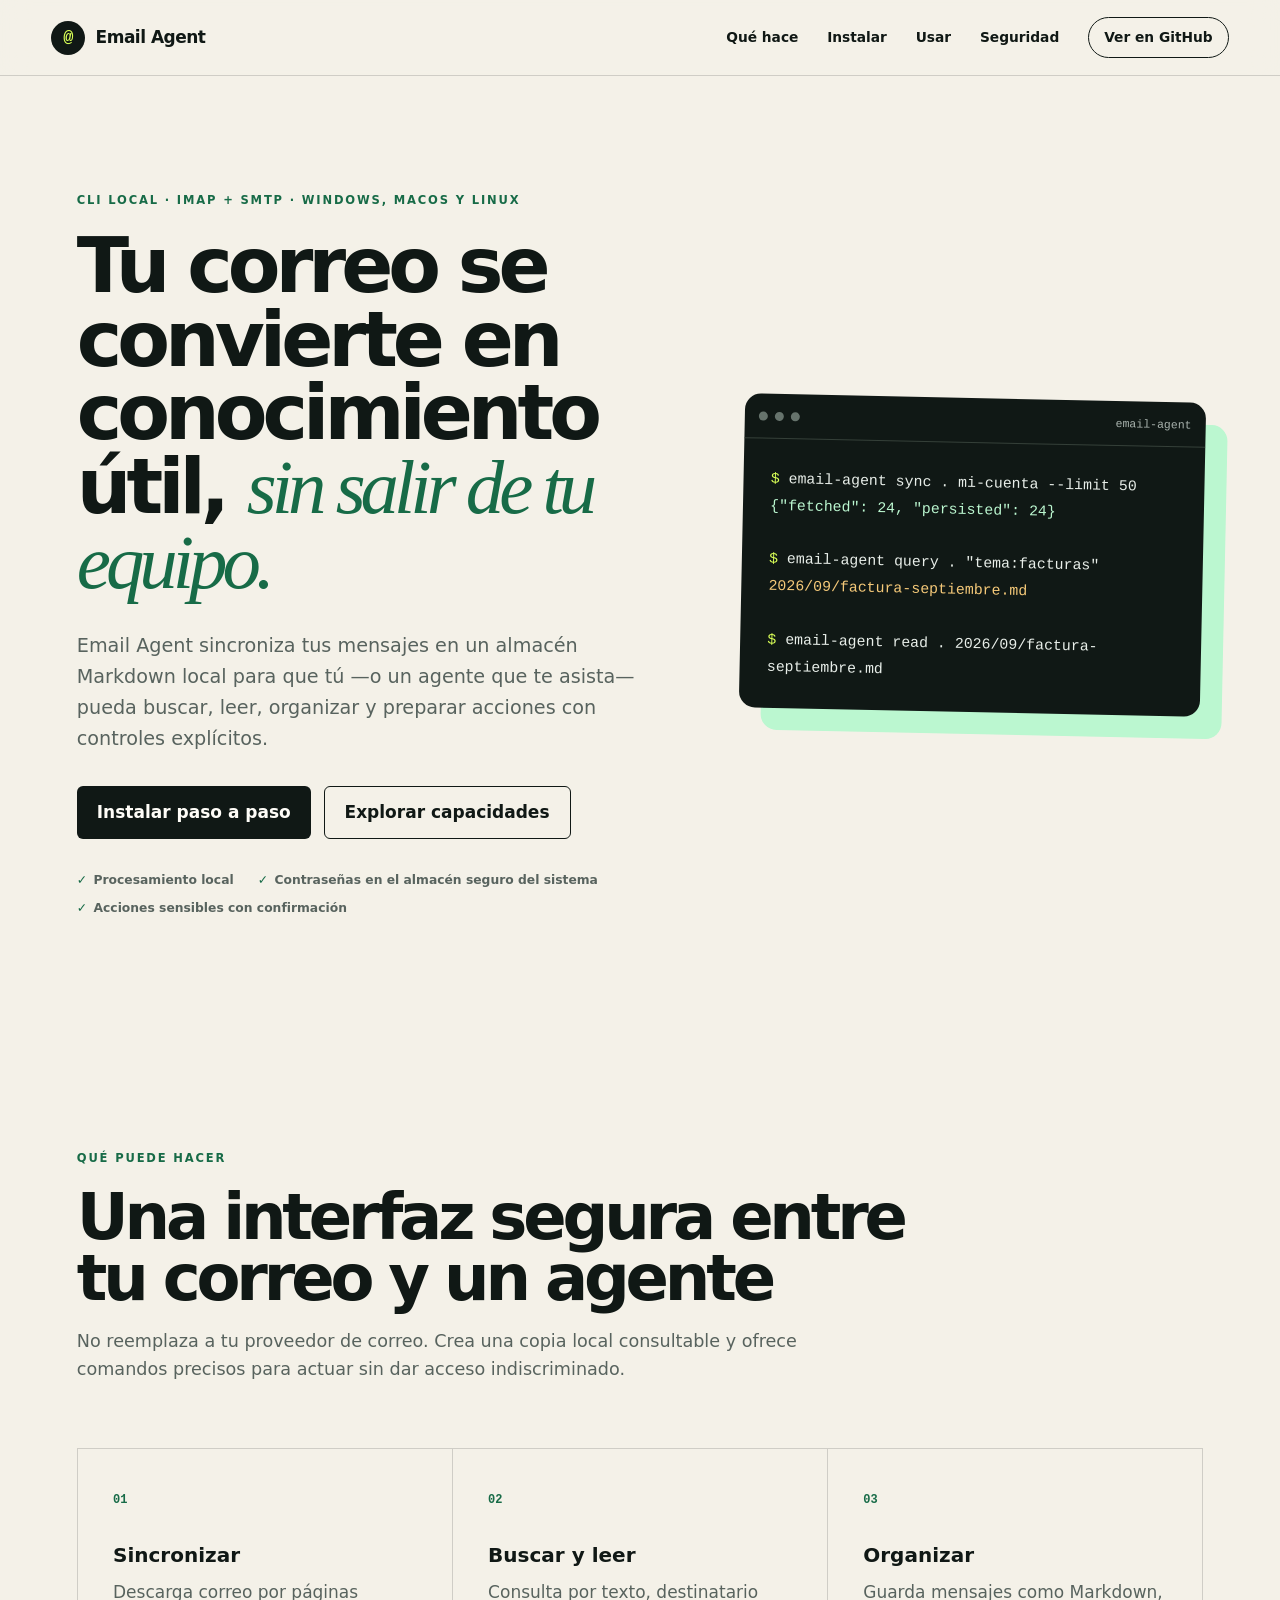
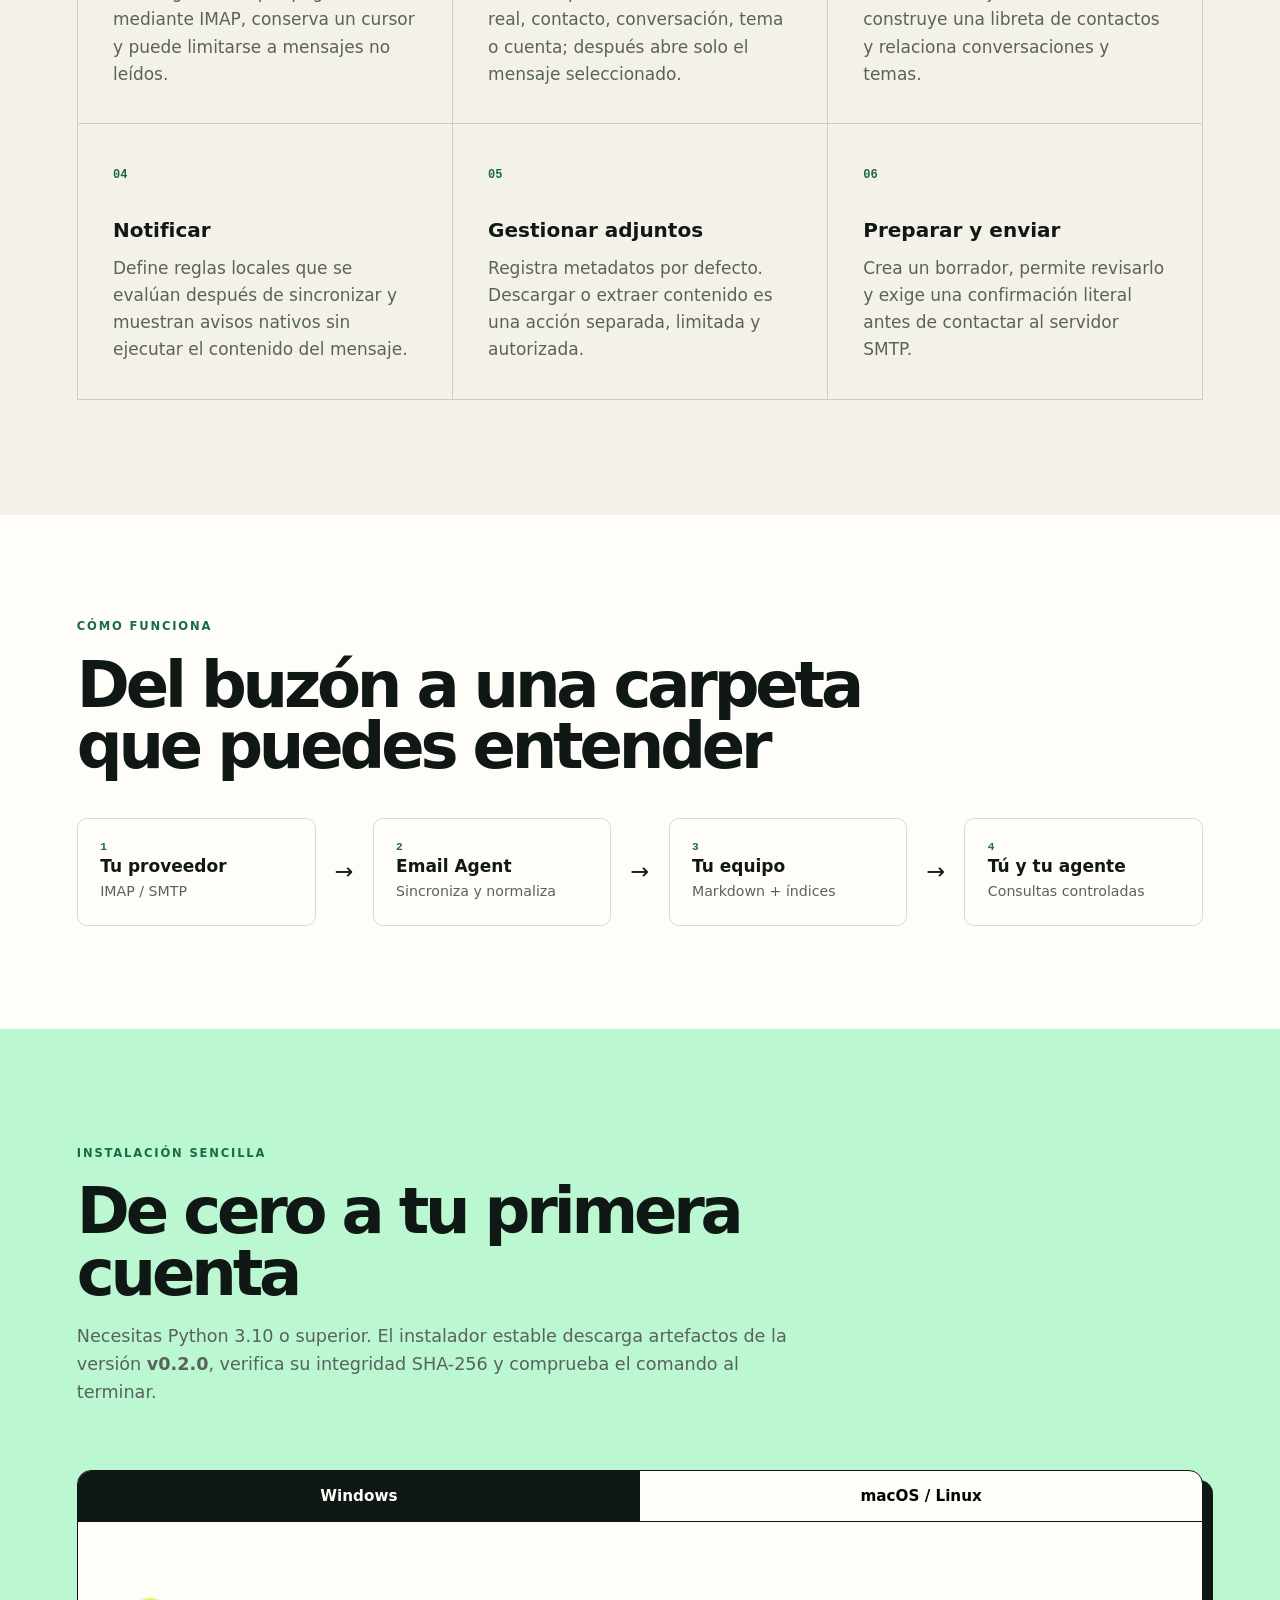
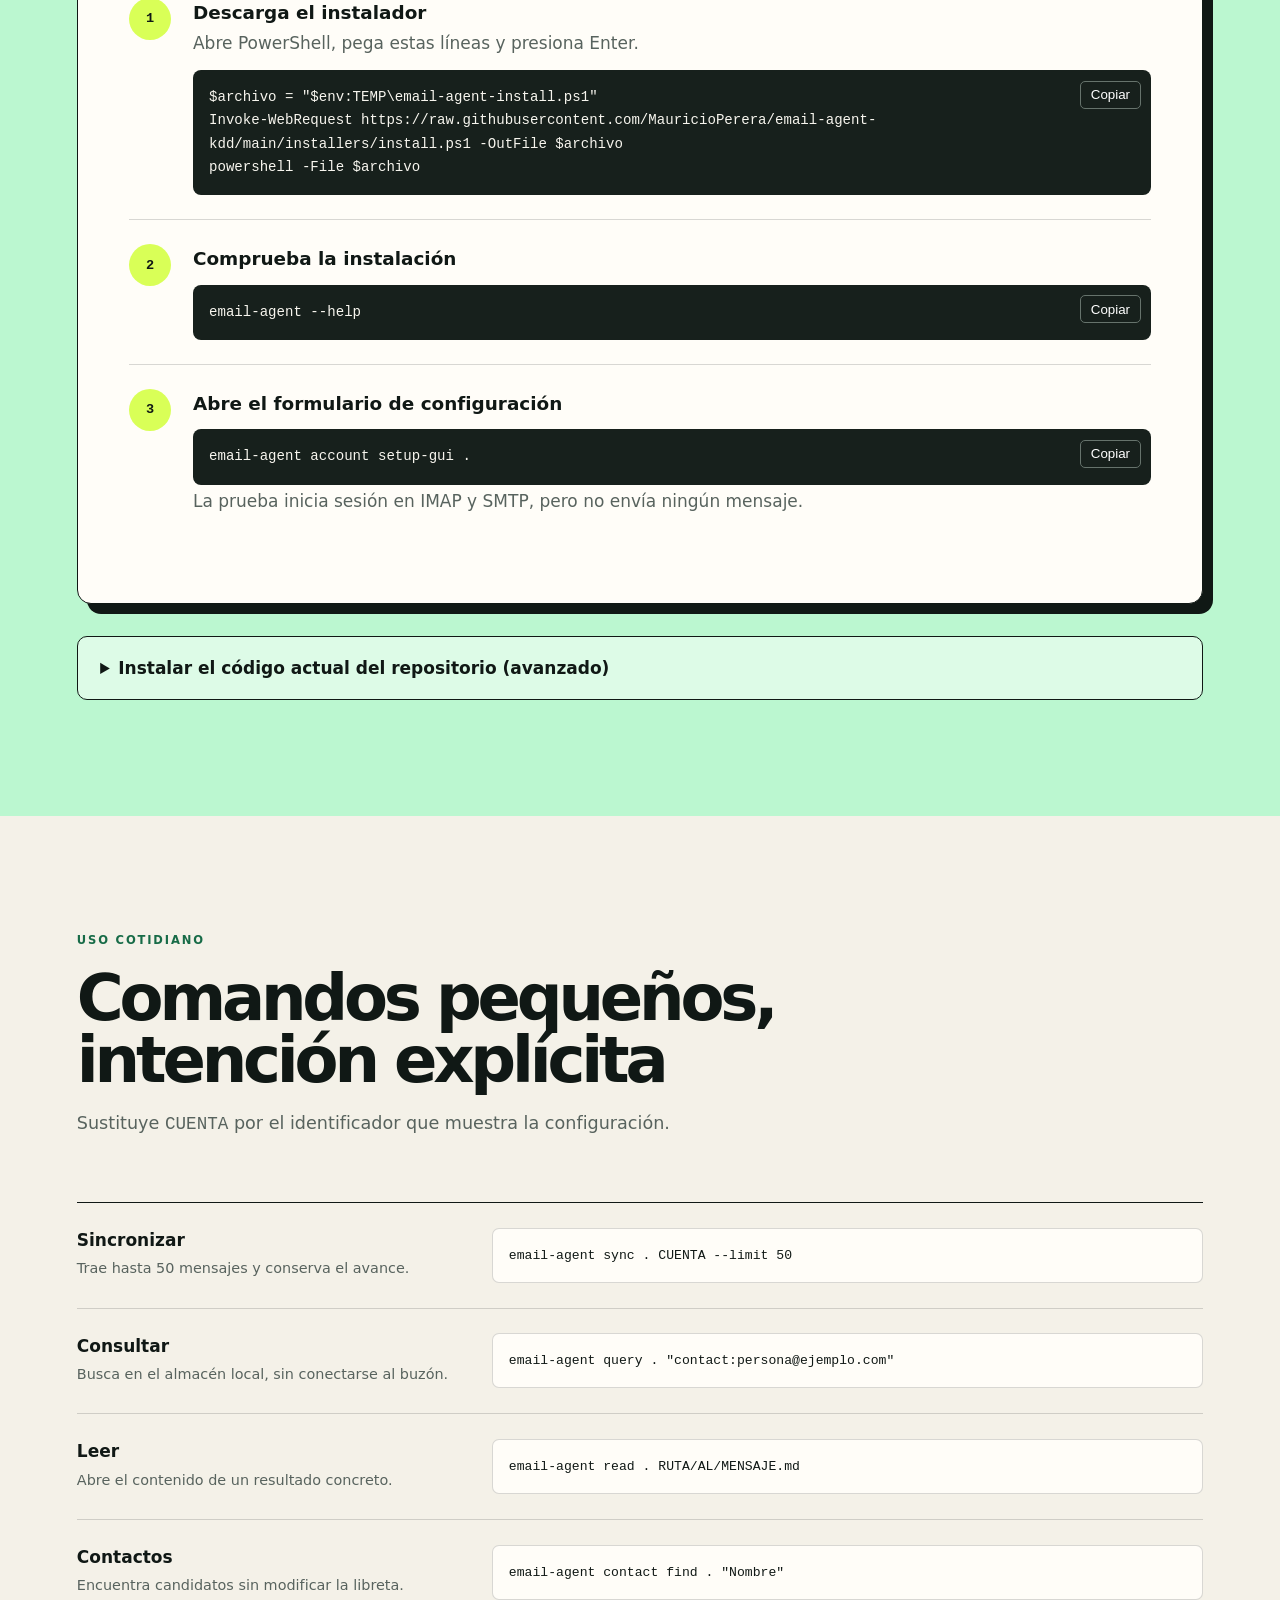
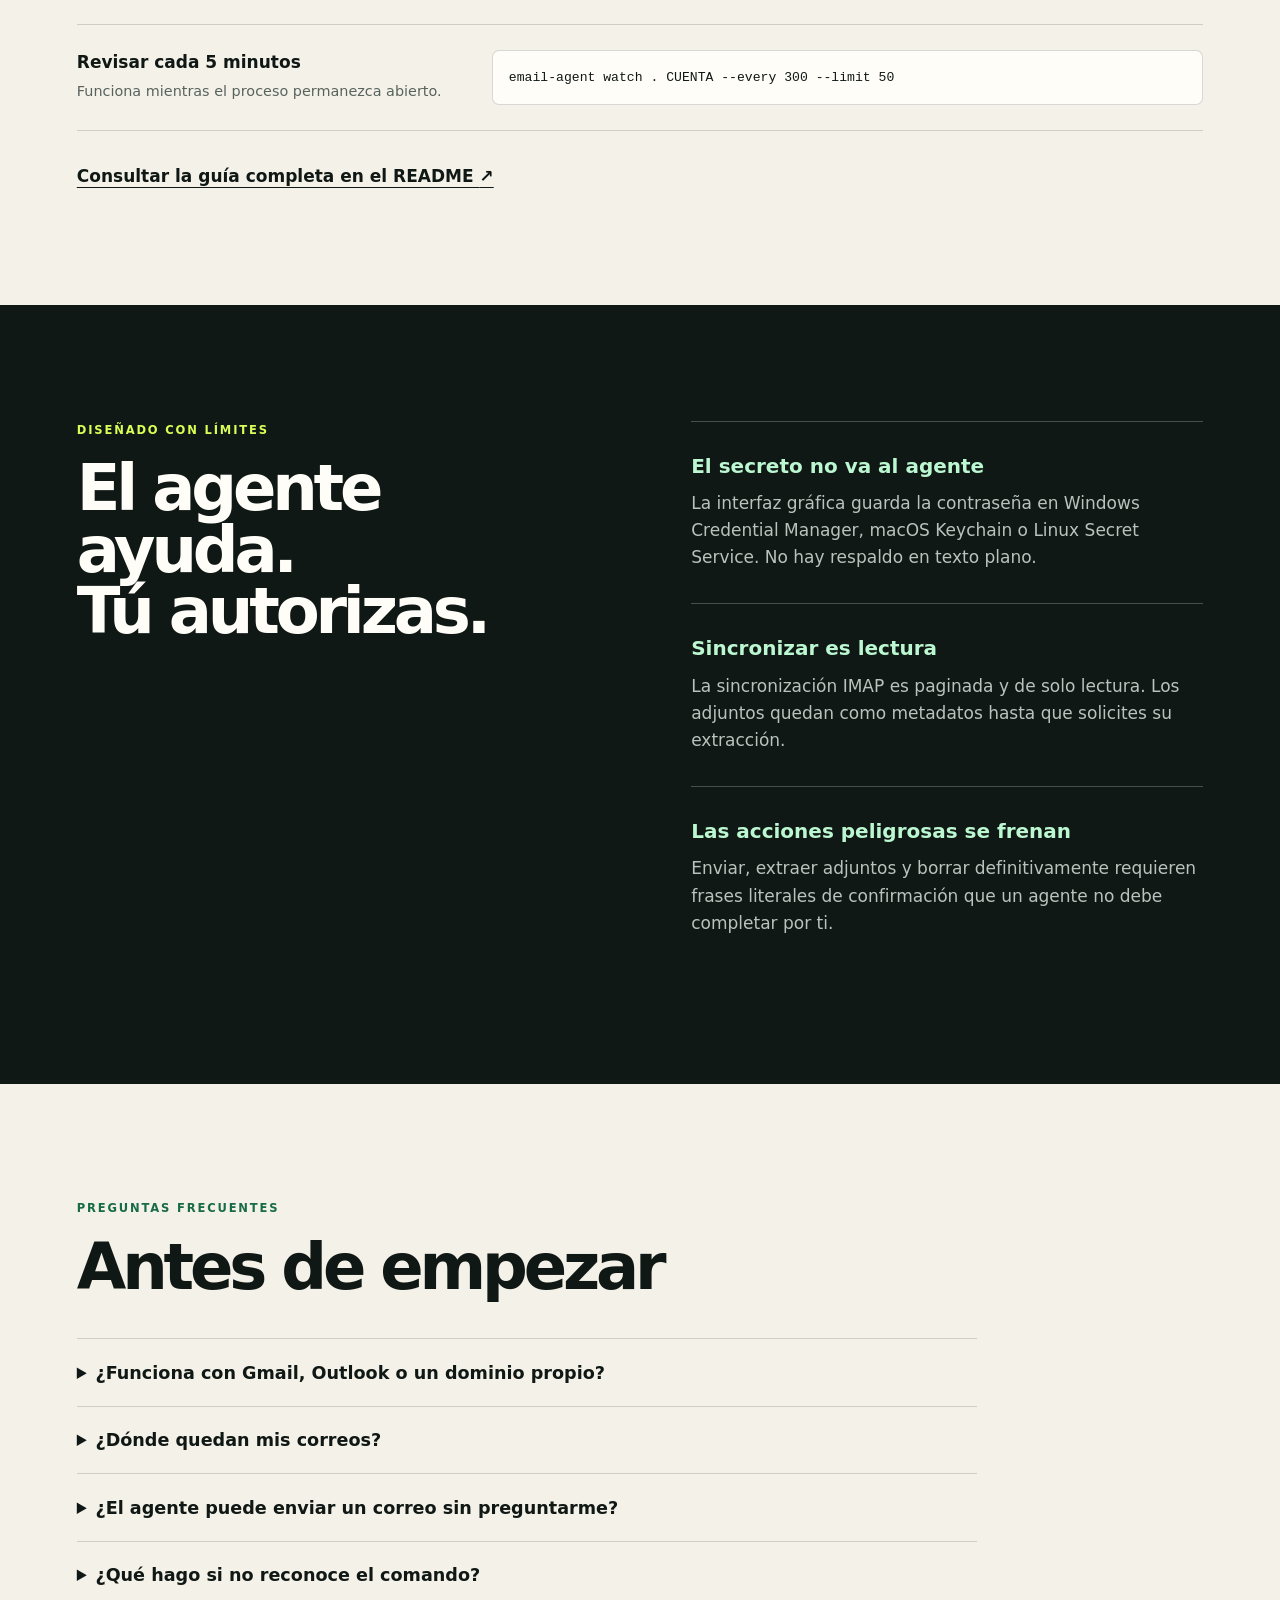
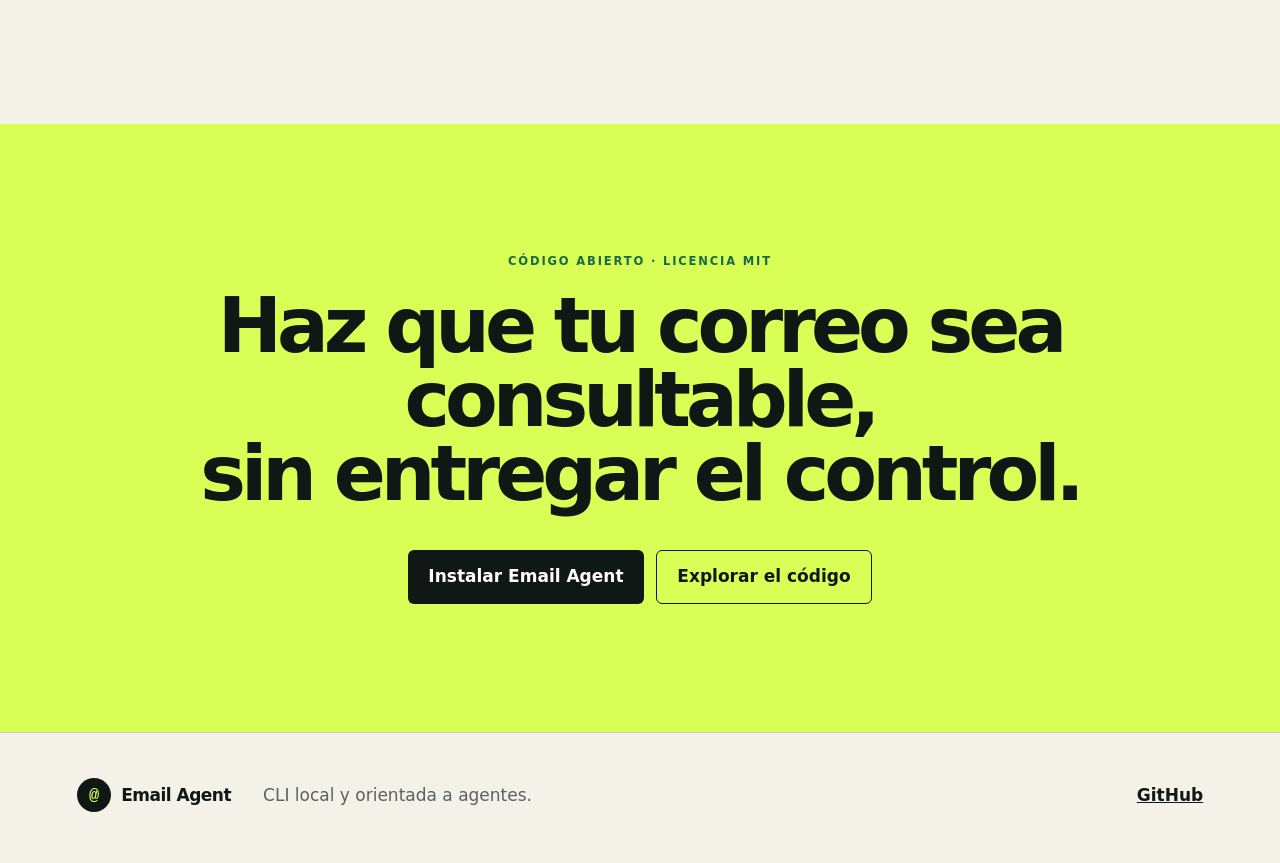
==== docs/index.html @ 3e15d27e "Add assisted CLI setup and GitHub Pages guide" ====
<!doctype html>
<html lang="es">
<head>
  <meta charset="utf-8">
  <meta name="viewport" content="width=device-width, initial-scale=1">
  <meta name="description" content="Email Agent: sincroniza, organiza y consulta tu correo localmente desde una CLI diseñada para trabajar de forma segura con agentes.">
  <meta name="theme-color" content="#101815">
  <title>Email Agent — Tu correo, listo para trabajar con agentes</title>
  <link rel="stylesheet" href="styles.css">
  <script src="app.js" defer></script>
</head>
<body>
  <a class="skip-link" href="#contenido">Saltar al contenido</a>
  <header class="site-header">
    <a class="brand" href="#inicio" aria-label="Email Agent, inicio">
      <span class="brand-mark" aria-hidden="true">@</span>
      <span>Email Agent</span>
    </a>
    <button class="menu-button" type="button" aria-expanded="false" aria-controls="menu">Menú</button>
    <nav id="menu" aria-label="Navegación principal">
      <a href="#capacidades">Qué hace</a>
      <a href="#instalar">Instalar</a>
      <a href="#usar">Usar</a>
      <a href="#seguridad">Seguridad</a>
      <a class="nav-cta" href="https://github.com/MauricioPerera/email-agent-kdd">Ver en GitHub</a>
    </nav>
  </header>

  <main id="contenido">
    <section class="hero" id="inicio">
      <div class="hero-copy">
        <p class="eyebrow">CLI local · IMAP + SMTP · Windows, macOS y Linux</p>
        <h1>Tu correo se convierte en conocimiento útil, <em>sin salir de tu equipo.</em></h1>
        <p class="hero-lead">Email Agent sincroniza tus mensajes en un almacén Markdown local para que tú —o un agente que te asista— pueda buscar, leer, organizar y preparar acciones con controles explícitos.</p>
        <div class="hero-actions">
          <a class="button primary" href="#instalar">Instalar paso a paso</a>
          <a class="button secondary" href="#capacidades">Explorar capacidades</a>
        </div>
        <ul class="trust-list" aria-label="Características principales">
          <li>Procesamiento local</li>
          <li>Contraseñas en el almacén seguro del sistema</li>
          <li>Acciones sensibles con confirmación</li>
        </ul>
      </div>
      <div class="terminal" aria-label="Ejemplo de uso de Email Agent">
        <div class="terminal-bar"><span></span><span></span><span></span><b>email-agent</b></div>
        <pre><code><span class="prompt">$</span> email-agent sync . mi-cuenta --limit 50
<span class="json">{"fetched": 24, "persisted": 24}</span>

<span class="prompt">$</span> email-agent query . "tema:facturas"
<span class="path">2026/09/factura-septiembre.md</span>

<span class="prompt">$</span> email-agent read . 2026/09/factura-septiembre.md</code></pre>
      </div>
    </section>

    <section class="section" id="capacidades">
      <div class="section-heading">
        <p class="eyebrow">Qué puede hacer</p>
        <h2>Una interfaz segura entre tu correo y un agente</h2>
        <p>No reemplaza a tu proveedor de correo. Crea una copia local consultable y ofrece comandos precisos para actuar sin dar acceso indiscriminado.</p>
      </div>
      <div class="feature-grid">
        <article><span class="feature-number">01</span><h3>Sincronizar</h3><p>Descarga correo por páginas mediante IMAP, conserva un cursor y puede limitarse a mensajes no leídos.</p></article>
        <article><span class="feature-number">02</span><h3>Buscar y leer</h3><p>Consulta por texto, destinatario real, contacto, conversación, tema o cuenta; después abre solo el mensaje seleccionado.</p></article>
        <article><span class="feature-number">03</span><h3>Organizar</h3><p>Guarda mensajes como Markdown, construye una libreta de contactos y relaciona conversaciones y temas.</p></article>
        <article><span class="feature-number">04</span><h3>Notificar</h3><p>Define reglas locales que se evalúan después de sincronizar y muestran avisos nativos sin ejecutar el contenido del mensaje.</p></article>
        <article><span class="feature-number">05</span><h3>Gestionar adjuntos</h3><p>Registra metadatos por defecto. Descargar o extraer contenido es una acción separada, limitada y autorizada.</p></article>
        <article><span class="feature-number">06</span><h3>Preparar y enviar</h3><p>Crea un borrador, permite revisarlo y exige una confirmación literal antes de contactar al servidor SMTP.</p></article>
      </div>
    </section>

    <section class="flow-section">
      <div class="section-heading compact"><p class="eyebrow">Cómo funciona</p><h2>Del buzón a una carpeta que puedes entender</h2></div>
      <div class="flow" role="list">
        <div role="listitem"><span>1</span><strong>Tu proveedor</strong><small>IMAP / SMTP</small></div>
        <i aria-hidden="true">→</i>
        <div role="listitem"><span>2</span><strong>Email Agent</strong><small>Sincroniza y normaliza</small></div>
        <i aria-hidden="true">→</i>
        <div role="listitem"><span>3</span><strong>Tu equipo</strong><small>Markdown + índices</small></div>
        <i aria-hidden="true">→</i>
        <div role="listitem"><span>4</span><strong>Tú y tu agente</strong><small>Consultas controladas</small></div>
      </div>
    </section>

    <section class="section install-section" id="instalar">
      <div class="section-heading">
        <p class="eyebrow">Instalación sencilla</p>
        <h2>De cero a tu primera cuenta</h2>
        <p>Necesitas Python 3.10 o superior. El instalador estable descarga artefactos de la versión <strong>v0.2.0</strong>, verifica su integridad SHA-256 y comprueba el comando al terminar.</p>
      </div>

      <div class="install-card">
        <div class="tabs" role="tablist" aria-label="Sistema operativo">
          <button role="tab" aria-selected="true" aria-controls="windows-panel" id="windows-tab">Windows</button>
          <button role="tab" aria-selected="false" aria-controls="unix-panel" id="unix-tab" tabindex="-1">macOS / Linux</button>
        </div>

        <div class="tab-panel" id="windows-panel" role="tabpanel" aria-labelledby="windows-tab">
          <ol class="steps">
            <li><div><strong>Descarga el instalador</strong><p>Abre PowerShell, pega estas líneas y presiona Enter.</p><div class="code-block"><pre><code>$archivo = "$env:TEMP\email-agent-install.ps1"
Invoke-WebRequest https://raw.githubusercontent.com/MauricioPerera/email-agent-kdd/main/installers/install.ps1 -OutFile $archivo
powershell -File $archivo</code></pre><button class="copy" type="button" data-copy="$archivo = &quot;$env:TEMP\email-agent-install.ps1&quot;&#10;Invoke-WebRequest https://raw.githubusercontent.com/MauricioPerera/email-agent-kdd/main/installers/install.ps1 -OutFile $archivo&#10;powershell -File $archivo">Copiar</button></div></div></li>
            <li><div><strong>Comprueba la instalación</strong><div class="code-block"><pre><code>email-agent --help</code></pre><button class="copy" type="button" data-copy="email-agent --help">Copiar</button></div></div></li>
            <li><div><strong>Abre el formulario de configuración</strong><div class="code-block"><pre><code>email-agent account setup-gui .</code></pre><button class="copy" type="button" data-copy="email-agent account setup-gui .">Copiar</button></div><p>La prueba inicia sesión en IMAP y SMTP, pero no envía ningún mensaje.</p></div></li>
          </ol>
        </div>

        <div class="tab-panel" id="unix-panel" role="tabpanel" aria-labelledby="unix-tab" hidden>
          <ol class="steps">
            <li><div><strong>Descarga y ejecuta el instalador</strong><p>Abre Terminal, pega estas líneas y presiona Enter.</p><div class="code-block"><pre><code>curl -fsSL https://raw.githubusercontent.com/MauricioPerera/email-agent-kdd/main/installers/install.sh -o /tmp/email-agent-install.sh
sh /tmp/email-agent-install.sh</code></pre><button class="copy" type="button" data-copy="curl -fsSL https://raw.githubusercontent.com/MauricioPerera/email-agent-kdd/main/installers/install.sh -o /tmp/email-agent-install.sh&#10;sh /tmp/email-agent-install.sh">Copiar</button></div></div></li>
            <li><div><strong>Comprueba la instalación</strong><div class="code-block"><pre><code>email-agent --help</code></pre><button class="copy" type="button" data-copy="email-agent --help">Copiar</button></div></div></li>
            <li><div><strong>Abre el formulario de configuración</strong><div class="code-block"><pre><code>email-agent account setup-gui .</code></pre><button class="copy" type="button" data-copy="email-agent account setup-gui .">Copiar</button></div><p>En Linux, el formulario requiere una sesión de escritorio con Secret Service/libsecret disponible.</p></div></li>
          </ol>
        </div>
      </div>

      <details class="advanced">
        <summary>Instalar el código actual del repositorio (avanzado)</summary>
        <p>Este camino incluye el flujo reanudable <code>bootstrap</code> del código actual. Requiere Git.</p>
        <div class="code-block"><pre><code>git clone https://github.com/MauricioPerera/email-agent-kdd.git
cd email-agent-kdd
python -m pip install .
email-agent bootstrap --check --json
email-agent bootstrap --gui --lang es</code></pre><button class="copy" type="button" data-copy="git clone https://github.com/MauricioPerera/email-agent-kdd.git&#10;cd email-agent-kdd&#10;python -m pip install .&#10;email-agent bootstrap --check --json&#10;email-agent bootstrap --gui --lang es">Copiar</button></div>
        <p class="note">La primera sincronización no ocurre sola: después de revisarlo y autorizarlo, se ejecuta <code>email-agent bootstrap --resume --sync</code>.</p>
      </details>
    </section>

    <section class="section" id="usar">
      <div class="section-heading"><p class="eyebrow">Uso cotidiano</p><h2>Comandos pequeños, intención explícita</h2><p>Sustituye <code>CUENTA</code> por el identificador que muestra la configuración.</p></div>
      <div class="command-list">
        <article><div><span>Sincronizar</span><p>Trae hasta 50 mensajes y conserva el avance.</p></div><code>email-agent sync . CUENTA --limit 50</code></article>
        <article><div><span>Consultar</span><p>Busca en el almacén local, sin conectarse al buzón.</p></div><code>email-agent query . "contact:persona@ejemplo.com"</code></article>
        <article><div><span>Leer</span><p>Abre el contenido de un resultado concreto.</p></div><code>email-agent read . RUTA/AL/MENSAJE.md</code></article>
        <article><div><span>Contactos</span><p>Encuentra candidatos sin modificar la libreta.</p></div><code>email-agent contact find . "Nombre"</code></article>
        <article><div><span>Revisar cada 5 minutos</span><p>Funciona mientras el proceso permanezca abierto.</p></div><code>email-agent watch . CUENTA --every 300 --limit 50</code></article>
      </div>
      <a class="text-link" href="https://github.com/MauricioPerera/email-agent-kdd#primer-uso">Consultar la guía completa en el README <span aria-hidden="true">↗</span></a>
    </section>

    <section class="security-section" id="seguridad">
      <div><p class="eyebrow light">Diseñado con límites</p><h2>El agente ayuda.<br>Tú autorizas.</h2></div>
      <div class="security-points">
        <article><h3>El secreto no va al agente</h3><p>La interfaz gráfica guarda la contraseña en Windows Credential Manager, macOS Keychain o Linux Secret Service. No hay respaldo en texto plano.</p></article>
        <article><h3>Sincronizar es lectura</h3><p>La sincronización IMAP es paginada y de solo lectura. Los adjuntos quedan como metadatos hasta que solicites su extracción.</p></article>
        <article><h3>Las acciones peligrosas se frenan</h3><p>Enviar, extraer adjuntos y borrar definitivamente requieren frases literales de confirmación que un agente no debe completar por ti.</p></article>
      </div>
    </section>

    <section class="section faq-section">
      <div class="section-heading compact"><p class="eyebrow">Preguntas frecuentes</p><h2>Antes de empezar</h2></div>
      <div class="faq">
        <details><summary>¿Funciona con Gmail, Outlook o un dominio propio?</summary><p>Funciona con cuentas que ofrezcan acceso IMAP para lectura y SMTP para envío. El formulario intenta detectar los servidores y permite introducirlos cuando no puede hacerlo.</p></details>
        <details><summary>¿Dónde quedan mis correos?</summary><p>En la carpeta raíz que eliges, como archivos Markdown e índices locales. La carpeta <code>.</code> significa la carpeta actual.</p></details>
        <details><summary>¿El agente puede enviar un correo sin preguntarme?</summary><p>No debería. El comando de envío exige revisar un borrador y escribir exactamente <code>CONFIRMAR ENVIO</code>; esa autorización pertenece al usuario.</p></details>
        <details><summary>¿Qué hago si no reconoce el comando?</summary><p>Añade al PATH la carpeta <code>Scripts</code> de Python en Windows o <code>bin</code> en macOS/Linux, vuelve a abrir la terminal y ejecuta <code>email-agent --help</code>.</p></details>
      </div>
    </section>

    <section class="closing">
      <p class="eyebrow">Código abierto · Licencia MIT</p>
      <h2>Haz que tu correo sea consultable,<br>sin entregar el control.</h2>
      <div class="hero-actions"><a class="button primary" href="#instalar">Instalar Email Agent</a><a class="button secondary" href="https://github.com/MauricioPerera/email-agent-kdd">Explorar el código</a></div>
    </section>
  </main>

  <footer><div class="brand"><span class="brand-mark" aria-hidden="true">@</span><span>Email Agent</span></div><p>CLI local y orientada a agentes.</p><a href="https://github.com/MauricioPerera/email-agent-kdd">GitHub</a></footer>
</body>
</html>
---- docs/styles.css ----
:root{--ink:#101815;--paper:#f4f1e8;--white:#fffdf8;--mint:#bbf7d0;--green:#176b47;--acid:#d9ff57;--line:rgba(16,24,21,.16);--muted:#58635e;--mono:"SFMono-Regular",Consolas,"Liberation Mono",monospace;--sans:Inter,ui-sans-serif,system-ui,-apple-system,"Segoe UI",sans-serif}*{box-sizing:border-box}html{scroll-behavior:smooth}body{margin:0;background:var(--paper);color:var(--ink);font-family:var(--sans);font-size:17px;line-height:1.6}a{color:inherit}.skip-link{position:absolute;left:-999px;top:8px;background:var(--acid);padding:.6rem 1rem;z-index:20}.skip-link:focus{left:8px}.site-header{height:76px;padding:0 clamp(1.25rem,4vw,4.5rem);display:flex;align-items:center;justify-content:space-between;border-bottom:1px solid var(--line);position:sticky;top:0;background:rgba(244,241,232,.92);backdrop-filter:blur(14px);z-index:10}.brand{display:flex;align-items:center;gap:.65rem;font-weight:800;text-decoration:none;letter-spacing:-.03em}.brand-mark{width:34px;height:34px;display:grid;place-items:center;border-radius:50%;background:var(--ink);color:var(--acid);font-family:var(--mono)}nav{display:flex;align-items:center;gap:1.8rem}nav a{font-size:.86rem;font-weight:700;text-decoration:none}.nav-cta{border:1px solid var(--ink);border-radius:99px;padding:.55rem .95rem}.menu-button{display:none;background:none;border:1px solid var(--ink);border-radius:99px;padding:.45rem .8rem;font:inherit}.hero{min-height:calc(100vh - 76px);padding:clamp(4rem,9vw,8rem) clamp(1.25rem,6vw,7rem);display:grid;grid-template-columns:minmax(0,1.1fr) minmax(360px,.9fr);gap:clamp(3rem,8vw,8rem);align-items:center;overflow:hidden}.eyebrow{text-transform:uppercase;letter-spacing:.16em;font-size:.72rem;font-weight:850;color:var(--green);margin:0 0 1.2rem}.hero h1,.section-heading h2,.closing h2,.security-section h2{font-size:clamp(2.8rem,6vw,6.5rem);line-height:.96;letter-spacing:-.065em;margin:0}.hero h1 em{font-family:Georgia,serif;font-weight:400;color:var(--green)}.hero-lead{font-size:clamp(1.08rem,1.5vw,1.35rem);max-width:690px;color:var(--muted);margin:2rem 0}.hero-actions{display:flex;flex-wrap:wrap;gap:.8rem}.button{display:inline-flex;align-items:center;justify-content:center;min-height:50px;padding:.75rem 1.25rem;border-radius:6px;text-decoration:none;font-weight:800}.button.primary{background:var(--ink);color:var(--white)}.button.secondary{border:1px solid var(--ink)}.button:hover{transform:translateY(-2px)}.trust-list{display:flex;flex-wrap:wrap;gap:.5rem 1.5rem;padding:0;margin:2rem 0 0;list-style:none;font-size:.77rem;font-weight:750;color:var(--muted)}.trust-list li:before{content:"✓";color:var(--green);margin-right:.4rem}.terminal{background:var(--ink);color:#e8eee9;border-radius:16px;box-shadow:22px 22px 0 var(--mint);transform:rotate(1.2deg);overflow:hidden}.terminal-bar{height:45px;display:flex;align-items:center;gap:7px;padding:0 14px;border-bottom:1px solid #354039}.terminal-bar span{width:9px;height:9px;border-radius:50%;background:#66736c}.terminal-bar b{font:500 .72rem var(--mono);margin-left:auto;color:#a8b2ad}.terminal pre{padding:1.7rem;margin:0;white-space:pre-wrap;font:clamp(.72rem,1.2vw,.93rem)/1.8 var(--mono)}.prompt{color:var(--acid)}.json{color:var(--mint)}.path{color:#f5c979}.section{padding:clamp(5rem,9vw,9rem) clamp(1.25rem,6vw,7rem)}.section-heading{max-width:900px;margin-bottom:4rem}.section-heading h2{font-size:clamp(2.5rem,5vw,5rem)}.section-heading>p:last-child{max-width:720px;color:var(--muted);font-size:1.1rem}.section-heading.compact{margin-bottom:2.5rem}.feature-grid{display:grid;grid-template-columns:repeat(3,1fr);border-top:1px solid var(--line);border-left:1px solid var(--line)}.feature-grid article{padding:2.2rem;border-right:1px solid var(--line);border-bottom:1px solid var(--line);min-height:260px}.feature-number{font:700 .75rem var(--mono);color:var(--green)}h3{font-size:1.25rem;line-height:1.25;margin:2rem 0 .7rem}.feature-grid p,.security-points p{color:var(--muted);margin:0}.flow-section{background:var(--white);padding:clamp(5rem,8vw,8rem) clamp(1.25rem,6vw,7rem)}.flow{display:grid;grid-template-columns:1fr auto 1fr auto 1fr auto 1fr;align-items:center;gap:1.2rem}.flow>div{border:1px solid var(--line);padding:1.4rem;border-radius:10px}.flow span{font:700 .7rem var(--mono);color:var(--green);display:block}.flow strong,.flow small{display:block}.flow small{color:var(--muted)}.flow i{font-style:normal;font-size:1.4rem}.install-section{background:var(--mint)}.install-card{background:var(--white);border:1px solid var(--ink);border-radius:14px;overflow:hidden;box-shadow:10px 10px 0 var(--ink)}.tabs{display:flex;border-bottom:1px solid var(--ink)}.tabs button{flex:1;padding:1rem;border:0;background:transparent;font:800 .95rem var(--sans);cursor:pointer}.tabs button[aria-selected=true]{background:var(--ink);color:var(--white)}.tab-panel{padding:clamp(1.25rem,4vw,3.5rem)}.steps{margin:0;padding:0;list-style:none;counter-reset:step}.steps li{counter-increment:step;display:grid;grid-template-columns:48px 1fr;gap:1rem;padding:1.5rem 0;border-bottom:1px solid var(--line)}.steps li:last-child{border:0}.steps li:before{content:counter(step);height:42px;width:42px;display:grid;place-items:center;border-radius:50%;background:var(--acid);font:800 .85rem var(--mono)}.steps strong{font-size:1.15rem}.steps p{margin:.2rem 0 .8rem;color:var(--muted)}.code-block{position:relative;background:#17201c;color:#f7f5ee;border-radius:8px;padding:1rem 5rem 1rem 1rem;margin-top:.7rem;overflow:auto}.code-block pre{margin:0;white-space:pre-wrap;font:clamp(.72rem,1.5vw,.88rem)/1.65 var(--mono)}.copy{position:absolute;right:.65rem;top:.65rem;border:1px solid #66736c;background:transparent;color:#fff;border-radius:5px;padding:.35rem .6rem;cursor:pointer}.advanced{margin-top:2rem;background:rgba(255,255,255,.5);border:1px solid var(--ink);border-radius:10px;padding:1.1rem 1.4rem}.advanced summary{font-weight:800;cursor:pointer}.note{font-size:.9rem}.command-list{border-top:1px solid var(--ink)}.command-list article{display:grid;grid-template-columns:.7fr 1.3fr;gap:2rem;padding:1.5rem 0;border-bottom:1px solid var(--line);align-items:center}.command-list span{font-weight:850}.command-list p{margin:.2rem 0;color:var(--muted);font-size:.9rem}.command-list code{background:var(--white);border:1px solid var(--line);padding:1rem;border-radius:7px;overflow:auto;font-size:.82rem}.text-link{display:inline-block;margin-top:2rem;font-weight:800;text-underline-offset:5px}.security-section{background:var(--ink);color:var(--white);padding:clamp(5rem,9vw,9rem) clamp(1.25rem,6vw,7rem);display:grid;grid-template-columns:1fr 1fr;gap:clamp(3rem,8vw,8rem)}.security-section h2{font-size:clamp(2.7rem,5vw,5.4rem)}.eyebrow.light{color:var(--acid)}.security-points article{border-top:1px solid #455049;padding:0 0 2rem}.security-points h3{color:var(--mint)}.security-points p{color:#b9c3bd}.faq{max-width:900px}.faq details{border-top:1px solid var(--line);padding:1.2rem 0}.faq summary{font-size:1.1rem;font-weight:800;cursor:pointer}.faq p{color:var(--muted);max-width:760px}.closing{text-align:center;padding:clamp(5rem,10vw,10rem) 1.25rem;background:var(--acid)}.closing h2{font-size:clamp(2.8rem,6vw,6rem)}.closing .hero-actions{justify-content:center;margin-top:2.5rem}footer{padding:2rem clamp(1.25rem,6vw,7rem);display:flex;align-items:center;gap:2rem;border-top:1px solid var(--line)}footer p{color:var(--muted);margin-right:auto}footer>a{font-weight:800}@media(max-width:900px){.hero{grid-template-columns:1fr;min-height:auto}.terminal{max-width:680px}.feature-grid{grid-template-columns:repeat(2,1fr)}.flow{grid-template-columns:1fr}.flow i{transform:rotate(90deg);text-align:center}.security-section{grid-template-columns:1fr}.command-list article{grid-template-columns:1fr}}@media(max-width:680px){.site-header{height:66px}.menu-button{display:block}nav{display:none;position:absolute;top:66px;left:0;right:0;padding:1.2rem;background:var(--paper);border-bottom:1px solid var(--ink);flex-direction:column;align-items:stretch}nav.open{display:flex}.feature-grid{grid-template-columns:1fr}.hero{padding-top:4rem}.terminal{box-shadow:10px 10px 0 var(--mint)}.steps li{grid-template-columns:38px 1fr}.steps li:before{width:34px;height:34px}.code-block{padding-right:1rem;padding-top:3.2rem}.command-list code{white-space:nowrap}.closing br{display:none}footer{align-items:flex-start;flex-wrap:wrap}footer p{width:100%;order:3;margin:0}}@media(prefers-reduced-motion:reduce){html{scroll-behavior:auto}.button{transition:none}}
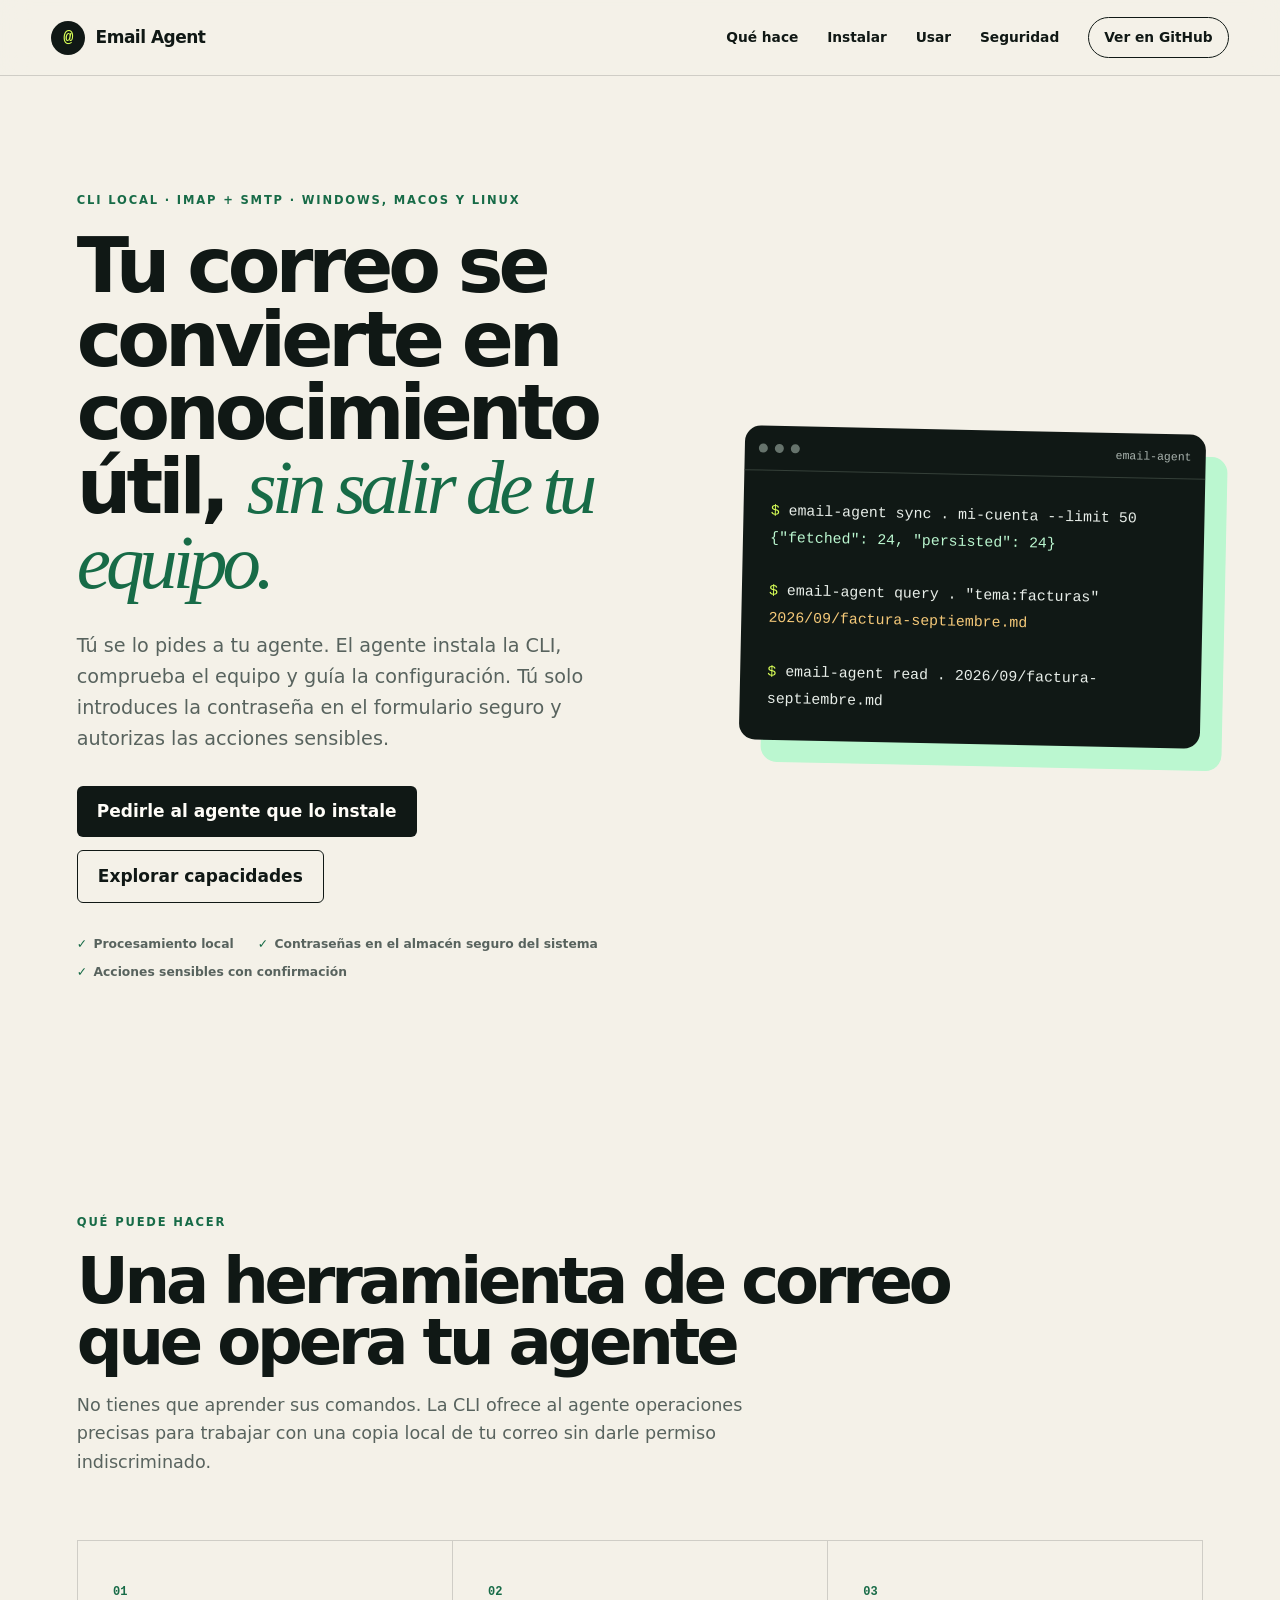
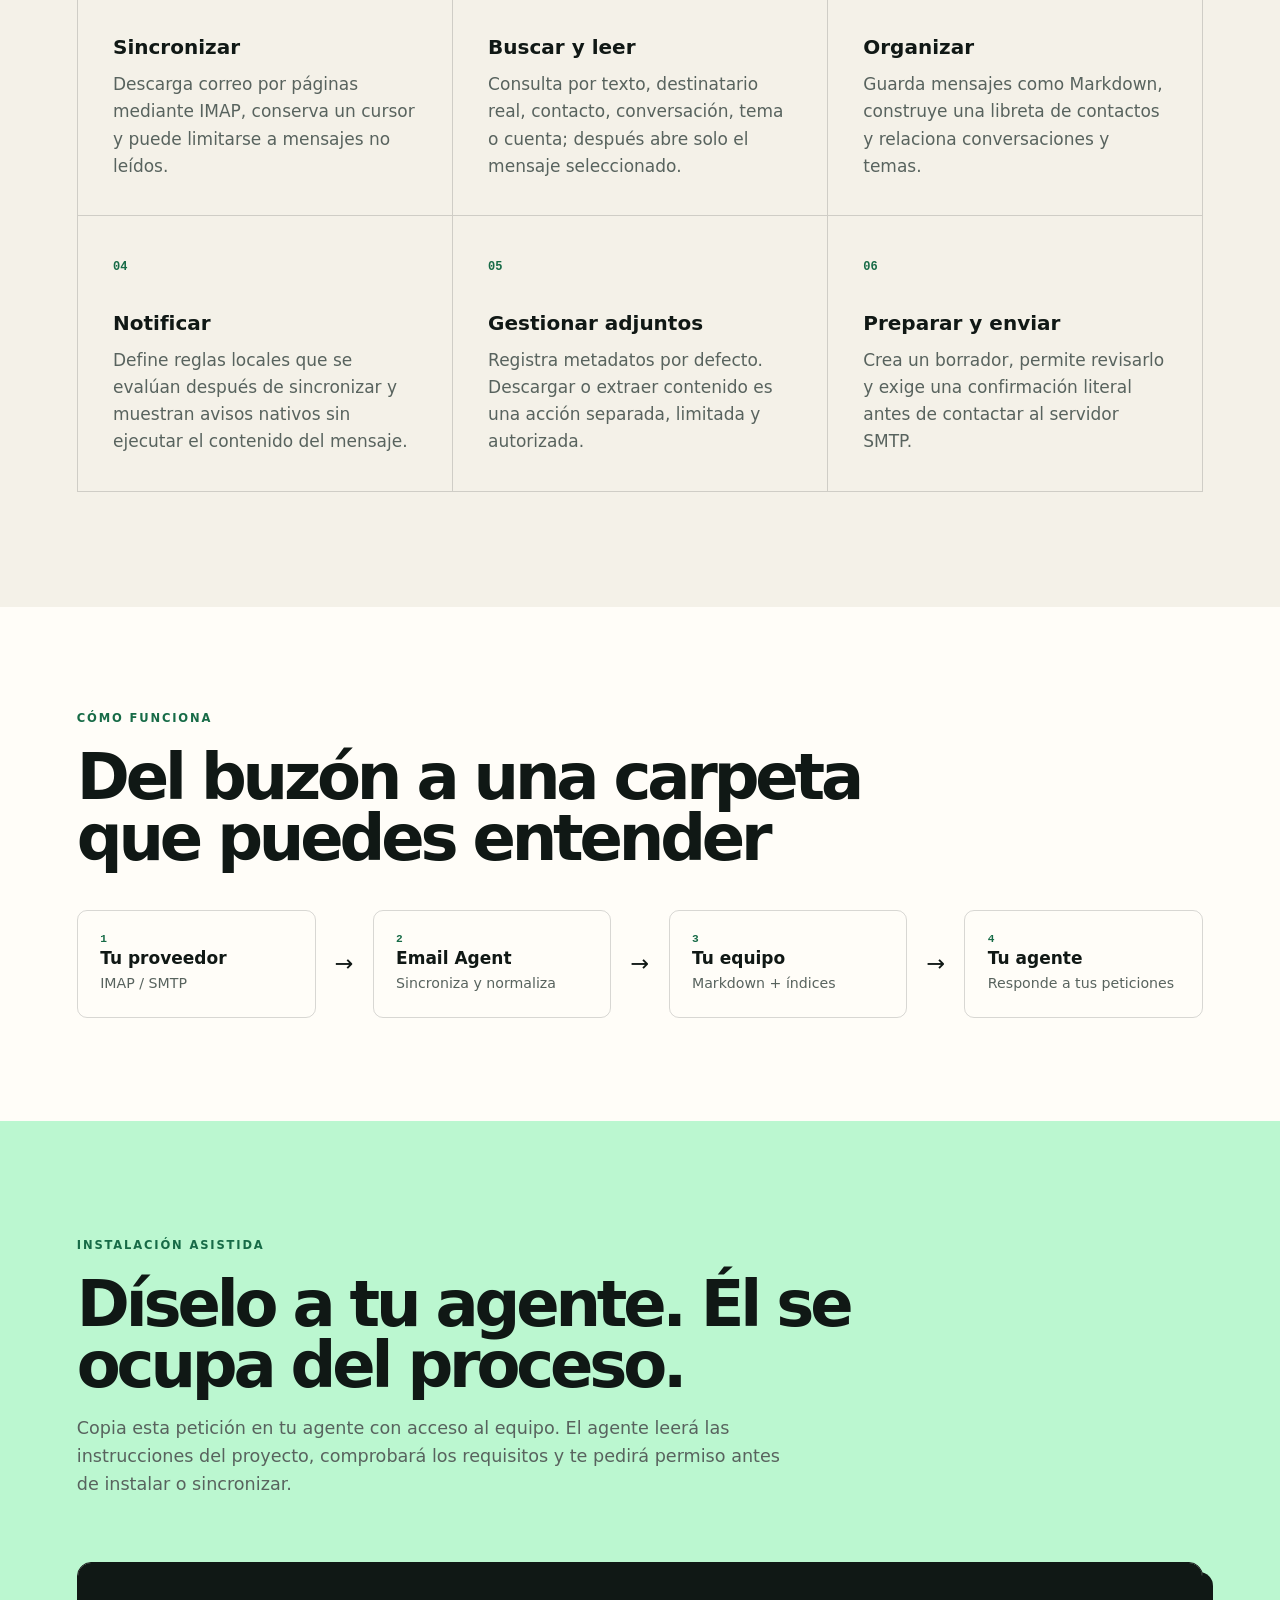
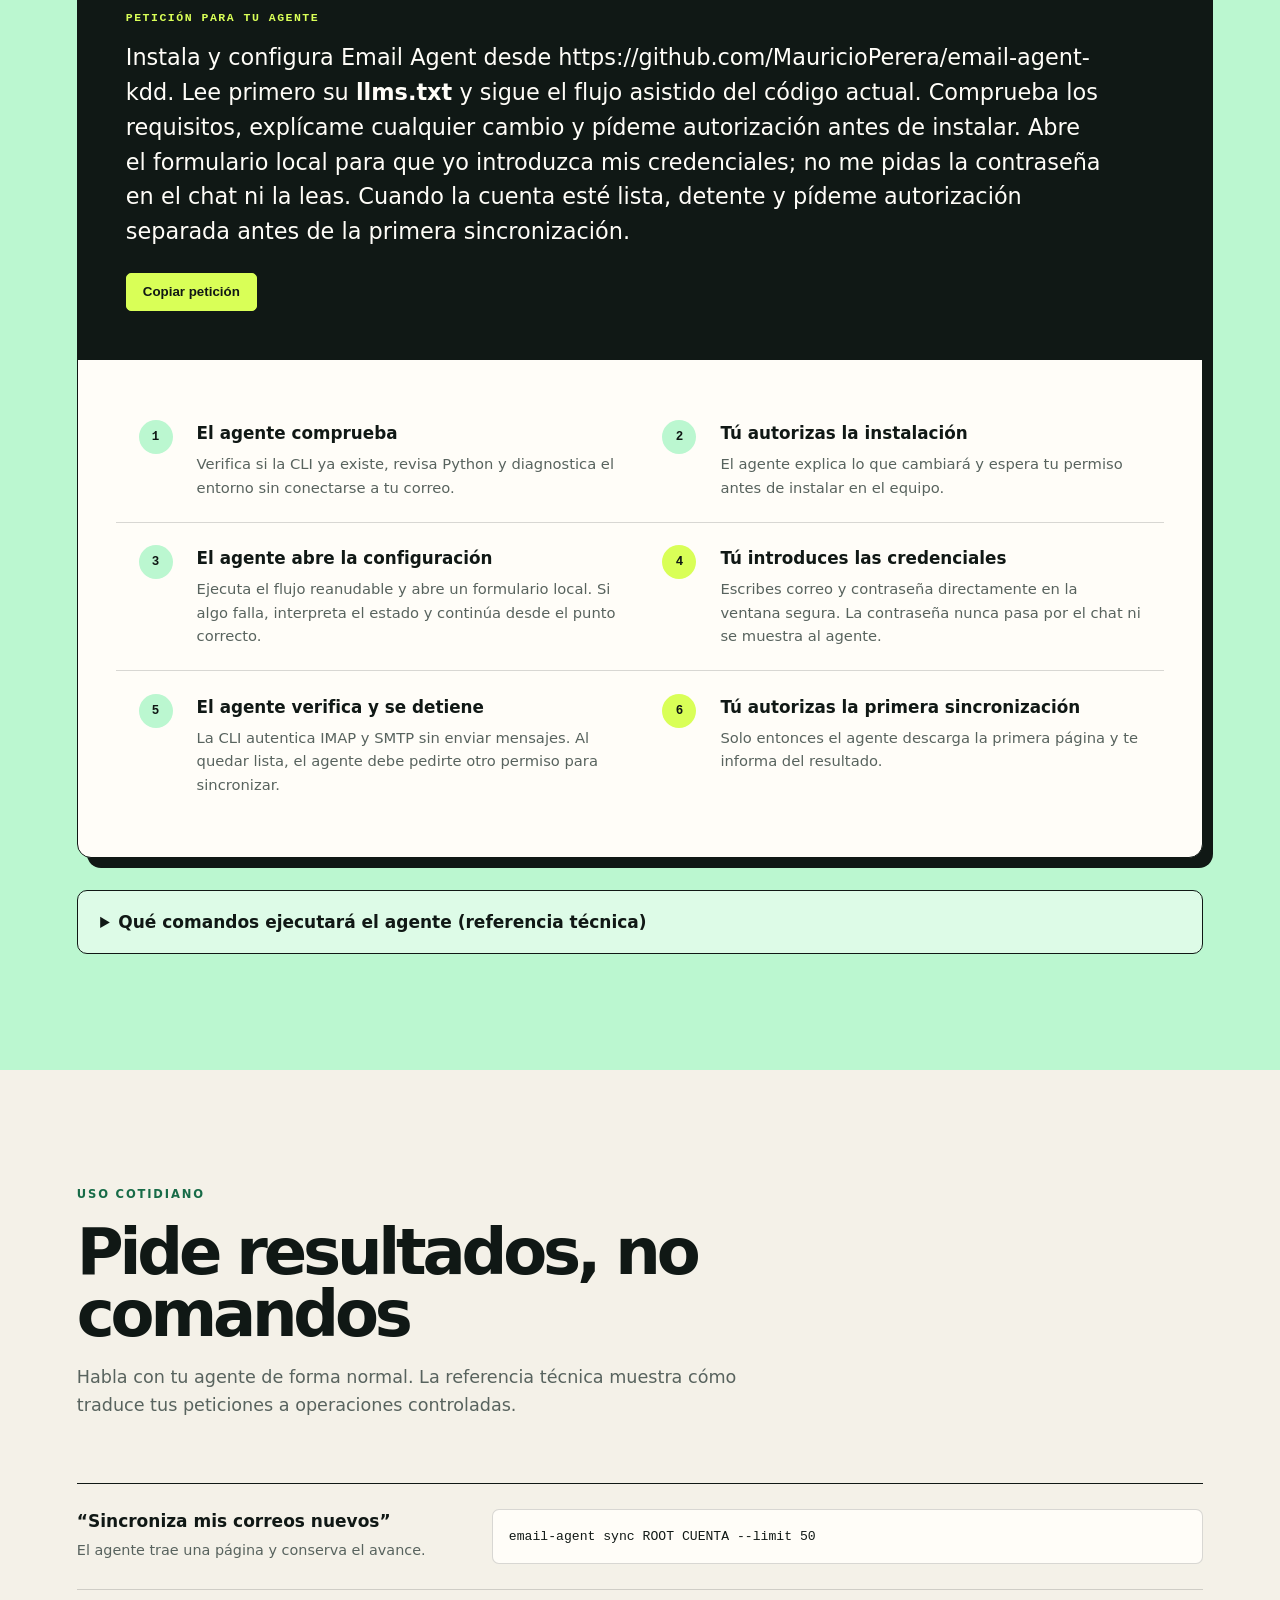
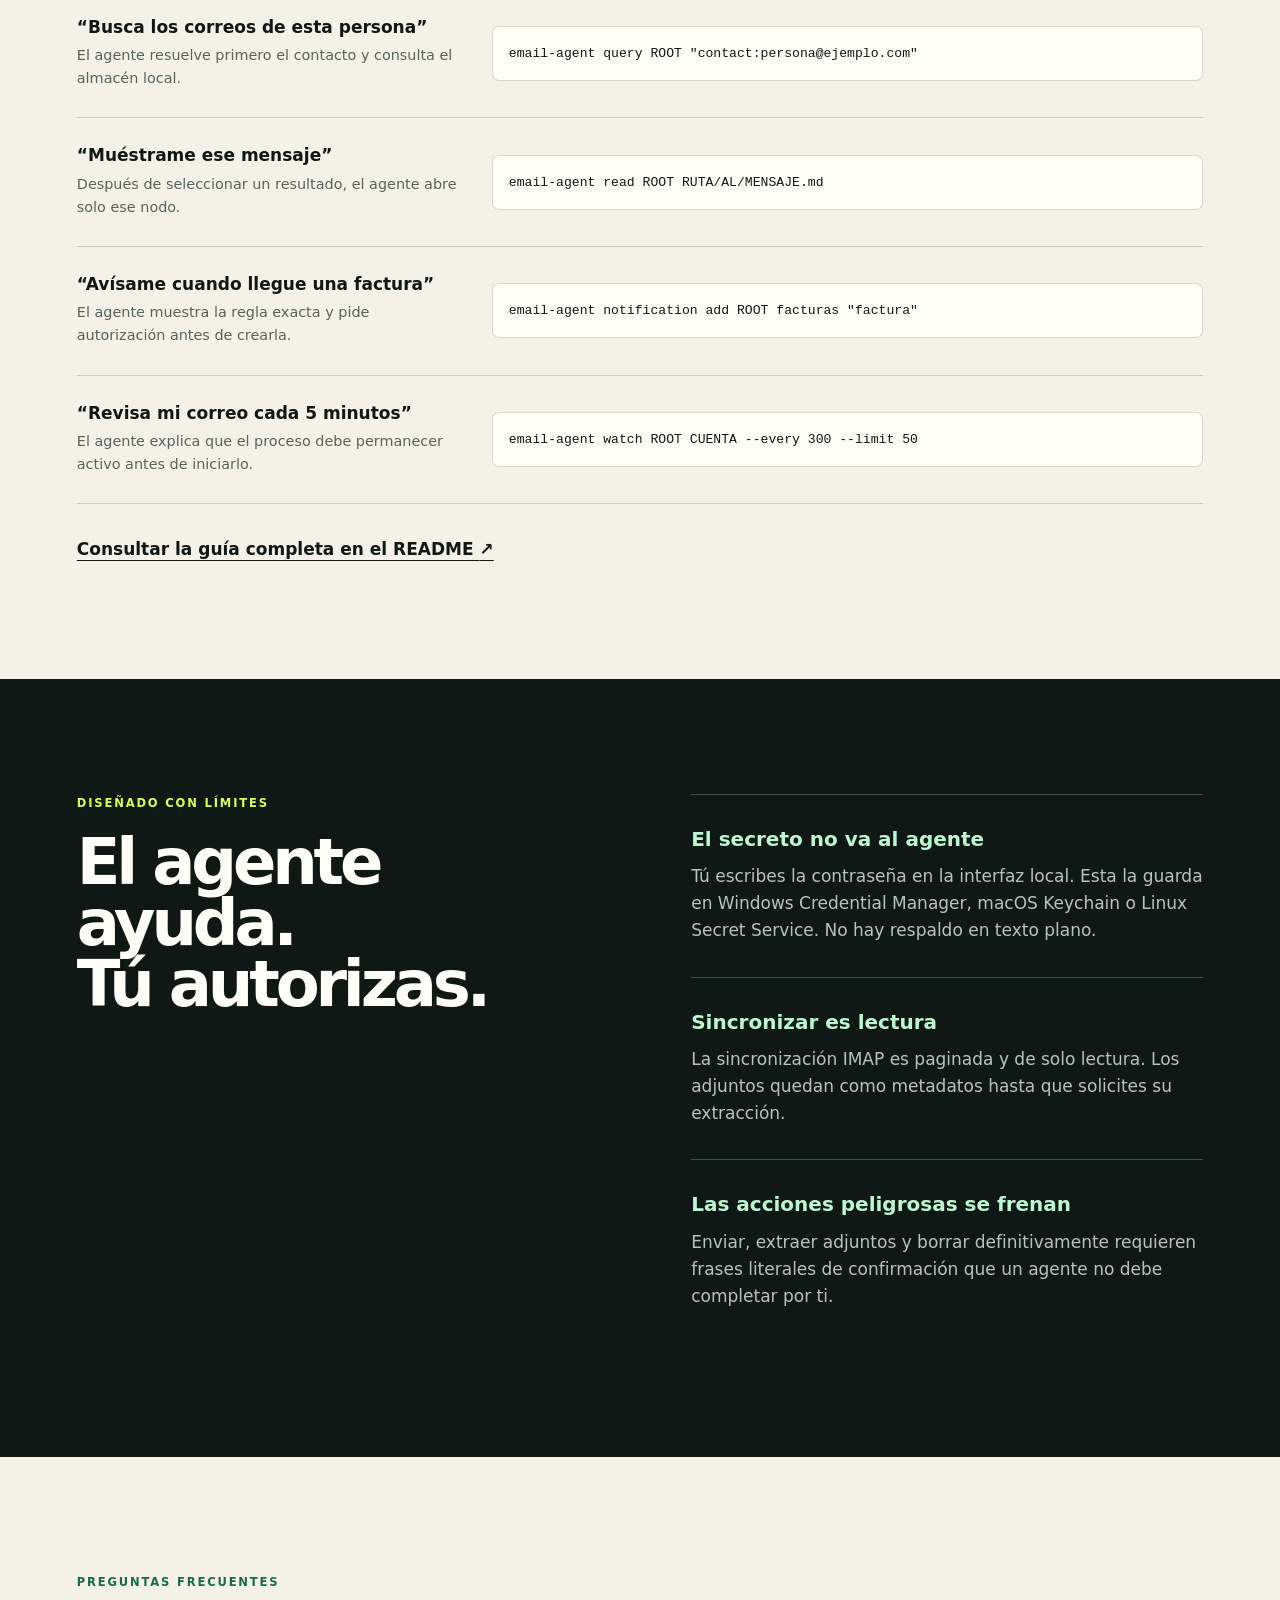
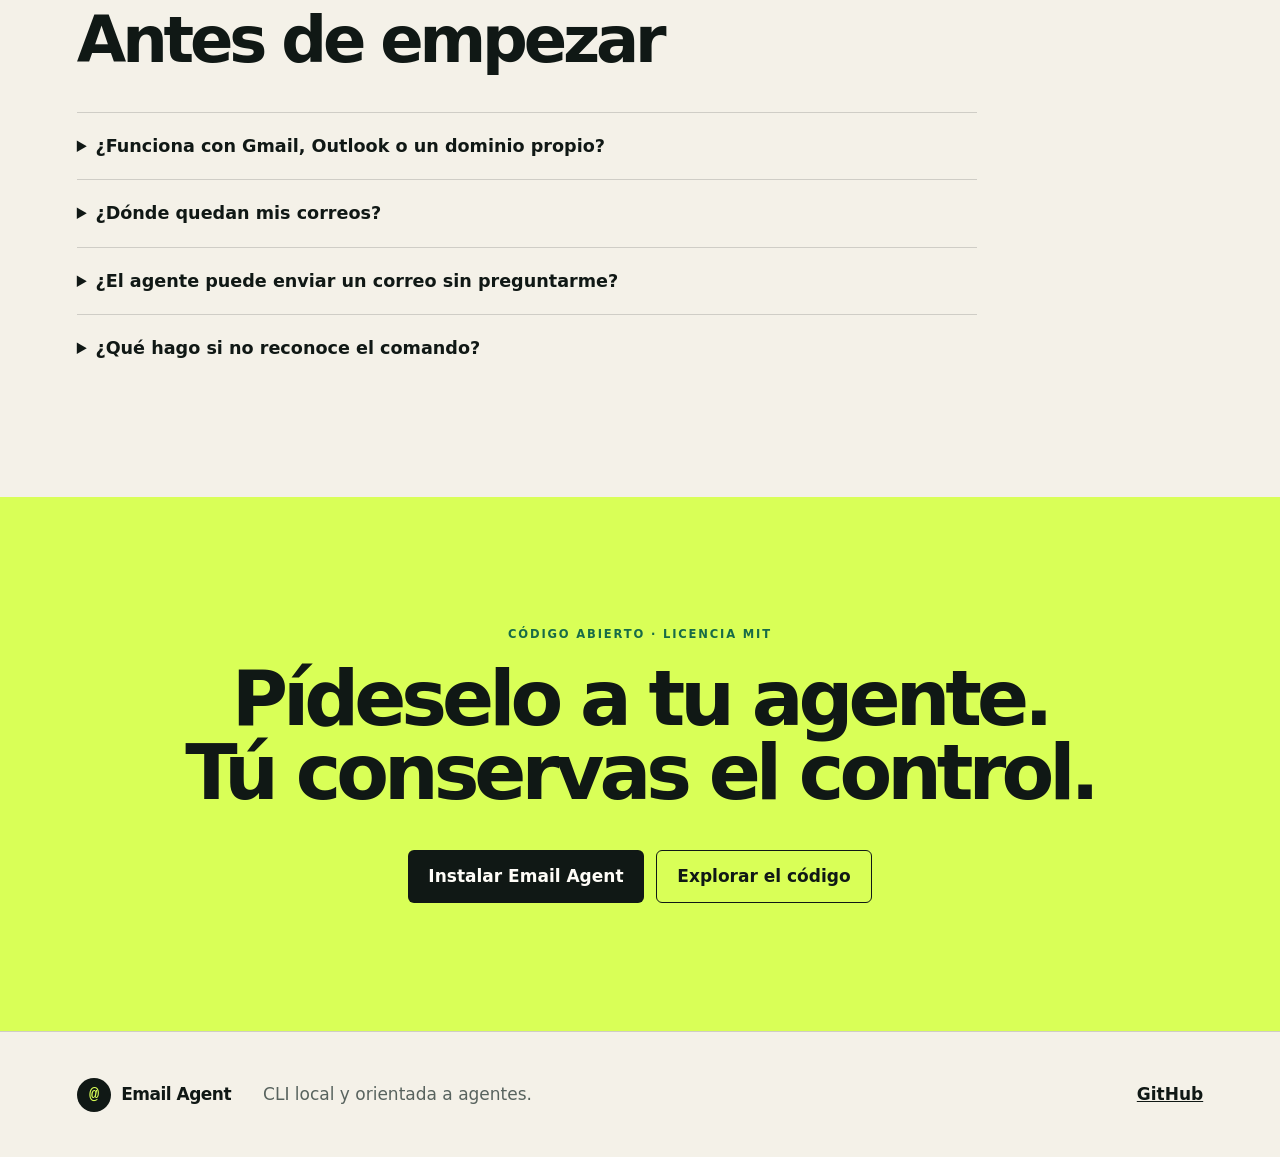
==== commit 19aa8836: "Make landing page agent-first" ====
--- a/docs/index.html
+++ b/docs/index.html
@@ -7,6 +7,7 @@
   <meta name="theme-color" content="#101815">
   <title>Email Agent — Tu correo, listo para trabajar con agentes</title>
   <link rel="stylesheet" href="styles.css">
+  <link rel="stylesheet" href="agent-flow.css">
   <script src="app.js" defer></script>
 </head>
 <body>
@@ -31,9 +32,9 @@
       <div class="hero-copy">
         <p class="eyebrow">CLI local · IMAP + SMTP · Windows, macOS y Linux</p>
         <h1>Tu correo se convierte en conocimiento útil, <em>sin salir de tu equipo.</em></h1>
-        <p class="hero-lead">Email Agent sincroniza tus mensajes en un almacén Markdown local para que tú —o un agente que te asista— pueda buscar, leer, organizar y preparar acciones con controles explícitos.</p>
+        <p class="hero-lead">Tú se lo pides a tu agente. El agente instala la CLI, comprueba el equipo y guía la configuración. Tú solo introduces la contraseña en el formulario seguro y autorizas las acciones sensibles.</p>
         <div class="hero-actions">
-          <a class="button primary" href="#instalar">Instalar paso a paso</a>
+          <a class="button primary" href="#instalar">Pedirle al agente que lo instale</a>
           <a class="button secondary" href="#capacidades">Explorar capacidades</a>
         </div>
         <ul class="trust-list" aria-label="Características principales">
@@ -57,8 +58,8 @@
     <section class="section" id="capacidades">
       <div class="section-heading">
         <p class="eyebrow">Qué puede hacer</p>
-        <h2>Una interfaz segura entre tu correo y un agente</h2>
-        <p>No reemplaza a tu proveedor de correo. Crea una copia local consultable y ofrece comandos precisos para actuar sin dar acceso indiscriminado.</p>
+        <h2>Una herramienta de correo que opera tu agente</h2>
+        <p>No tienes que aprender sus comandos. La CLI ofrece al agente operaciones precisas para trabajar con una copia local de tu correo sin darle permiso indiscriminado.</p>
       </div>
       <div class="feature-grid">
         <article><span class="feature-number">01</span><h3>Sincronizar</h3><p>Descarga correo por páginas mediante IMAP, conserva un cursor y puede limitarse a mensajes no leídos.</p></article>
@@ -79,46 +80,36 @@
         <i aria-hidden="true">→</i>
         <div role="listitem"><span>3</span><strong>Tu equipo</strong><small>Markdown + índices</small></div>
         <i aria-hidden="true">→</i>
-        <div role="listitem"><span>4</span><strong>Tú y tu agente</strong><small>Consultas controladas</small></div>
+        <div role="listitem"><span>4</span><strong>Tu agente</strong><small>Responde a tus peticiones</small></div>
       </div>
     </section>
 
     <section class="section install-section" id="instalar">
       <div class="section-heading">
-        <p class="eyebrow">Instalación sencilla</p>
-        <h2>De cero a tu primera cuenta</h2>
-        <p>Necesitas Python 3.10 o superior. El instalador estable descarga artefactos de la versión <strong>v0.2.0</strong>, verifica su integridad SHA-256 y comprueba el comando al terminar.</p>
+        <p class="eyebrow">Instalación asistida</p>
+        <h2>Díselo a tu agente. Él se ocupa del proceso.</h2>
+        <p>Copia esta petición en tu agente con acceso al equipo. El agente leerá las instrucciones del proyecto, comprobará los requisitos y te pedirá permiso antes de instalar o sincronizar.</p>
       </div>
 
       <div class="install-card">
-        <div class="tabs" role="tablist" aria-label="Sistema operativo">
-          <button role="tab" aria-selected="true" aria-controls="windows-panel" id="windows-tab">Windows</button>
-          <button role="tab" aria-selected="false" aria-controls="unix-panel" id="unix-tab" tabindex="-1">macOS / Linux</button>
+        <div class="agent-request">
+          <span class="agent-label">Petición para tu agente</span>
+          <blockquote>Instala y configura Email Agent desde https://github.com/MauricioPerera/email-agent-kdd. Lee primero su <strong>llms.txt</strong> y sigue el flujo asistido del código actual. Comprueba los requisitos, explícame cualquier cambio y pídeme autorización antes de instalar. Abre el formulario local para que yo introduzca mis credenciales; no me pidas la contraseña en el chat ni la leas. Cuando la cuenta esté lista, detente y pídeme autorización separada antes de la primera sincronización.</blockquote>
+          <button class="copy prompt-copy" type="button" data-copy="Instala y configura Email Agent desde https://github.com/MauricioPerera/email-agent-kdd. Lee primero su llms.txt y sigue el flujo asistido del código actual. Comprueba los requisitos, explícame cualquier cambio y pídeme autorización antes de instalar. Abre el formulario local para que yo introduzca mis credenciales; no me pidas la contraseña en el chat ni la leas. Cuando la cuenta esté lista, detente y pídeme autorización separada antes de la primera sincronización.">Copiar petición</button>
         </div>
-
-        <div class="tab-panel" id="windows-panel" role="tabpanel" aria-labelledby="windows-tab">
-          <ol class="steps">
-            <li><div><strong>Descarga el instalador</strong><p>Abre PowerShell, pega estas líneas y presiona Enter.</p><div class="code-block"><pre><code>$archivo = "$env:TEMP\email-agent-install.ps1"
-Invoke-WebRequest https://raw.githubusercontent.com/MauricioPerera/email-agent-kdd/main/installers/install.ps1 -OutFile $archivo
-powershell -File $archivo</code></pre><button class="copy" type="button" data-copy="$archivo = &quot;$env:TEMP\email-agent-install.ps1&quot;&#10;Invoke-WebRequest https://raw.githubusercontent.com/MauricioPerera/email-agent-kdd/main/installers/install.ps1 -OutFile $archivo&#10;powershell -File $archivo">Copiar</button></div></div></li>
-            <li><div><strong>Comprueba la instalación</strong><div class="code-block"><pre><code>email-agent --help</code></pre><button class="copy" type="button" data-copy="email-agent --help">Copiar</button></div></div></li>
-            <li><div><strong>Abre el formulario de configuración</strong><div class="code-block"><pre><code>email-agent account setup-gui .</code></pre><button class="copy" type="button" data-copy="email-agent account setup-gui .">Copiar</button></div><p>La prueba inicia sesión en IMAP y SMTP, pero no envía ningún mensaje.</p></div></li>
-          </ol>
-        </div>
-
-        <div class="tab-panel" id="unix-panel" role="tabpanel" aria-labelledby="unix-tab" hidden>
-          <ol class="steps">
-            <li><div><strong>Descarga y ejecuta el instalador</strong><p>Abre Terminal, pega estas líneas y presiona Enter.</p><div class="code-block"><pre><code>curl -fsSL https://raw.githubusercontent.com/MauricioPerera/email-agent-kdd/main/installers/install.sh -o /tmp/email-agent-install.sh
-sh /tmp/email-agent-install.sh</code></pre><button class="copy" type="button" data-copy="curl -fsSL https://raw.githubusercontent.com/MauricioPerera/email-agent-kdd/main/installers/install.sh -o /tmp/email-agent-install.sh&#10;sh /tmp/email-agent-install.sh">Copiar</button></div></div></li>
-            <li><div><strong>Comprueba la instalación</strong><div class="code-block"><pre><code>email-agent --help</code></pre><button class="copy" type="button" data-copy="email-agent --help">Copiar</button></div></div></li>
-            <li><div><strong>Abre el formulario de configuración</strong><div class="code-block"><pre><code>email-agent account setup-gui .</code></pre><button class="copy" type="button" data-copy="email-agent account setup-gui .">Copiar</button></div><p>En Linux, el formulario requiere una sesión de escritorio con Secret Service/libsecret disponible.</p></div></li>
-          </ol>
+        <div class="roles" aria-label="Responsabilidades durante la instalación">
+          <article><span>1</span><div><strong>El agente comprueba</strong><p>Verifica si la CLI ya existe, revisa Python y diagnostica el entorno sin conectarse a tu correo.</p></div></article>
+          <article><span>2</span><div><strong>Tú autorizas la instalación</strong><p>El agente explica lo que cambiará y espera tu permiso antes de instalar en el equipo.</p></div></article>
+          <article><span>3</span><div><strong>El agente abre la configuración</strong><p>Ejecuta el flujo reanudable y abre un formulario local. Si algo falla, interpreta el estado y continúa desde el punto correcto.</p></div></article>
+          <article class="user-step"><span>4</span><div><strong>Tú introduces las credenciales</strong><p>Escribes correo y contraseña directamente en la ventana segura. La contraseña nunca pasa por el chat ni se muestra al agente.</p></div></article>
+          <article><span>5</span><div><strong>El agente verifica y se detiene</strong><p>La CLI autentica IMAP y SMTP sin enviar mensajes. Al quedar lista, el agente debe pedirte otro permiso para sincronizar.</p></div></article>
+          <article class="user-step"><span>6</span><div><strong>Tú autorizas la primera sincronización</strong><p>Solo entonces el agente descarga la primera página y te informa del resultado.</p></div></article>
         </div>
       </div>
 
       <details class="advanced">
-        <summary>Instalar el código actual del repositorio (avanzado)</summary>
-        <p>Este camino incluye el flujo reanudable <code>bootstrap</code> del código actual. Requiere Git.</p>
+        <summary>Qué comandos ejecutará el agente (referencia técnica)</summary>
+        <p>El flujo del código actual es reanudable. Estos comandos son para el agente, no una tarea que el usuario deba realizar manualmente.</p>
         <div class="code-block"><pre><code>git clone https://github.com/MauricioPerera/email-agent-kdd.git
 cd email-agent-kdd
 python -m pip install .
@@ -129,13 +120,13 @@
     </section>
 
     <section class="section" id="usar">
-      <div class="section-heading"><p class="eyebrow">Uso cotidiano</p><h2>Comandos pequeños, intención explícita</h2><p>Sustituye <code>CUENTA</code> por el identificador que muestra la configuración.</p></div>
+      <div class="section-heading"><p class="eyebrow">Uso cotidiano</p><h2>Pide resultados, no comandos</h2><p>Habla con tu agente de forma normal. La referencia técnica muestra cómo traduce tus peticiones a operaciones controladas.</p></div>
       <div class="command-list">
-        <article><div><span>Sincronizar</span><p>Trae hasta 50 mensajes y conserva el avance.</p></div><code>email-agent sync . CUENTA --limit 50</code></article>
-        <article><div><span>Consultar</span><p>Busca en el almacén local, sin conectarse al buzón.</p></div><code>email-agent query . "contact:persona@ejemplo.com"</code></article>
-        <article><div><span>Leer</span><p>Abre el contenido de un resultado concreto.</p></div><code>email-agent read . RUTA/AL/MENSAJE.md</code></article>
-        <article><div><span>Contactos</span><p>Encuentra candidatos sin modificar la libreta.</p></div><code>email-agent contact find . "Nombre"</code></article>
-        <article><div><span>Revisar cada 5 minutos</span><p>Funciona mientras el proceso permanezca abierto.</p></div><code>email-agent watch . CUENTA --every 300 --limit 50</code></article>
+        <article><div><span>“Sincroniza mis correos nuevos”</span><p>El agente trae una página y conserva el avance.</p></div><code>email-agent sync ROOT CUENTA --limit 50</code></article>
+        <article><div><span>“Busca los correos de esta persona”</span><p>El agente resuelve primero el contacto y consulta el almacén local.</p></div><code>email-agent query ROOT "contact:persona@ejemplo.com"</code></article>
+        <article><div><span>“Muéstrame ese mensaje”</span><p>Después de seleccionar un resultado, el agente abre solo ese nodo.</p></div><code>email-agent read ROOT RUTA/AL/MENSAJE.md</code></article>
+        <article><div><span>“Avísame cuando llegue una factura”</span><p>El agente muestra la regla exacta y pide autorización antes de crearla.</p></div><code>email-agent notification add ROOT facturas "factura"</code></article>
+        <article><div><span>“Revisa mi correo cada 5 minutos”</span><p>El agente explica que el proceso debe permanecer activo antes de iniciarlo.</p></div><code>email-agent watch ROOT CUENTA --every 300 --limit 50</code></article>
       </div>
       <a class="text-link" href="https://github.com/MauricioPerera/email-agent-kdd#primer-uso">Consultar la guía completa en el README <span aria-hidden="true">↗</span></a>
     </section>
@@ -143,7 +134,7 @@
     <section class="security-section" id="seguridad">
       <div><p class="eyebrow light">Diseñado con límites</p><h2>El agente ayuda.<br>Tú autorizas.</h2></div>
       <div class="security-points">
-        <article><h3>El secreto no va al agente</h3><p>La interfaz gráfica guarda la contraseña en Windows Credential Manager, macOS Keychain o Linux Secret Service. No hay respaldo en texto plano.</p></article>
+        <article><h3>El secreto no va al agente</h3><p>Tú escribes la contraseña en la interfaz local. Esta la guarda en Windows Credential Manager, macOS Keychain o Linux Secret Service. No hay respaldo en texto plano.</p></article>
         <article><h3>Sincronizar es lectura</h3><p>La sincronización IMAP es paginada y de solo lectura. Los adjuntos quedan como metadatos hasta que solicites su extracción.</p></article>
         <article><h3>Las acciones peligrosas se frenan</h3><p>Enviar, extraer adjuntos y borrar definitivamente requieren frases literales de confirmación que un agente no debe completar por ti.</p></article>
       </div>
@@ -161,7 +152,7 @@
 
     <section class="closing">
       <p class="eyebrow">Código abierto · Licencia MIT</p>
-      <h2>Haz que tu correo sea consultable,<br>sin entregar el control.</h2>
+      <h2>Pídeselo a tu agente.<br>Tú conservas el control.</h2>
       <div class="hero-actions"><a class="button primary" href="#instalar">Instalar Email Agent</a><a class="button secondary" href="https://github.com/MauricioPerera/email-agent-kdd">Explorar el código</a></div>
     </section>
   </main>
--- a/docs/agent-flow.css
+++ b/docs/agent-flow.css
@@ -0,0 +1 @@
+.agent-request{position:relative;padding:clamp(1.5rem,4vw,3rem);background:var(--ink);color:var(--white);border-bottom:1px solid var(--ink)}.agent-label{display:block;color:var(--acid);font:800 .72rem var(--mono);text-transform:uppercase;letter-spacing:.13em}.agent-request blockquote{margin:1rem 0 1.5rem;max-width:980px;font-size:clamp(1.05rem,2vw,1.4rem);line-height:1.55}.agent-request .prompt-copy{position:static;background:var(--acid);border-color:var(--acid);color:var(--ink);font-weight:800;padding:.65rem 1rem}.roles{display:grid;grid-template-columns:repeat(2,1fr);padding:clamp(1.25rem,3vw,2.5rem)}.roles article{display:grid;grid-template-columns:42px 1fr;gap:1rem;padding:1.4rem;border-bottom:1px solid var(--line)}.roles article:nth-last-child(-n+2){border-bottom:0}.roles article>span{width:34px;height:34px;display:grid;place-items:center;border-radius:50%;background:var(--mint);font:800 .78rem var(--mono)}.roles article.user-step>span{background:var(--acid)}.roles strong{font-size:1.05rem}.roles p{margin:.3rem 0 0;color:var(--muted);font-size:.92rem}@media(max-width:680px){.roles{grid-template-columns:1fr}.roles article:nth-last-child(2){border-bottom:1px solid var(--line)}}
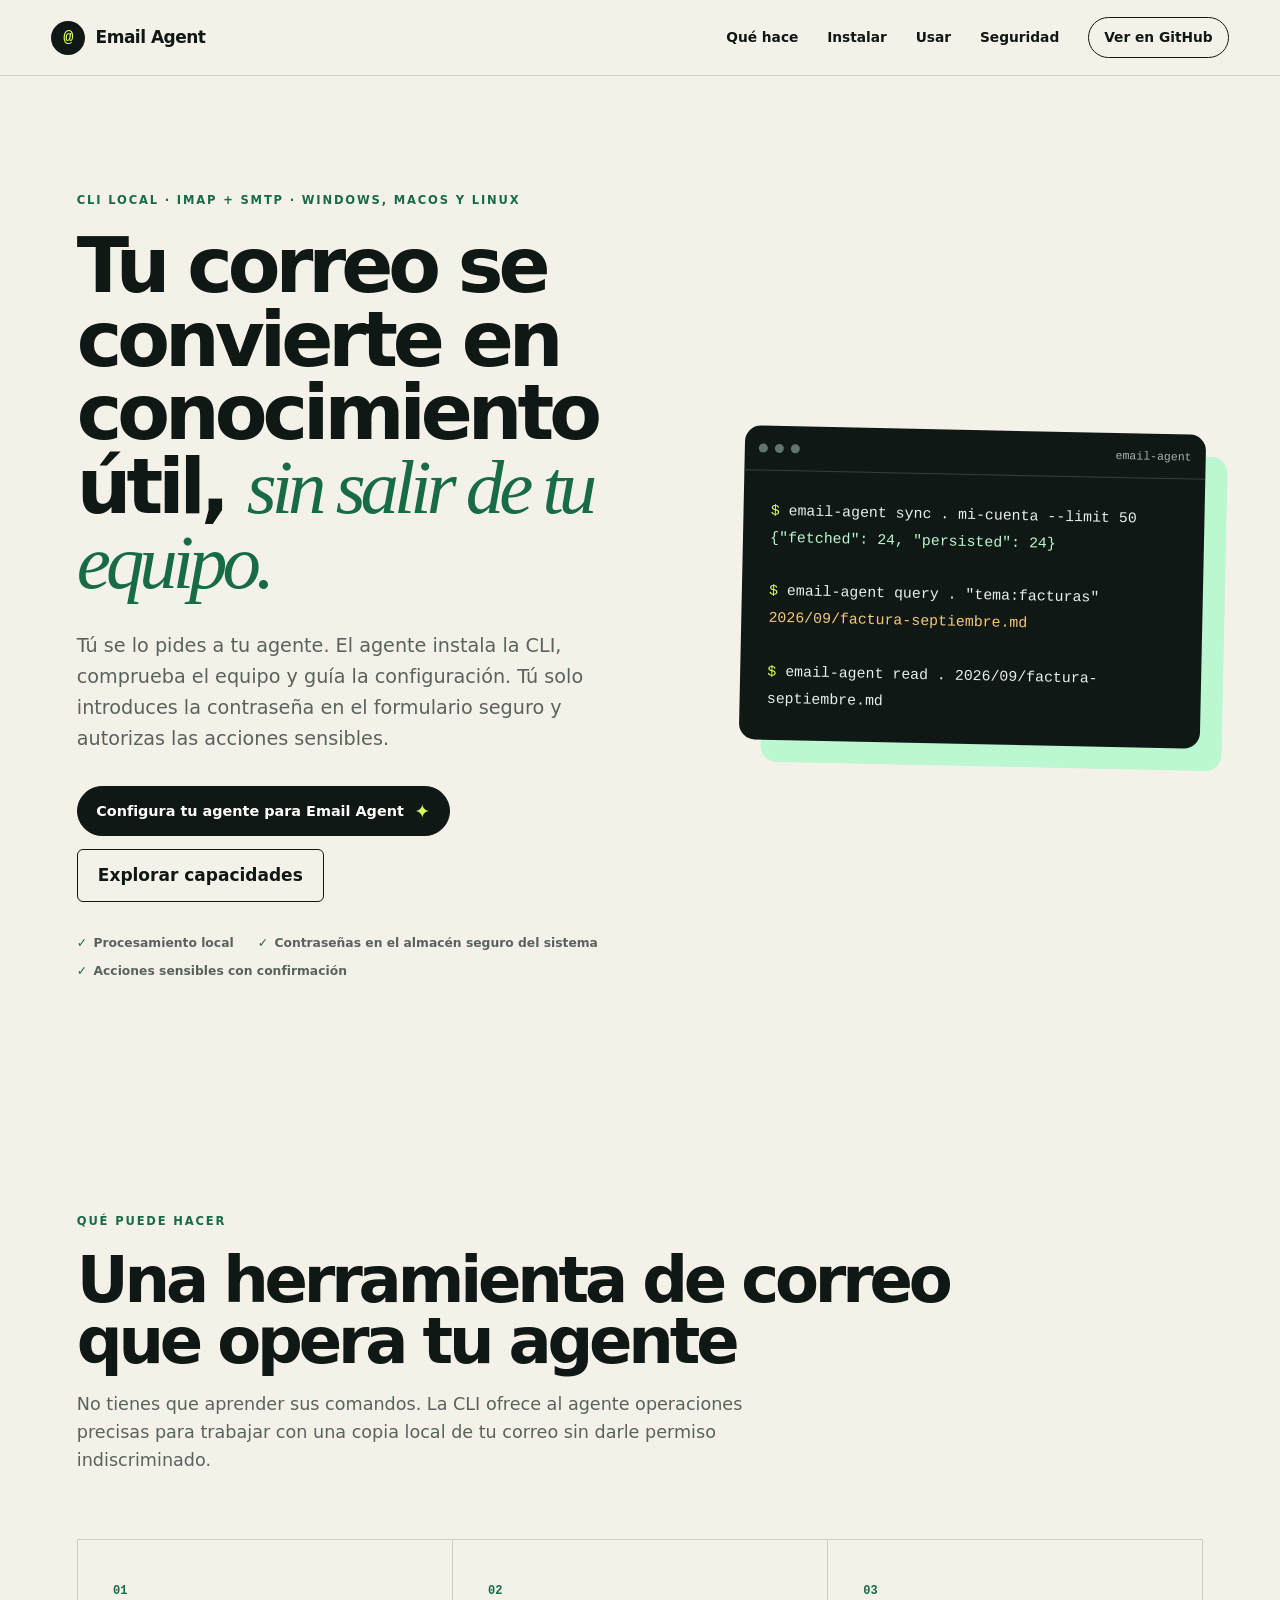
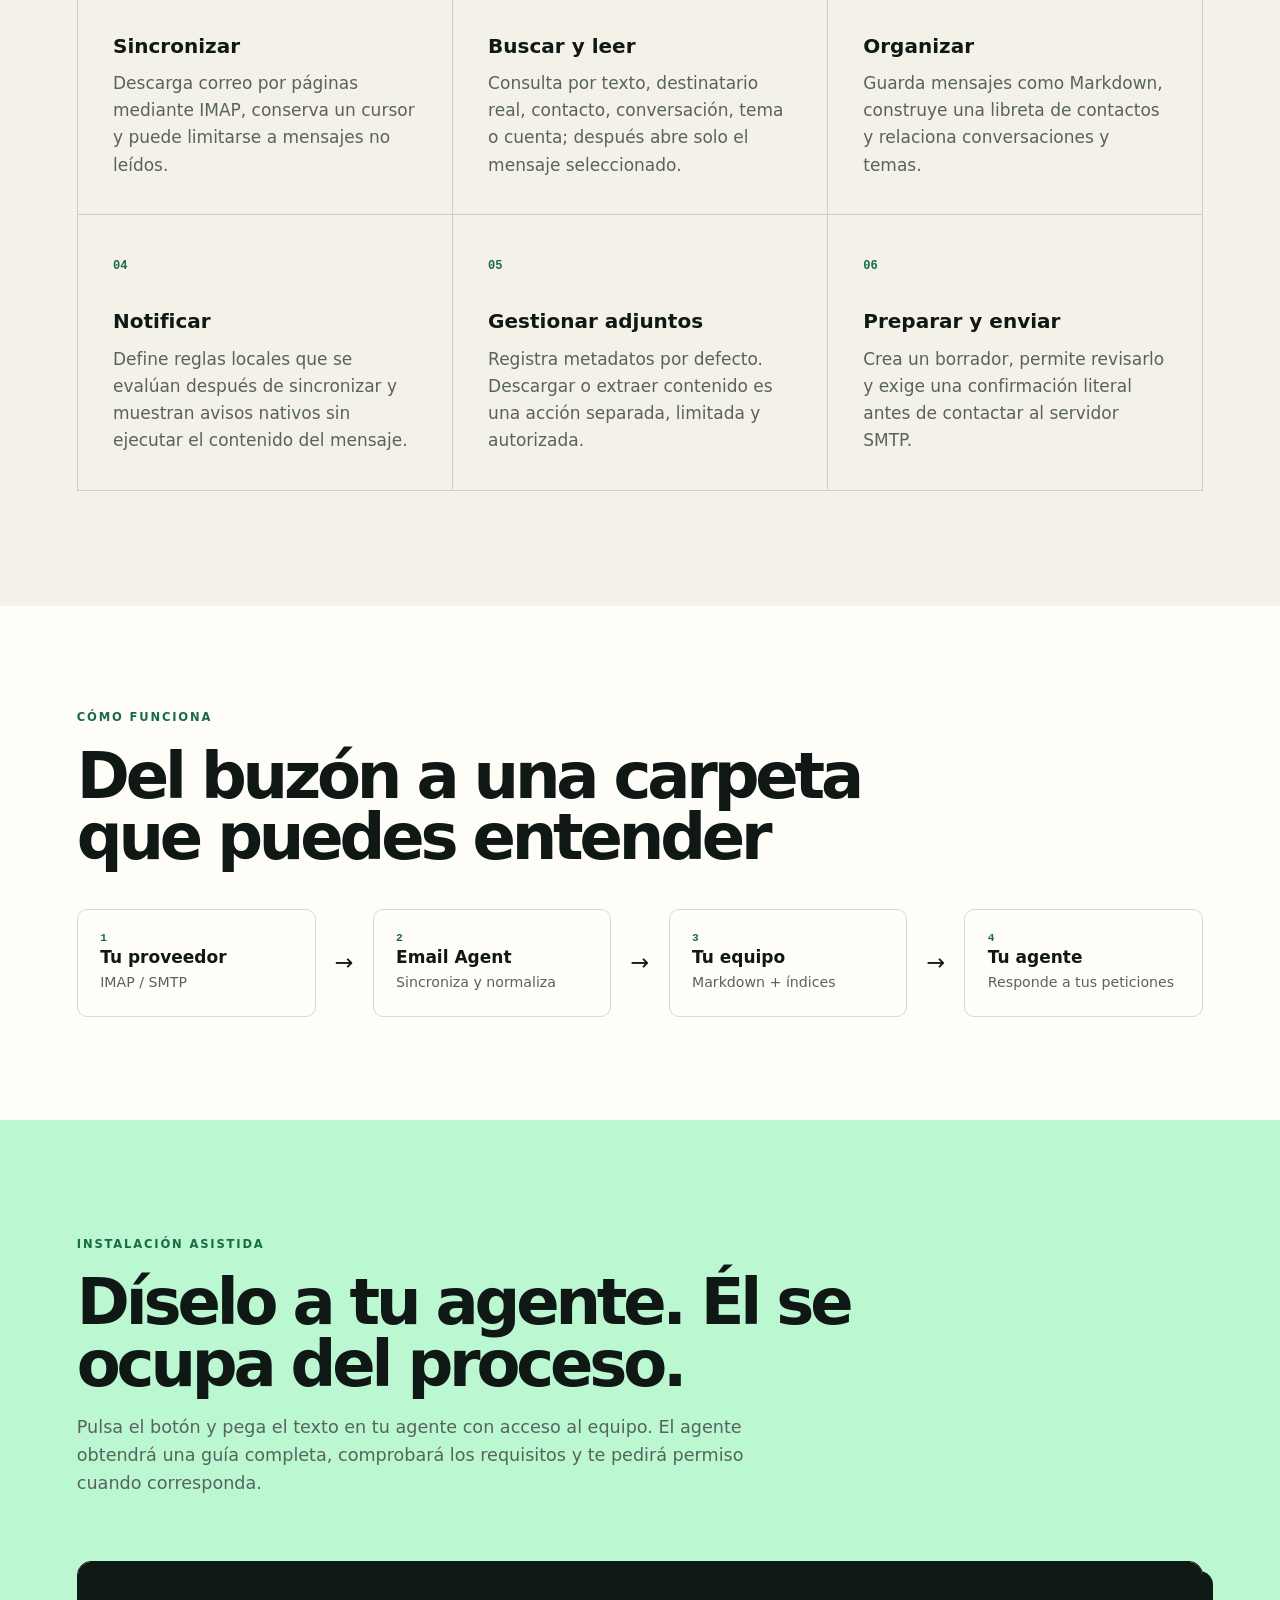
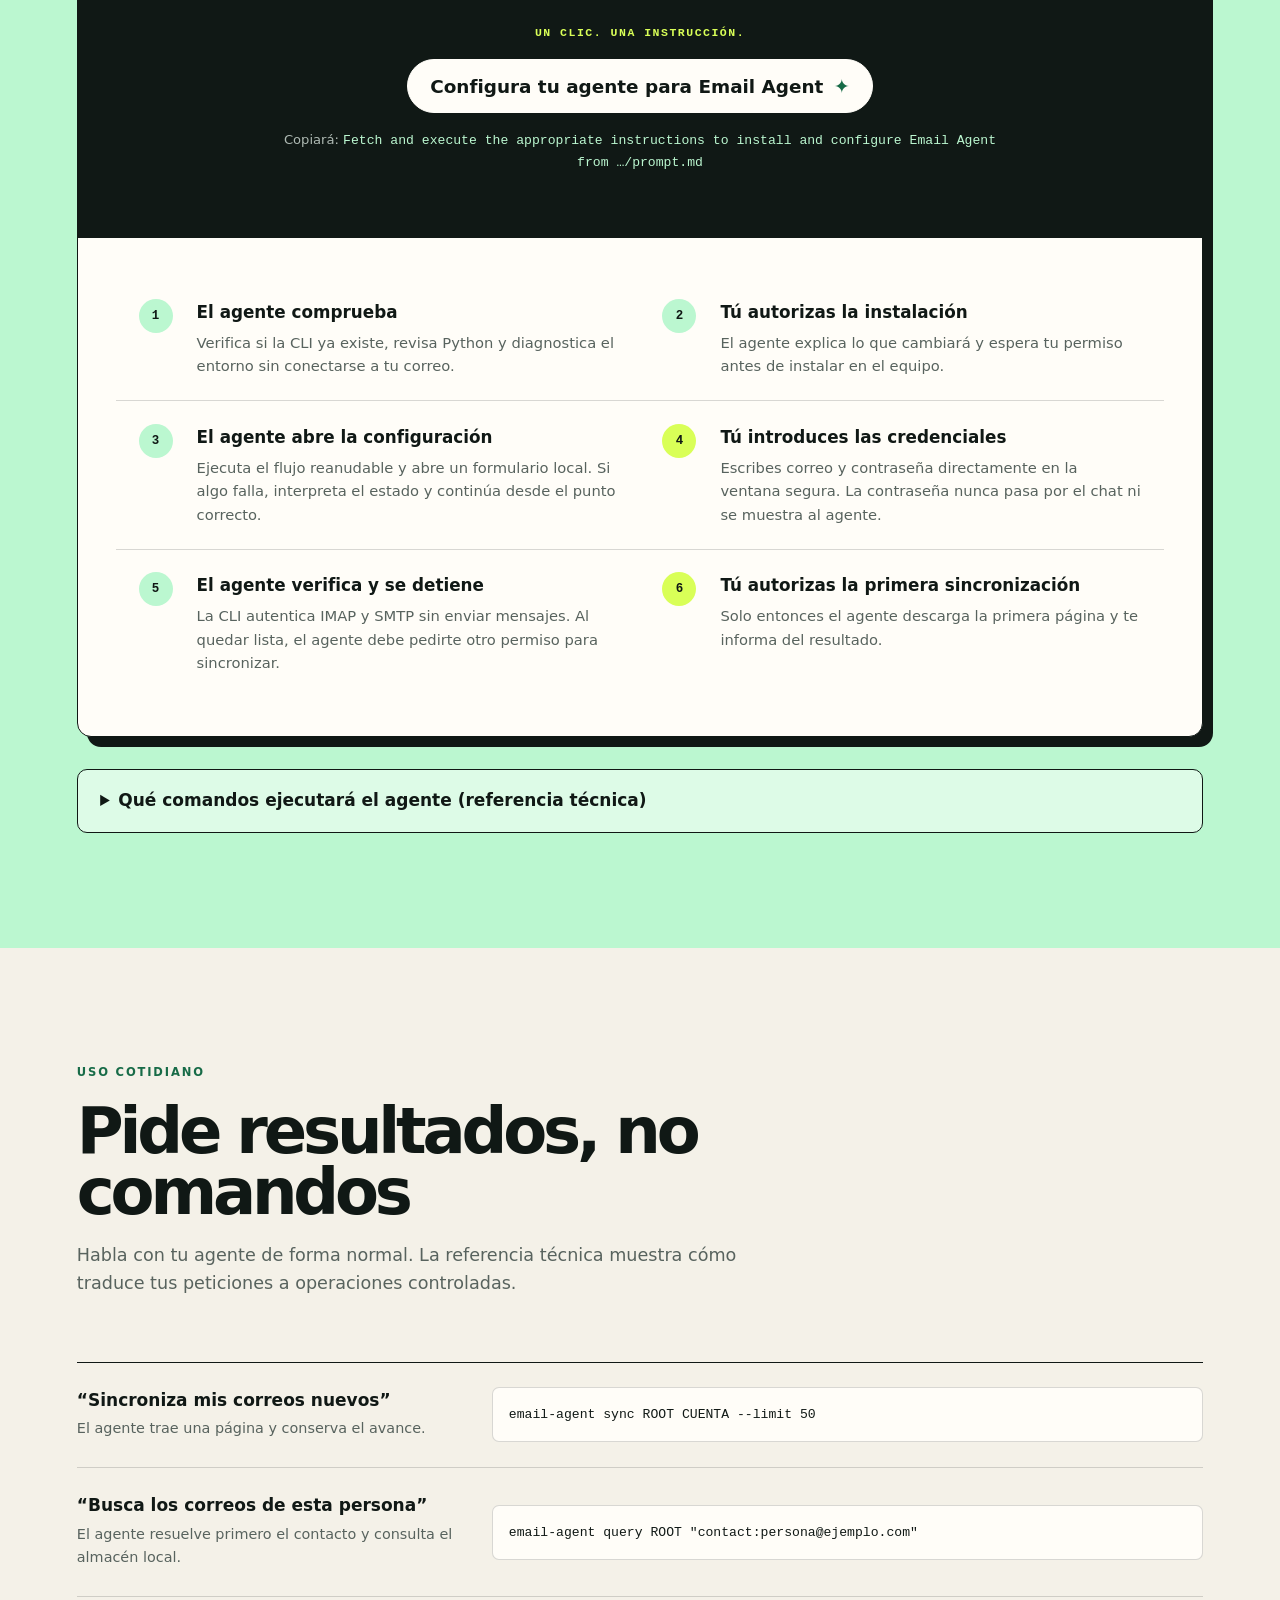
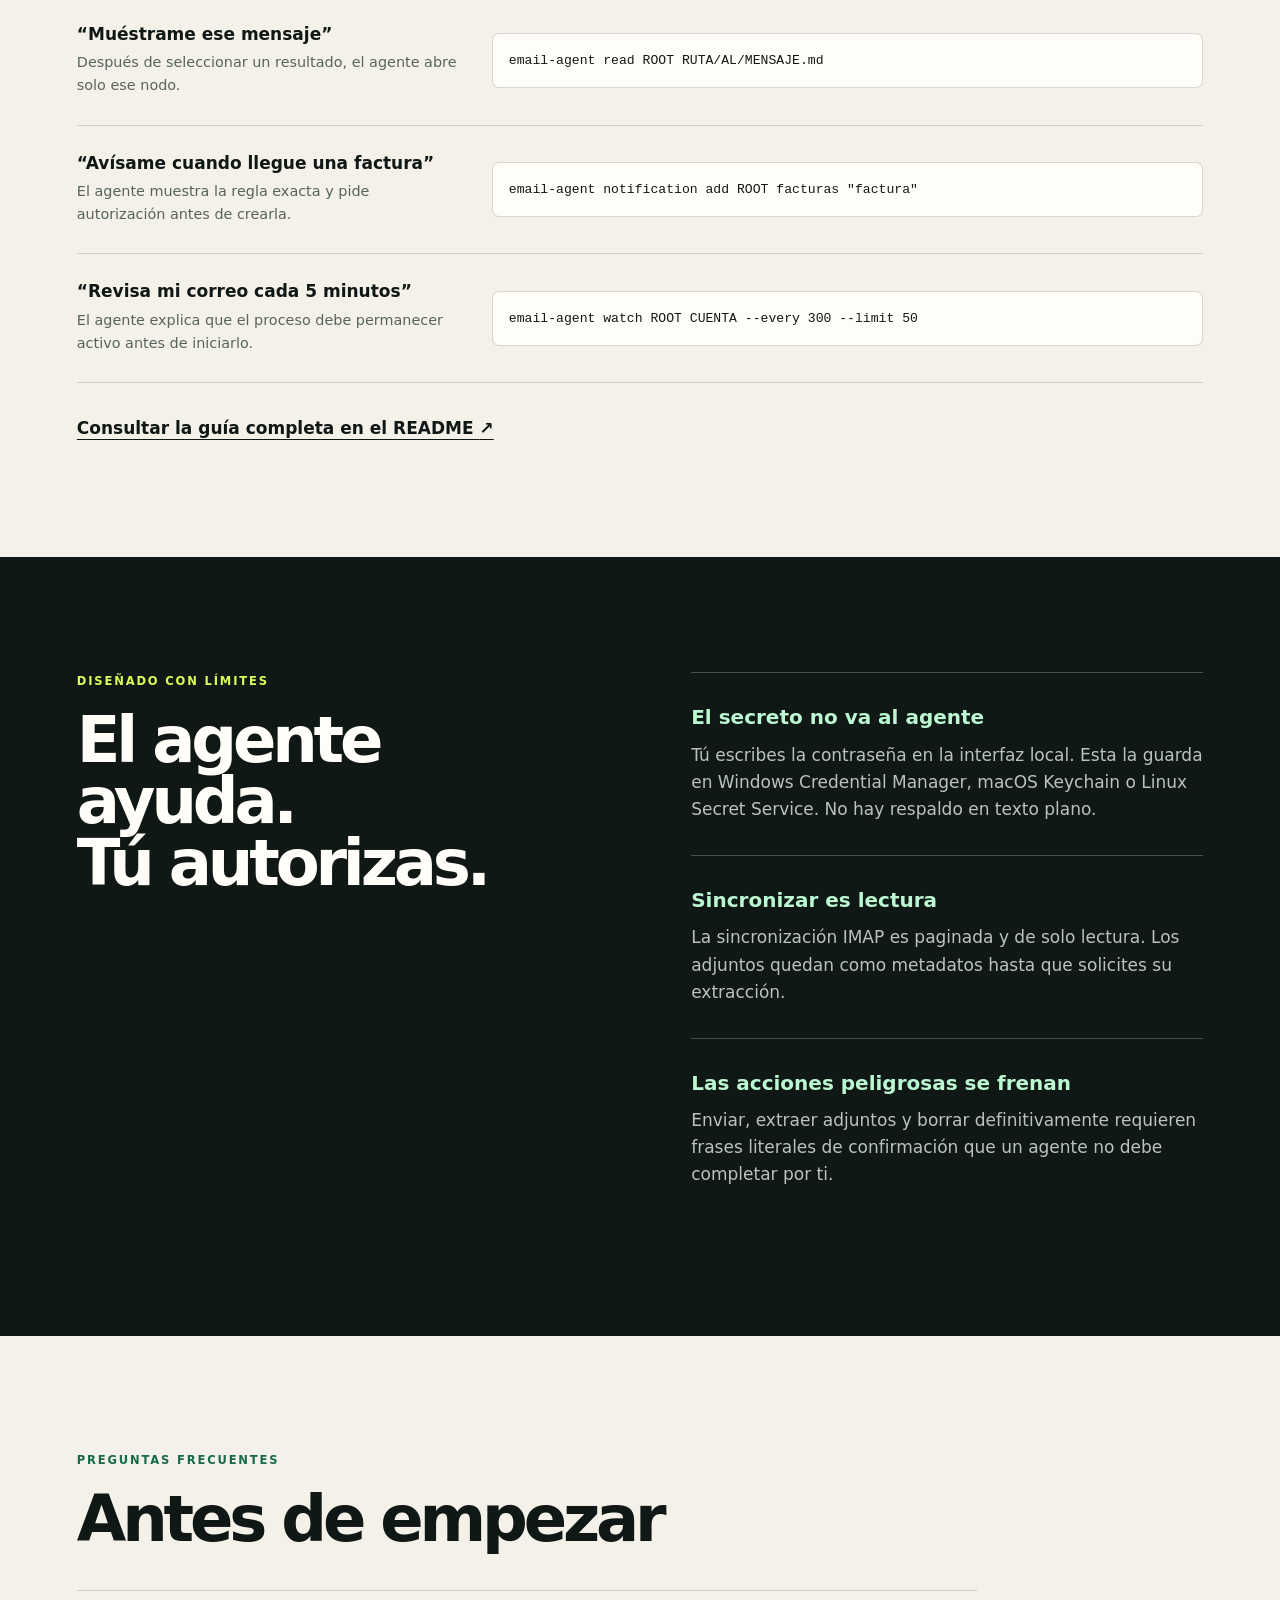
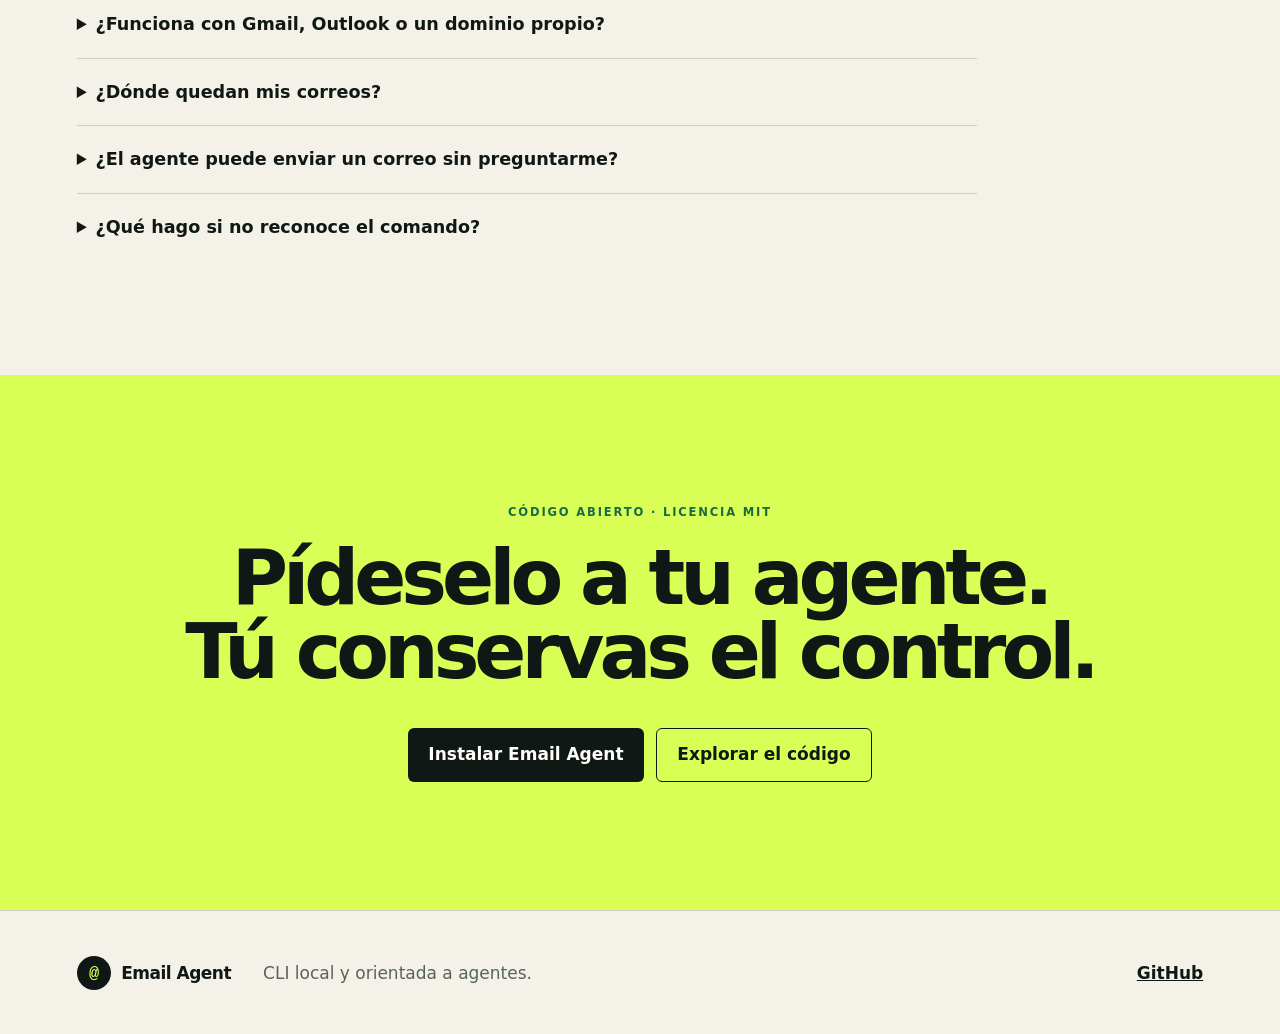
==== commit a65ec500: "Add one-click agent onboarding prompt" ====
--- a/docs/index.html
+++ b/docs/index.html
@@ -34,7 +34,7 @@
         <h1>Tu correo se convierte en conocimiento útil, <em>sin salir de tu equipo.</em></h1>
         <p class="hero-lead">Tú se lo pides a tu agente. El agente instala la CLI, comprueba el equipo y guía la configuración. Tú solo introduces la contraseña en el formulario seguro y autorizas las acciones sensibles.</p>
         <div class="hero-actions">
-          <a class="button primary" href="#instalar">Pedirle al agente que lo instale</a>
+          <button class="copy onboarding-button" type="button" data-copy="Fetch and execute the appropriate instructions to install and configure Email Agent from https://mauricioperera.github.io/email-agent-kdd/prompt.md">Configura tu agente para Email Agent <span aria-hidden="true">✦</span></button>
           <a class="button secondary" href="#capacidades">Explorar capacidades</a>
         </div>
         <ul class="trust-list" aria-label="Características principales">
@@ -88,14 +88,14 @@
       <div class="section-heading">
         <p class="eyebrow">Instalación asistida</p>
         <h2>Díselo a tu agente. Él se ocupa del proceso.</h2>
-        <p>Copia esta petición en tu agente con acceso al equipo. El agente leerá las instrucciones del proyecto, comprobará los requisitos y te pedirá permiso antes de instalar o sincronizar.</p>
+        <p>Pulsa el botón y pega el texto en tu agente con acceso al equipo. El agente obtendrá una guía completa, comprobará los requisitos y te pedirá permiso cuando corresponda.</p>
       </div>
 
       <div class="install-card">
         <div class="agent-request">
-          <span class="agent-label">Petición para tu agente</span>
-          <blockquote>Instala y configura Email Agent desde https://github.com/MauricioPerera/email-agent-kdd. Lee primero su <strong>llms.txt</strong> y sigue el flujo asistido del código actual. Comprueba los requisitos, explícame cualquier cambio y pídeme autorización antes de instalar. Abre el formulario local para que yo introduzca mis credenciales; no me pidas la contraseña en el chat ni la leas. Cuando la cuenta esté lista, detente y pídeme autorización separada antes de la primera sincronización.</blockquote>
-          <button class="copy prompt-copy" type="button" data-copy="Instala y configura Email Agent desde https://github.com/MauricioPerera/email-agent-kdd. Lee primero su llms.txt y sigue el flujo asistido del código actual. Comprueba los requisitos, explícame cualquier cambio y pídeme autorización antes de instalar. Abre el formulario local para que yo introduzca mis credenciales; no me pidas la contraseña en el chat ni la leas. Cuando la cuenta esté lista, detente y pídeme autorización separada antes de la primera sincronización.">Copiar petición</button>
+          <span class="agent-label">Un clic. Una instrucción.</span>
+          <button class="copy onboarding-button large" type="button" data-copy="Fetch and execute the appropriate instructions to install and configure Email Agent from https://mauricioperera.github.io/email-agent-kdd/prompt.md">Configura tu agente para Email Agent <span aria-hidden="true">✦</span></button>
+          <p>Copiará: <code>Fetch and execute the appropriate instructions to install and configure Email Agent from …/prompt.md</code></p>
         </div>
         <div class="roles" aria-label="Responsabilidades durante la instalación">
           <article><span>1</span><div><strong>El agente comprueba</strong><p>Verifica si la CLI ya existe, revisa Python y diagnostica el entorno sin conectarse a tu correo.</p></div></article>
--- a/docs/agent-flow.css
+++ b/docs/agent-flow.css
@@ -1 +1 @@
-.agent-request{position:relative;padding:clamp(1.5rem,4vw,3rem);background:var(--ink);color:var(--white);border-bottom:1px solid var(--ink)}.agent-label{display:block;color:var(--acid);font:800 .72rem var(--mono);text-transform:uppercase;letter-spacing:.13em}.agent-request blockquote{margin:1rem 0 1.5rem;max-width:980px;font-size:clamp(1.05rem,2vw,1.4rem);line-height:1.55}.agent-request .prompt-copy{position:static;background:var(--acid);border-color:var(--acid);color:var(--ink);font-weight:800;padding:.65rem 1rem}.roles{display:grid;grid-template-columns:repeat(2,1fr);padding:clamp(1.25rem,3vw,2.5rem)}.roles article{display:grid;grid-template-columns:42px 1fr;gap:1rem;padding:1.4rem;border-bottom:1px solid var(--line)}.roles article:nth-last-child(-n+2){border-bottom:0}.roles article>span{width:34px;height:34px;display:grid;place-items:center;border-radius:50%;background:var(--mint);font:800 .78rem var(--mono)}.roles article.user-step>span{background:var(--acid)}.roles strong{font-size:1.05rem}.roles p{margin:.3rem 0 0;color:var(--muted);font-size:.92rem}@media(max-width:680px){.roles{grid-template-columns:1fr}.roles article:nth-last-child(2){border-bottom:1px solid var(--line)}}
+.agent-request{position:relative;padding:clamp(2rem,5vw,4rem);background:var(--ink);color:var(--white);border-bottom:1px solid var(--ink);text-align:center}.agent-label{display:block;color:var(--acid);font:800 .72rem var(--mono);text-transform:uppercase;letter-spacing:.13em;margin-bottom:1.25rem}.agent-request p{max-width:720px;margin:1rem auto 0;color:#aeb9b3;font-size:.82rem}.agent-request code{color:var(--mint)}.onboarding-button{position:static;display:inline-flex;align-items:center;justify-content:center;gap:.65rem;min-height:50px;padding:.72rem 1.15rem;border:1px solid var(--ink);border-radius:999px;background:var(--ink);color:var(--white);font:800 .9rem var(--sans);cursor:pointer}.onboarding-button span{color:var(--acid);font-size:1.2rem}.onboarding-button.large{background:var(--white);color:var(--ink);border-color:var(--white);font-size:clamp(.9rem,2vw,1.15rem);padding:.9rem 1.4rem}.onboarding-button.large span{color:var(--green)}.roles{display:grid;grid-template-columns:repeat(2,1fr);padding:clamp(1.25rem,3vw,2.5rem)}.roles article{display:grid;grid-template-columns:42px 1fr;gap:1rem;padding:1.4rem;border-bottom:1px solid var(--line)}.roles article:nth-last-child(-n+2){border-bottom:0}.roles article>span{width:34px;height:34px;display:grid;place-items:center;border-radius:50%;background:var(--mint);font:800 .78rem var(--mono)}.roles article.user-step>span{background:var(--acid)}.roles strong{font-size:1.05rem}.roles p{margin:.3rem 0 0;color:var(--muted);font-size:.92rem}@media(max-width:680px){.roles{grid-template-columns:1fr}.roles article:nth-last-child(2){border-bottom:1px solid var(--line)}.onboarding-button{width:100%}}
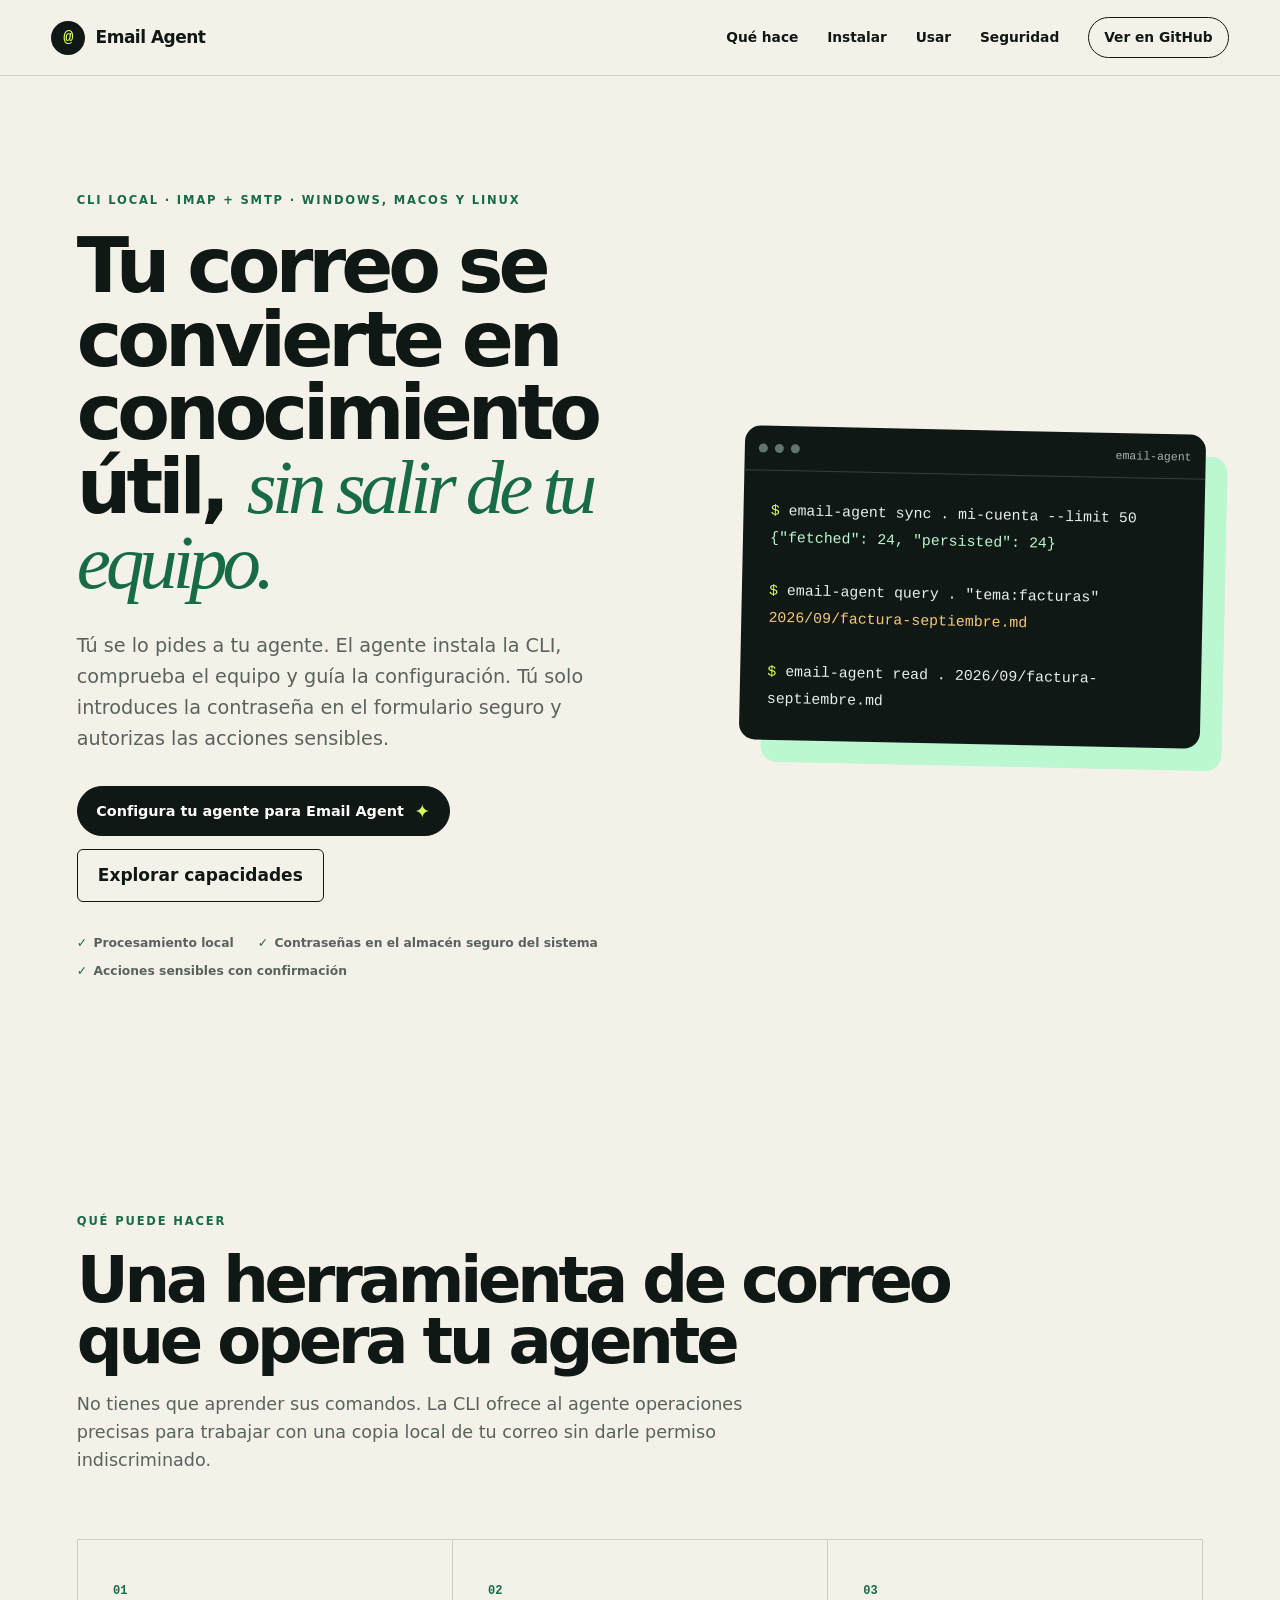
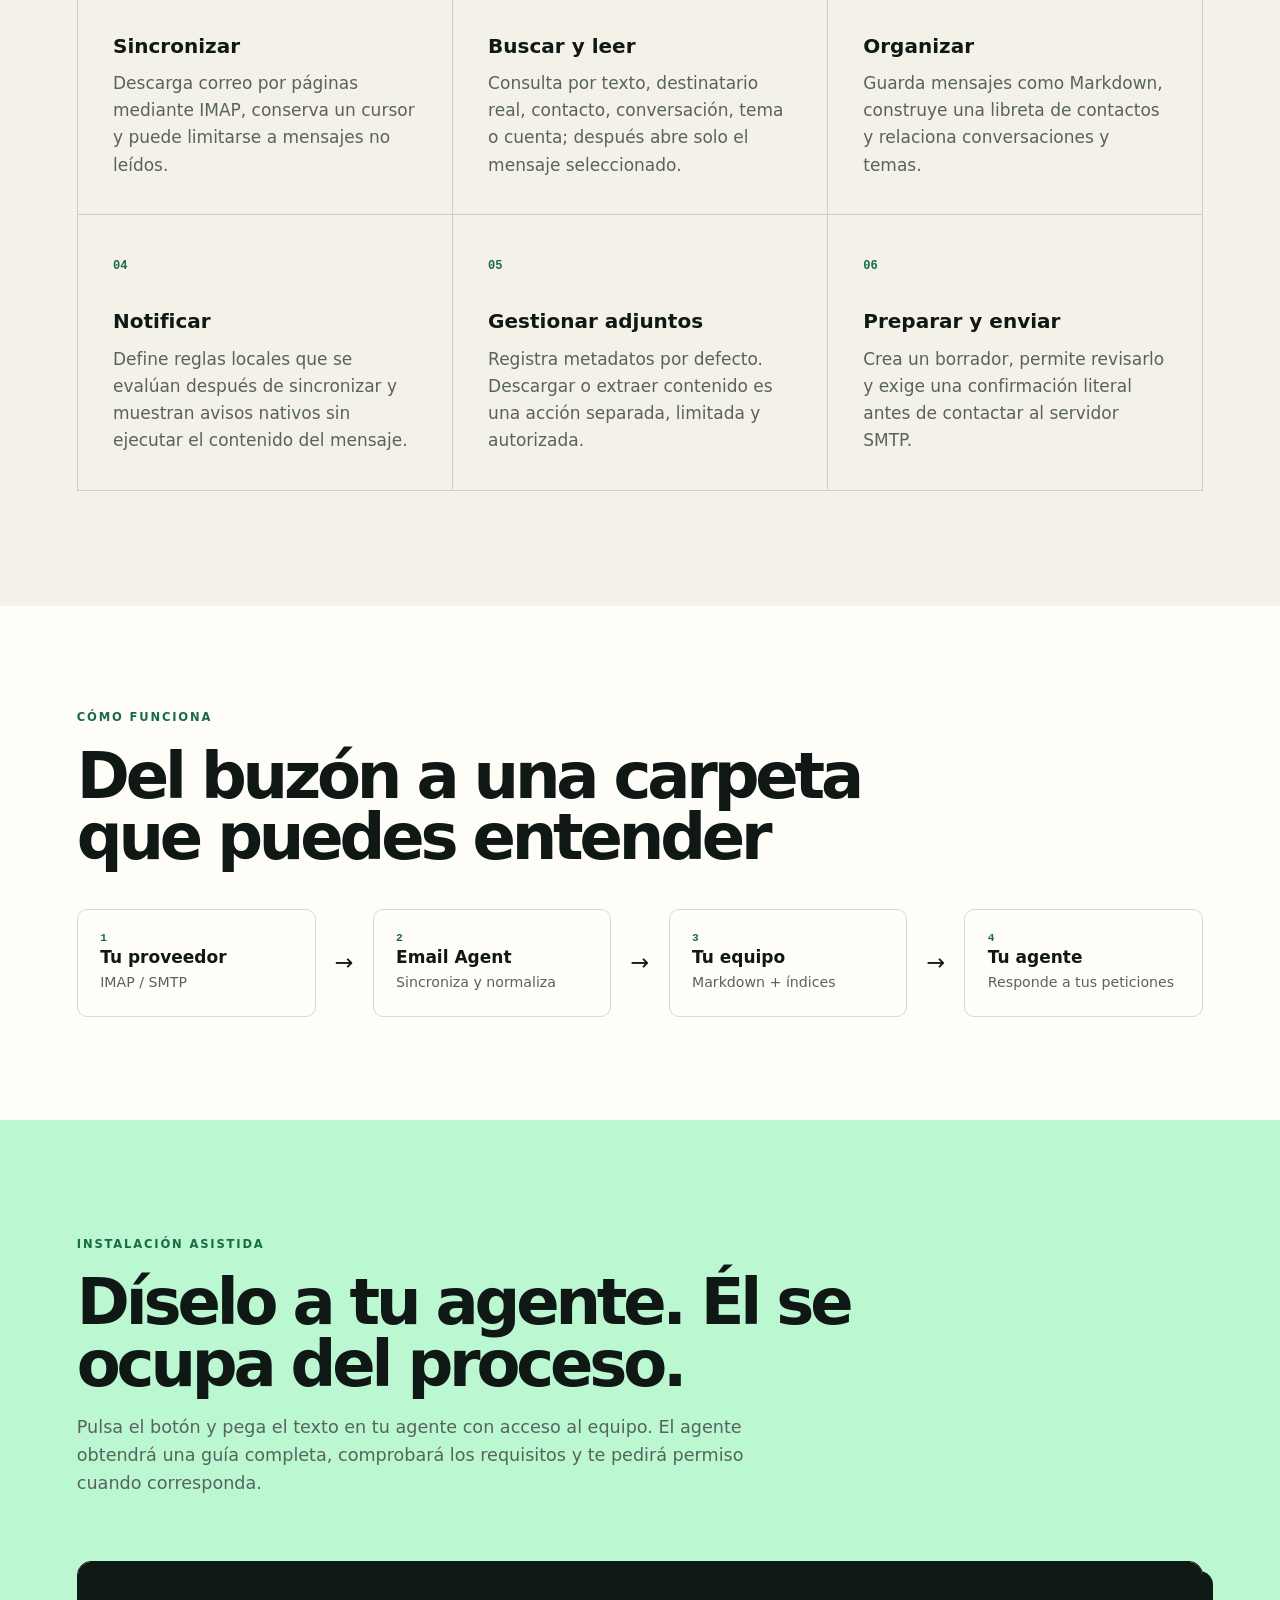
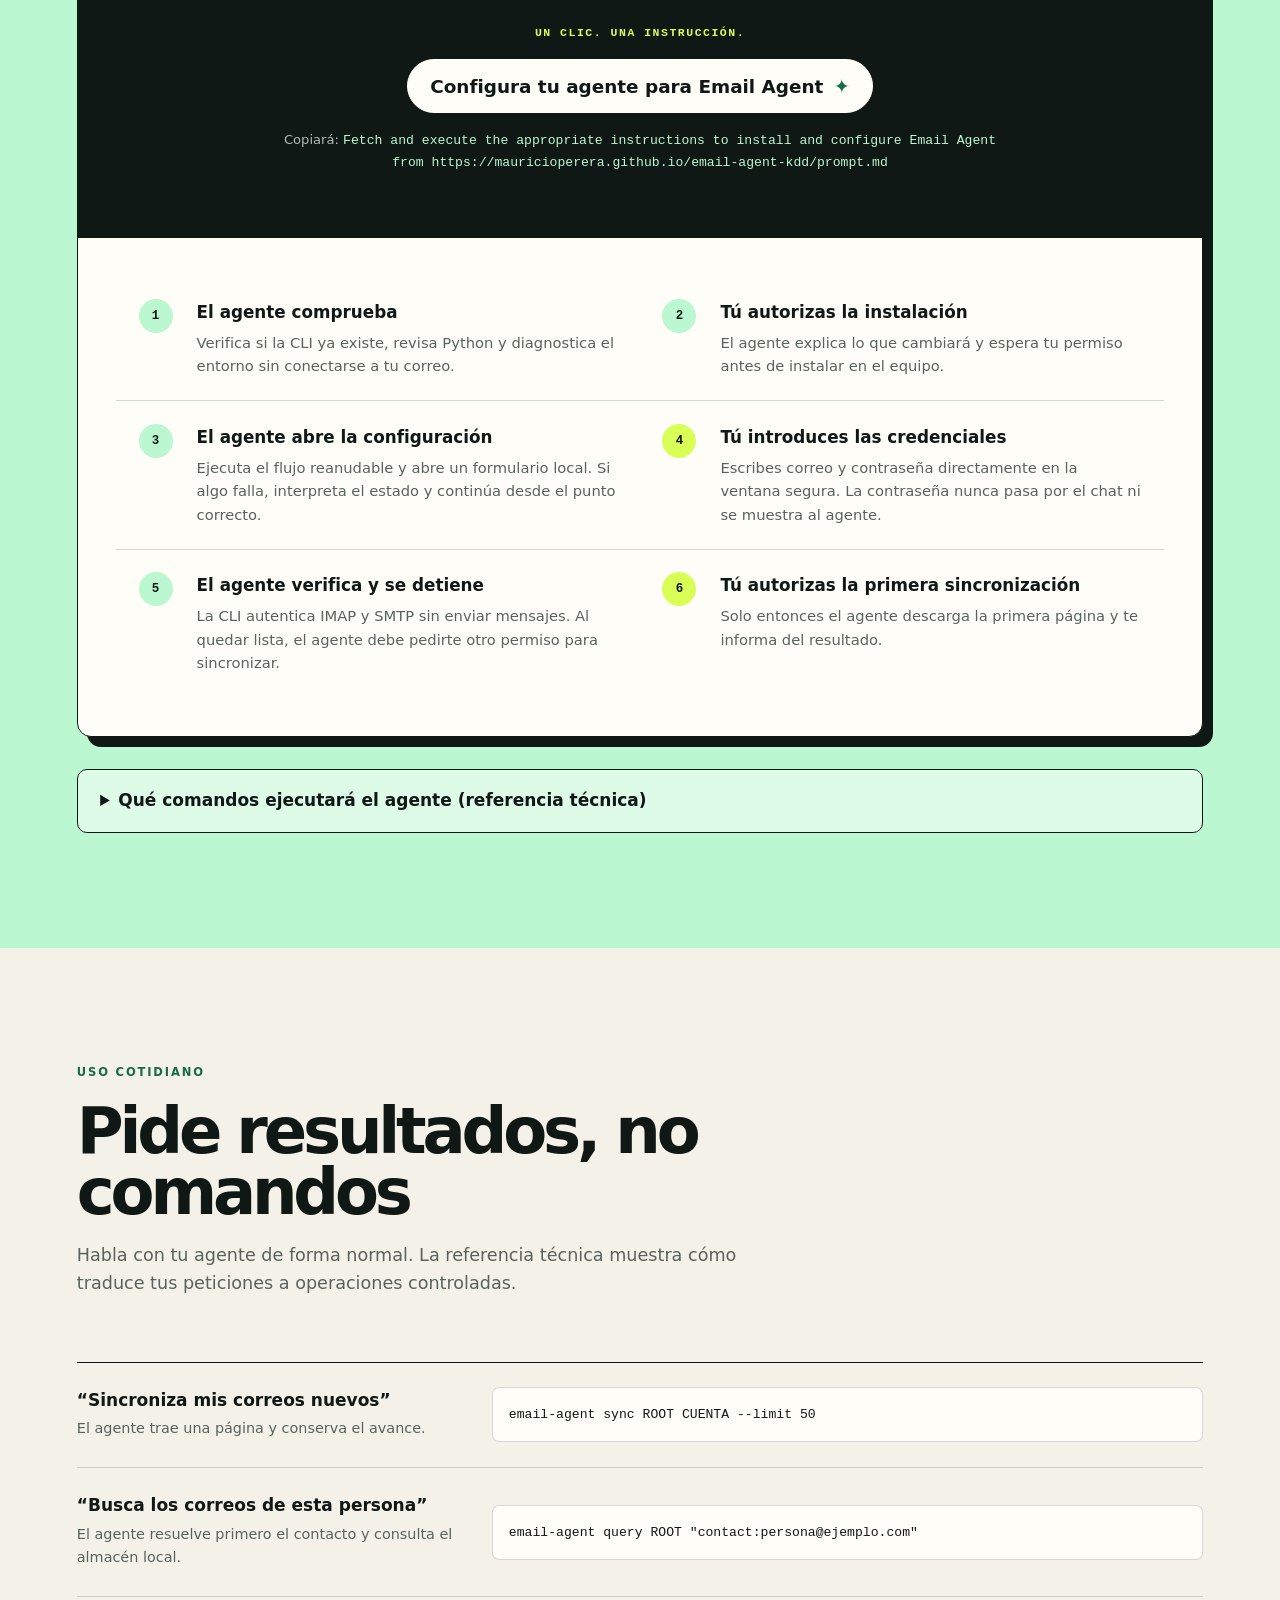
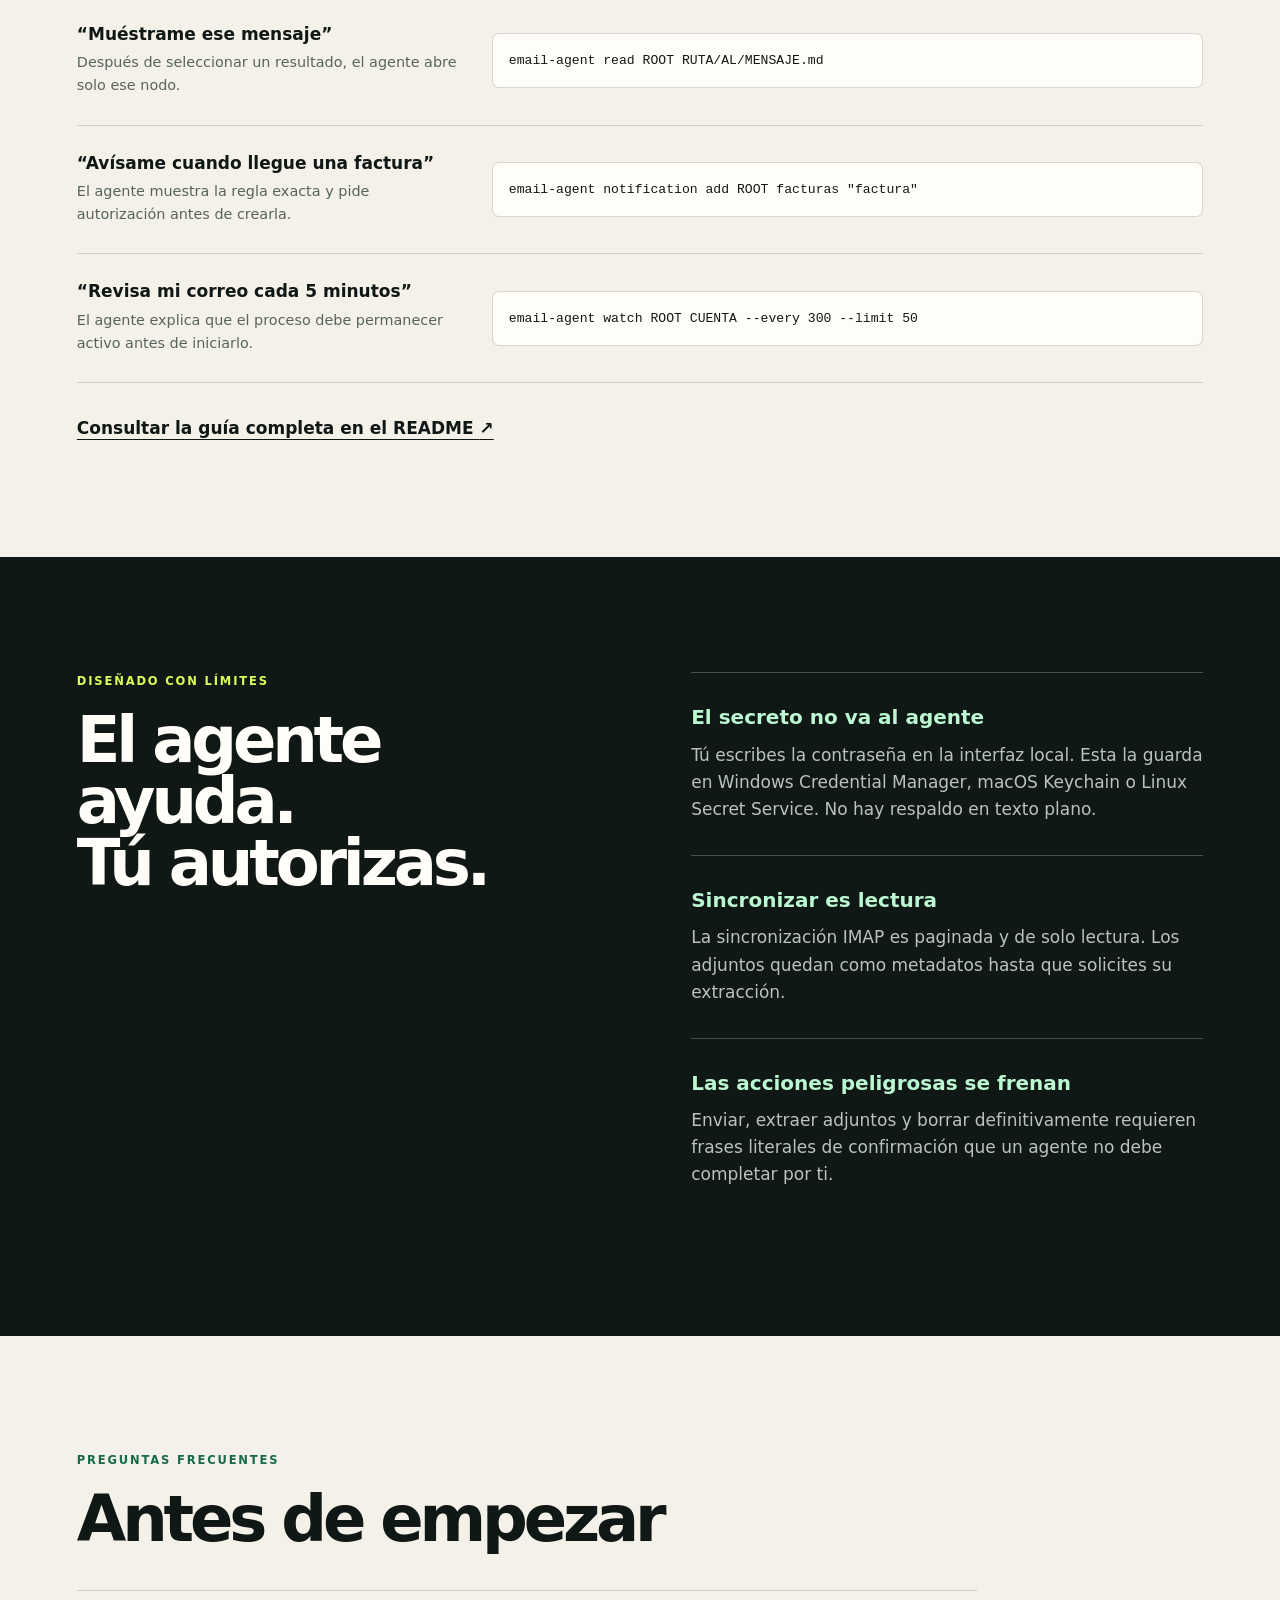
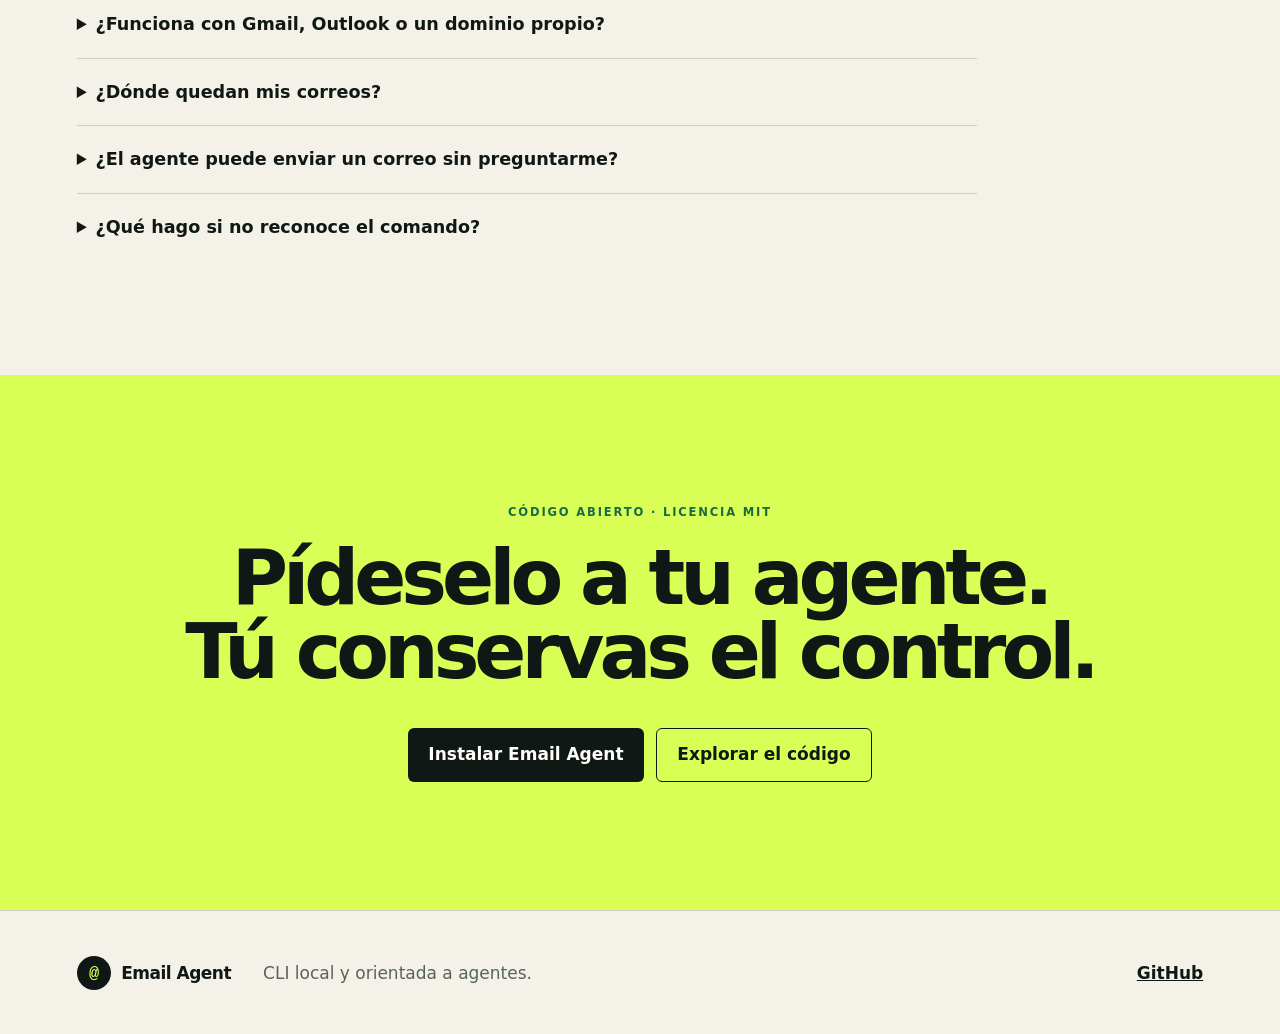
==== commit 72bb313e: "Show complete onboarding prompt URL" ====
--- a/docs/index.html
+++ b/docs/index.html
@@ -95,7 +95,7 @@
         <div class="agent-request">
           <span class="agent-label">Un clic. Una instrucción.</span>
           <button class="copy onboarding-button large" type="button" data-copy="Fetch and execute the appropriate instructions to install and configure Email Agent from https://mauricioperera.github.io/email-agent-kdd/prompt.md">Configura tu agente para Email Agent <span aria-hidden="true">✦</span></button>
-          <p>Copiará: <code>Fetch and execute the appropriate instructions to install and configure Email Agent from …/prompt.md</code></p>
+          <p>Copiará: <code>Fetch and execute the appropriate instructions to install and configure Email Agent from https://mauricioperera.github.io/email-agent-kdd/prompt.md</code></p>
         </div>
         <div class="roles" aria-label="Responsabilidades durante la instalación">
           <article><span>1</span><div><strong>El agente comprueba</strong><p>Verifica si la CLI ya existe, revisa Python y diagnostica el entorno sin conectarse a tu correo.</p></div></article>
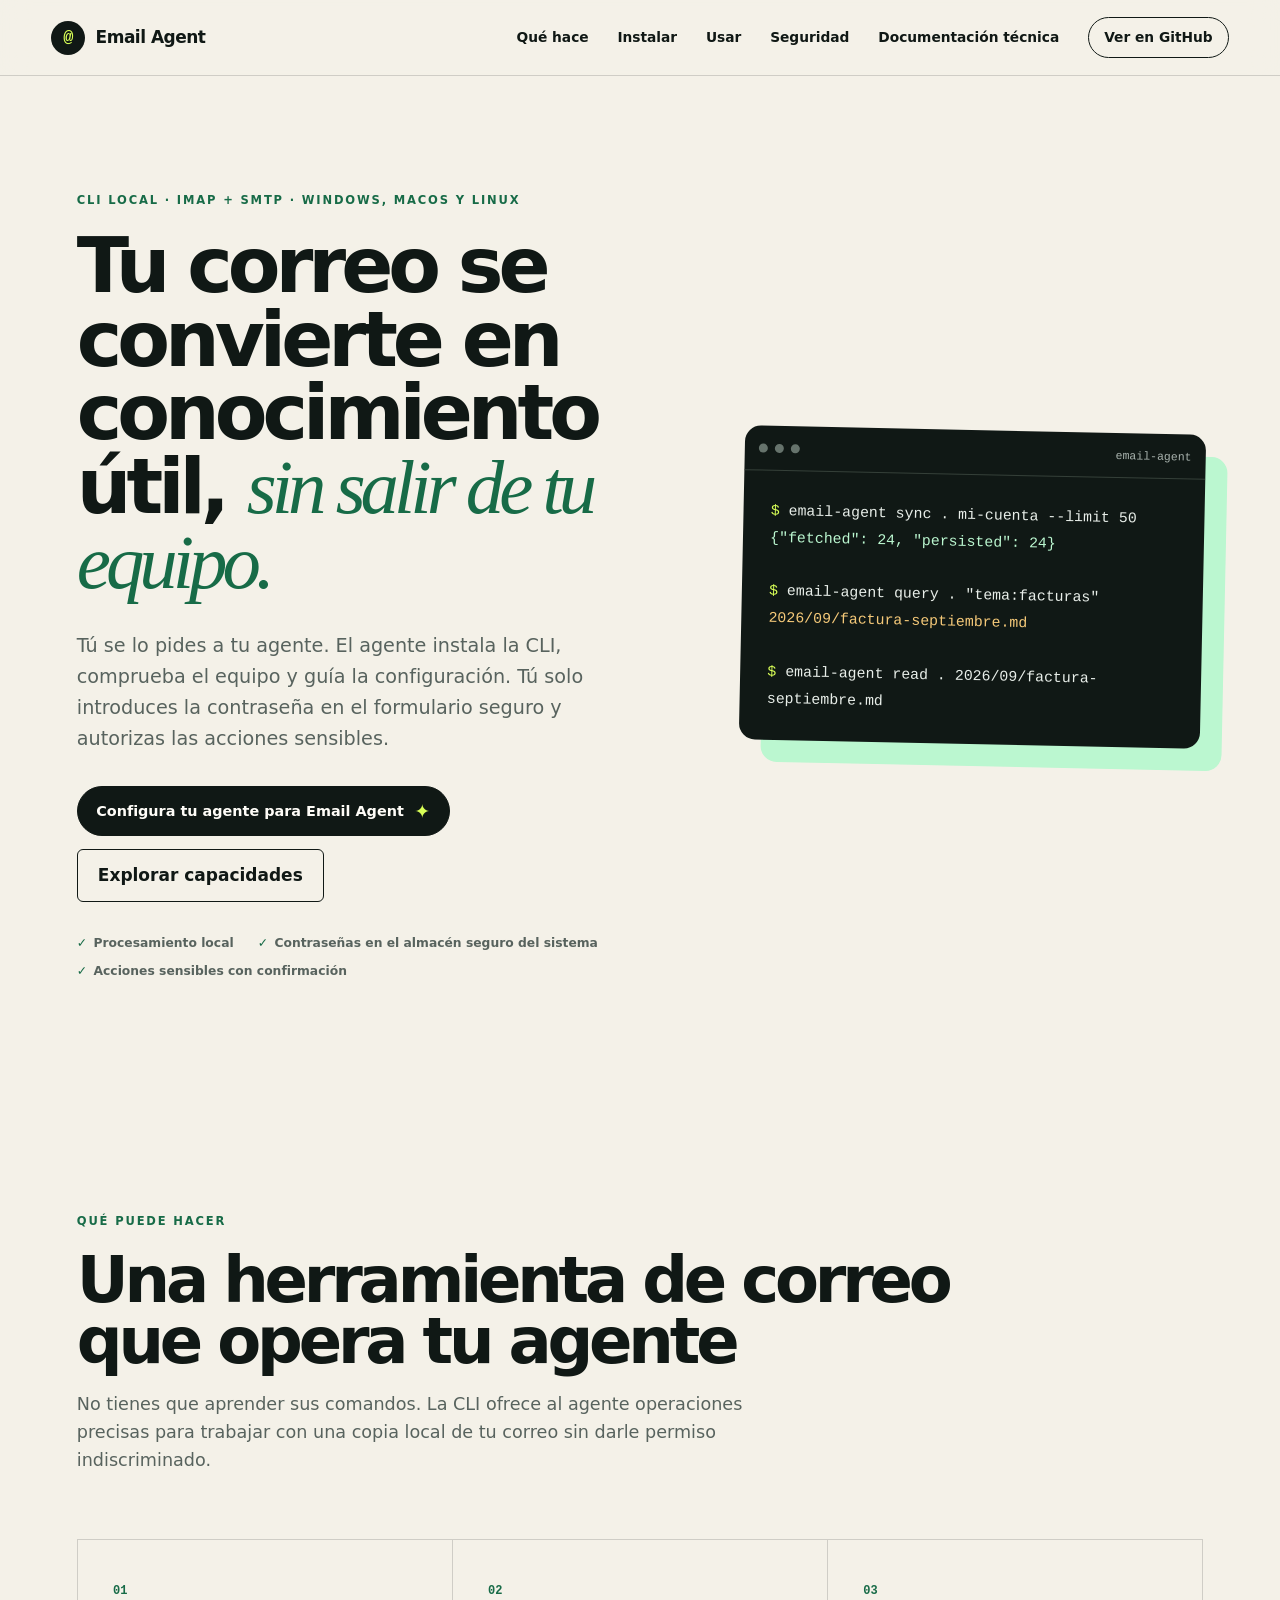
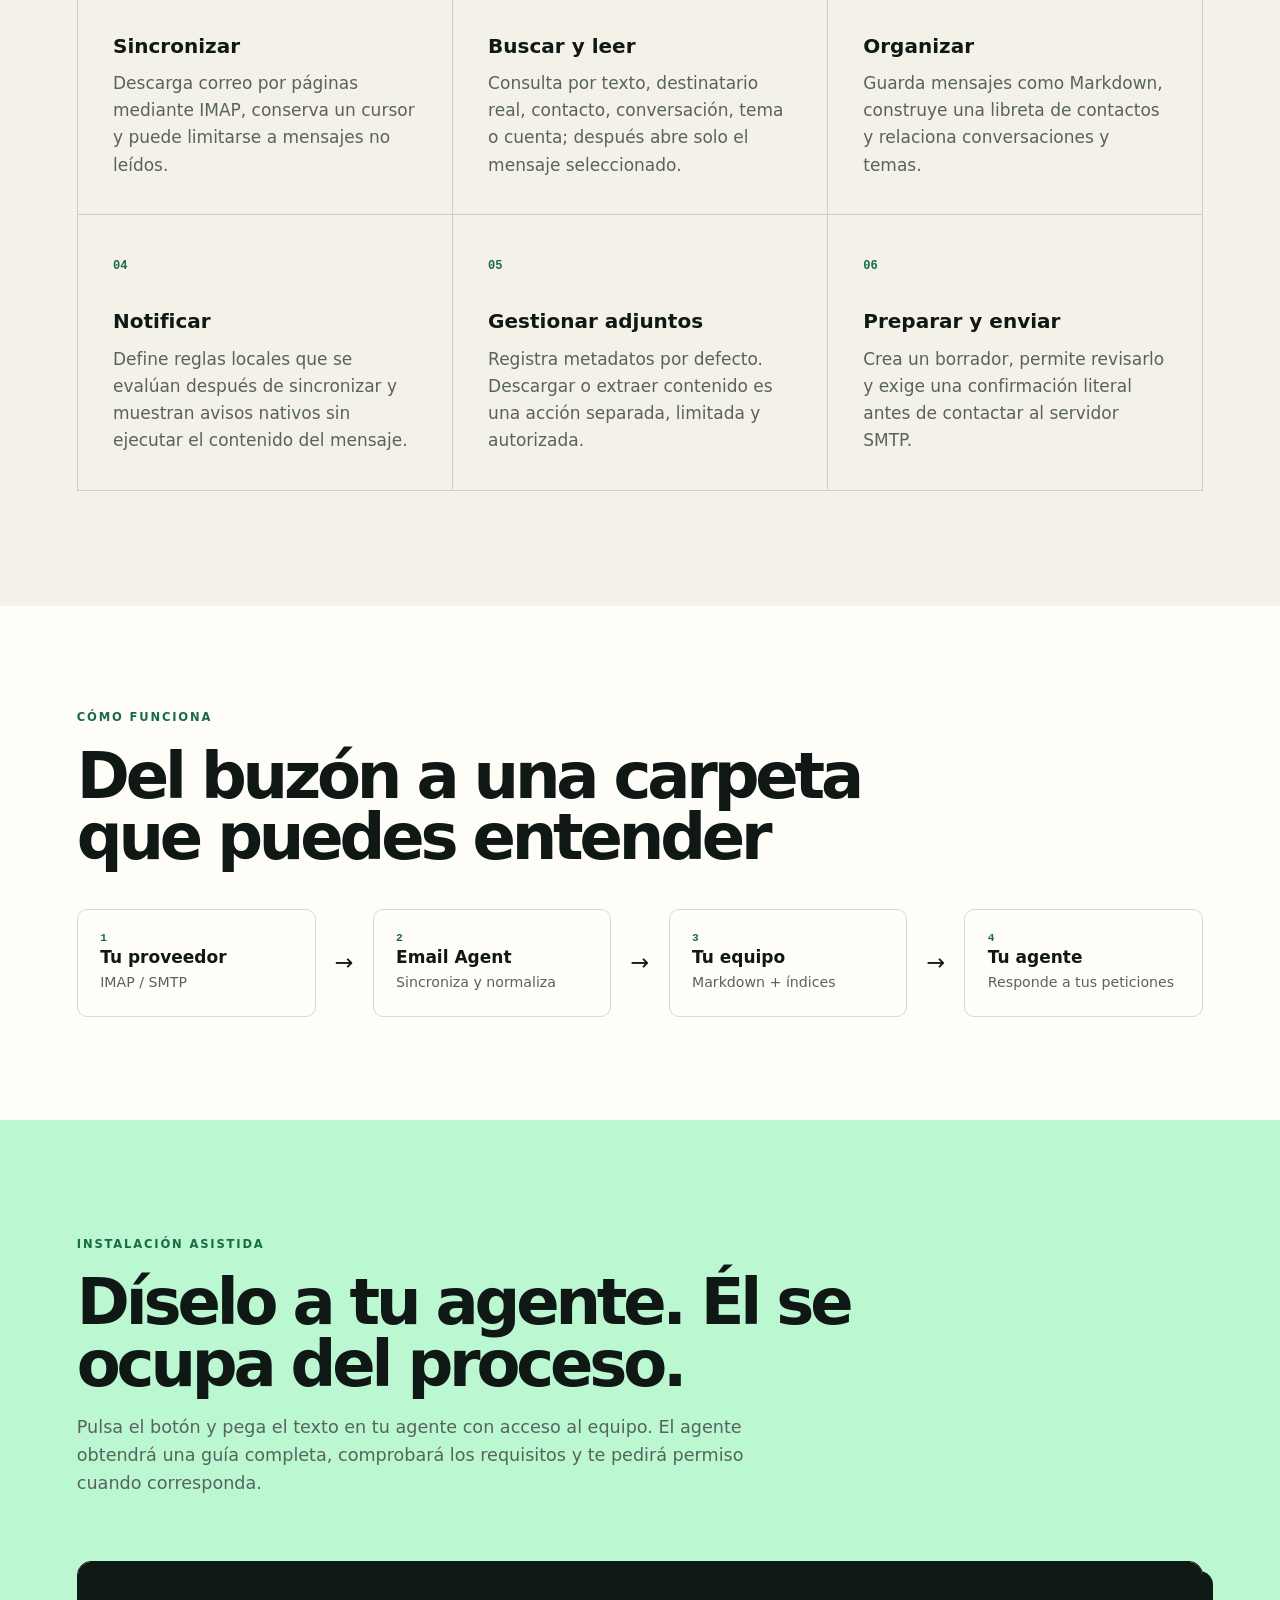
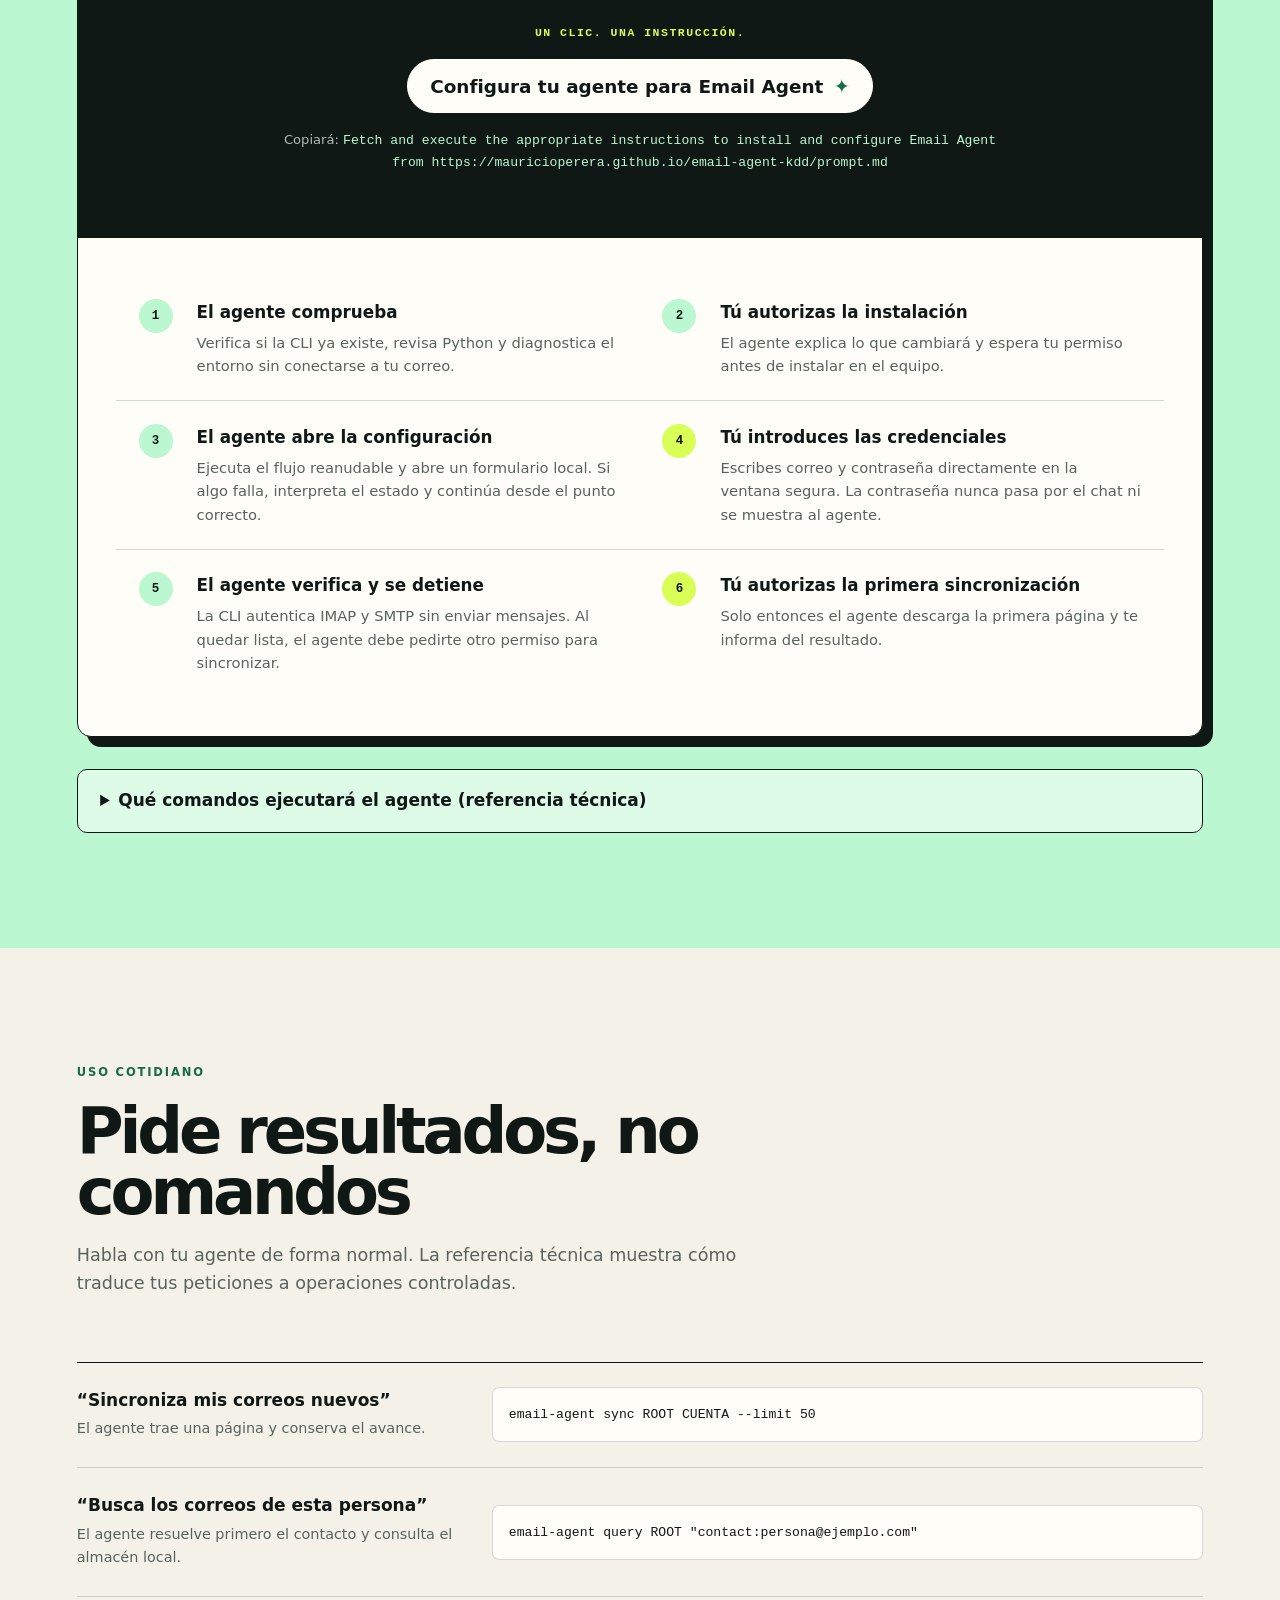
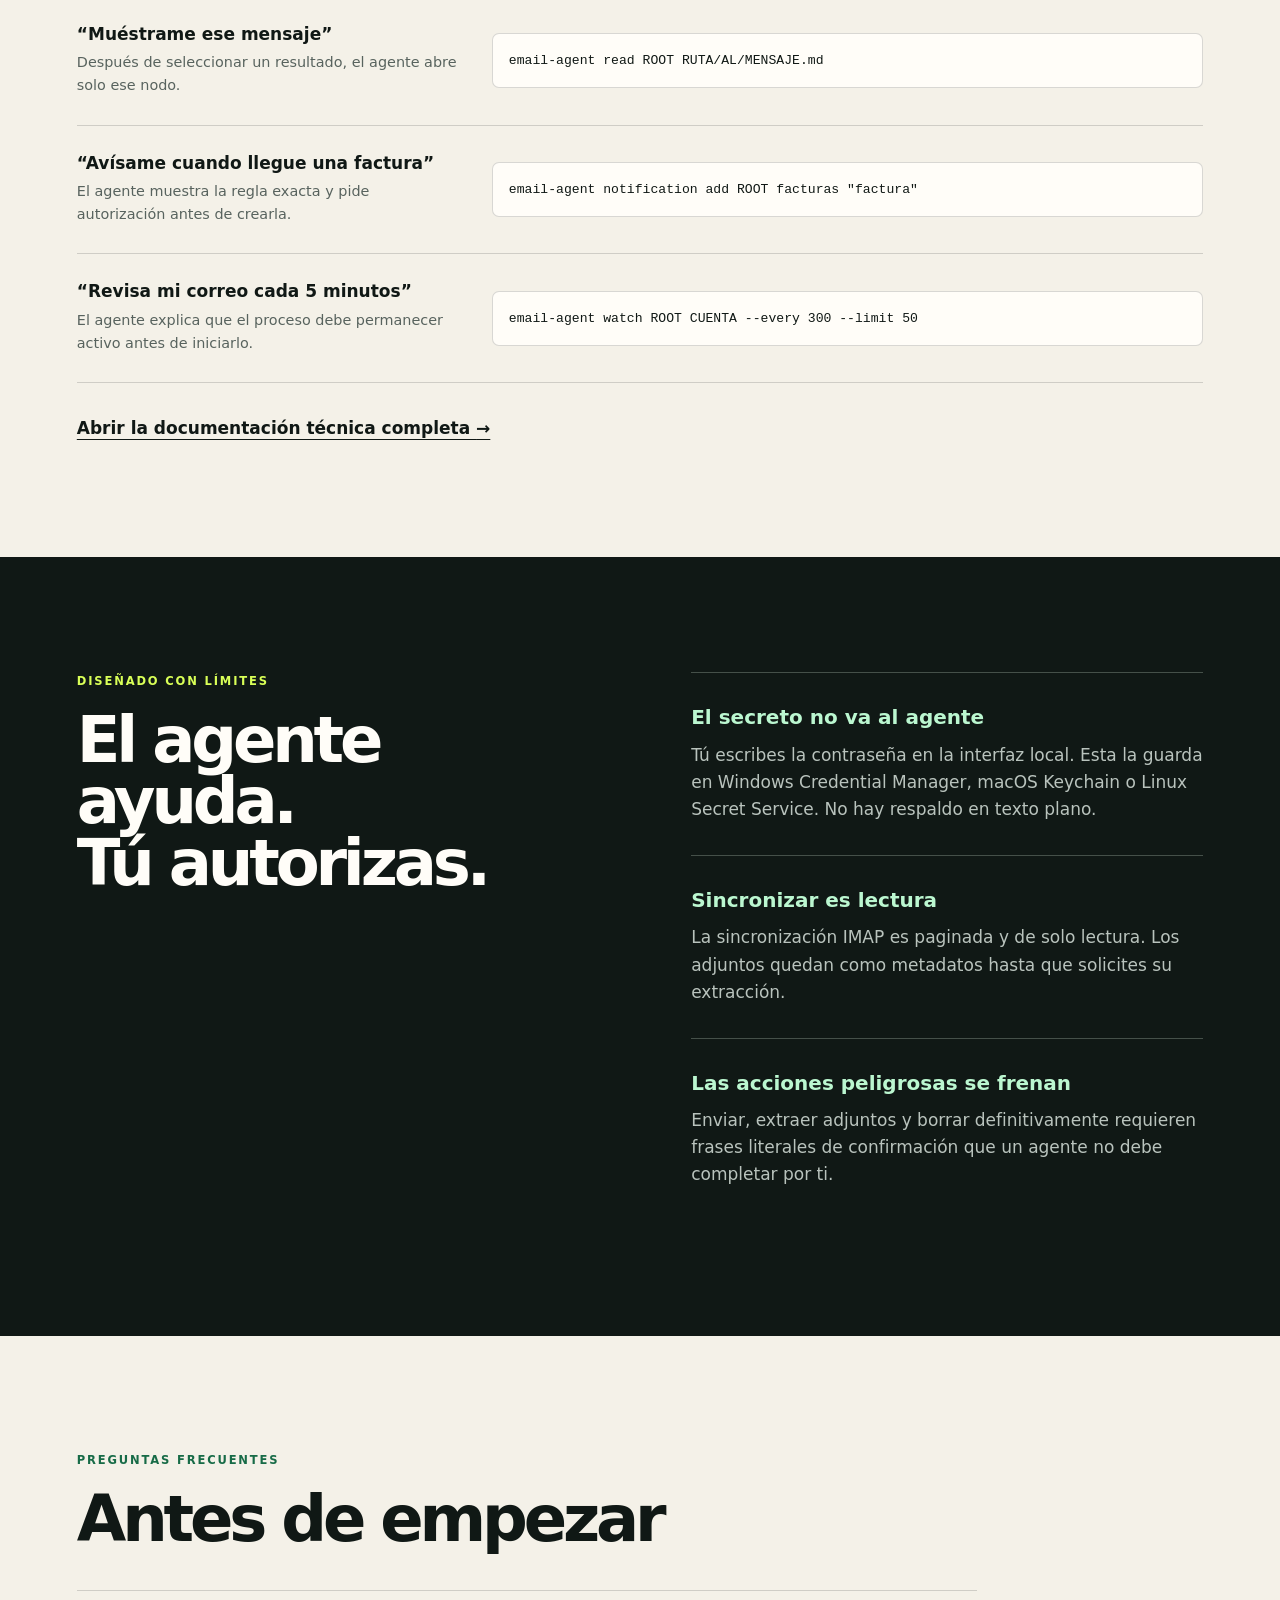
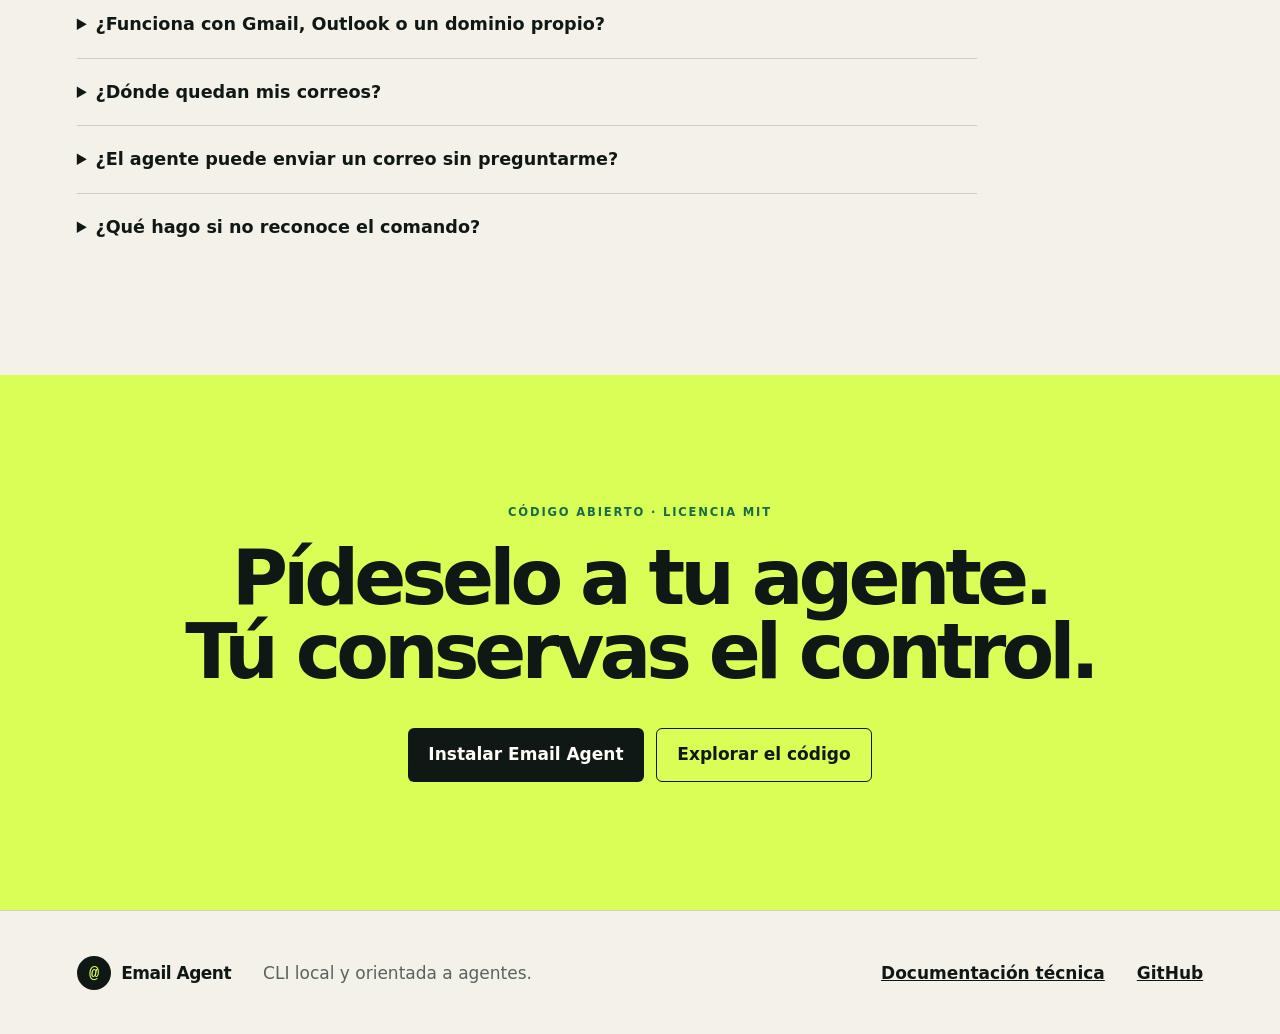
==== commit dc686940: "Add separate CLI technical documentation page" ====
--- a/docs/index.html
+++ b/docs/index.html
@@ -23,6 +23,7 @@
       <a href="#instalar">Instalar</a>
       <a href="#usar">Usar</a>
       <a href="#seguridad">Seguridad</a>
+      <a href="technical.html">Documentación técnica</a>
       <a class="nav-cta" href="https://github.com/MauricioPerera/email-agent-kdd">Ver en GitHub</a>
     </nav>
   </header>
@@ -128,7 +129,7 @@
         <article><div><span>“Avísame cuando llegue una factura”</span><p>El agente muestra la regla exacta y pide autorización antes de crearla.</p></div><code>email-agent notification add ROOT facturas "factura"</code></article>
         <article><div><span>“Revisa mi correo cada 5 minutos”</span><p>El agente explica que el proceso debe permanecer activo antes de iniciarlo.</p></div><code>email-agent watch ROOT CUENTA --every 300 --limit 50</code></article>
       </div>
-      <a class="text-link" href="https://github.com/MauricioPerera/email-agent-kdd#primer-uso">Consultar la guía completa en el README <span aria-hidden="true">↗</span></a>
+      <a class="text-link" href="technical.html">Abrir la documentación técnica completa <span aria-hidden="true">→</span></a>
     </section>
 
     <section class="security-section" id="seguridad">
@@ -157,6 +158,6 @@
     </section>
   </main>
 
-  <footer><div class="brand"><span class="brand-mark" aria-hidden="true">@</span><span>Email Agent</span></div><p>CLI local y orientada a agentes.</p><a href="https://github.com/MauricioPerera/email-agent-kdd">GitHub</a></footer>
+  <footer><div class="brand"><span class="brand-mark" aria-hidden="true">@</span><span>Email Agent</span></div><p>CLI local y orientada a agentes.</p><a href="technical.html">Documentación técnica</a><a href="https://github.com/MauricioPerera/email-agent-kdd">GitHub</a></footer>
 </body>
 </html>
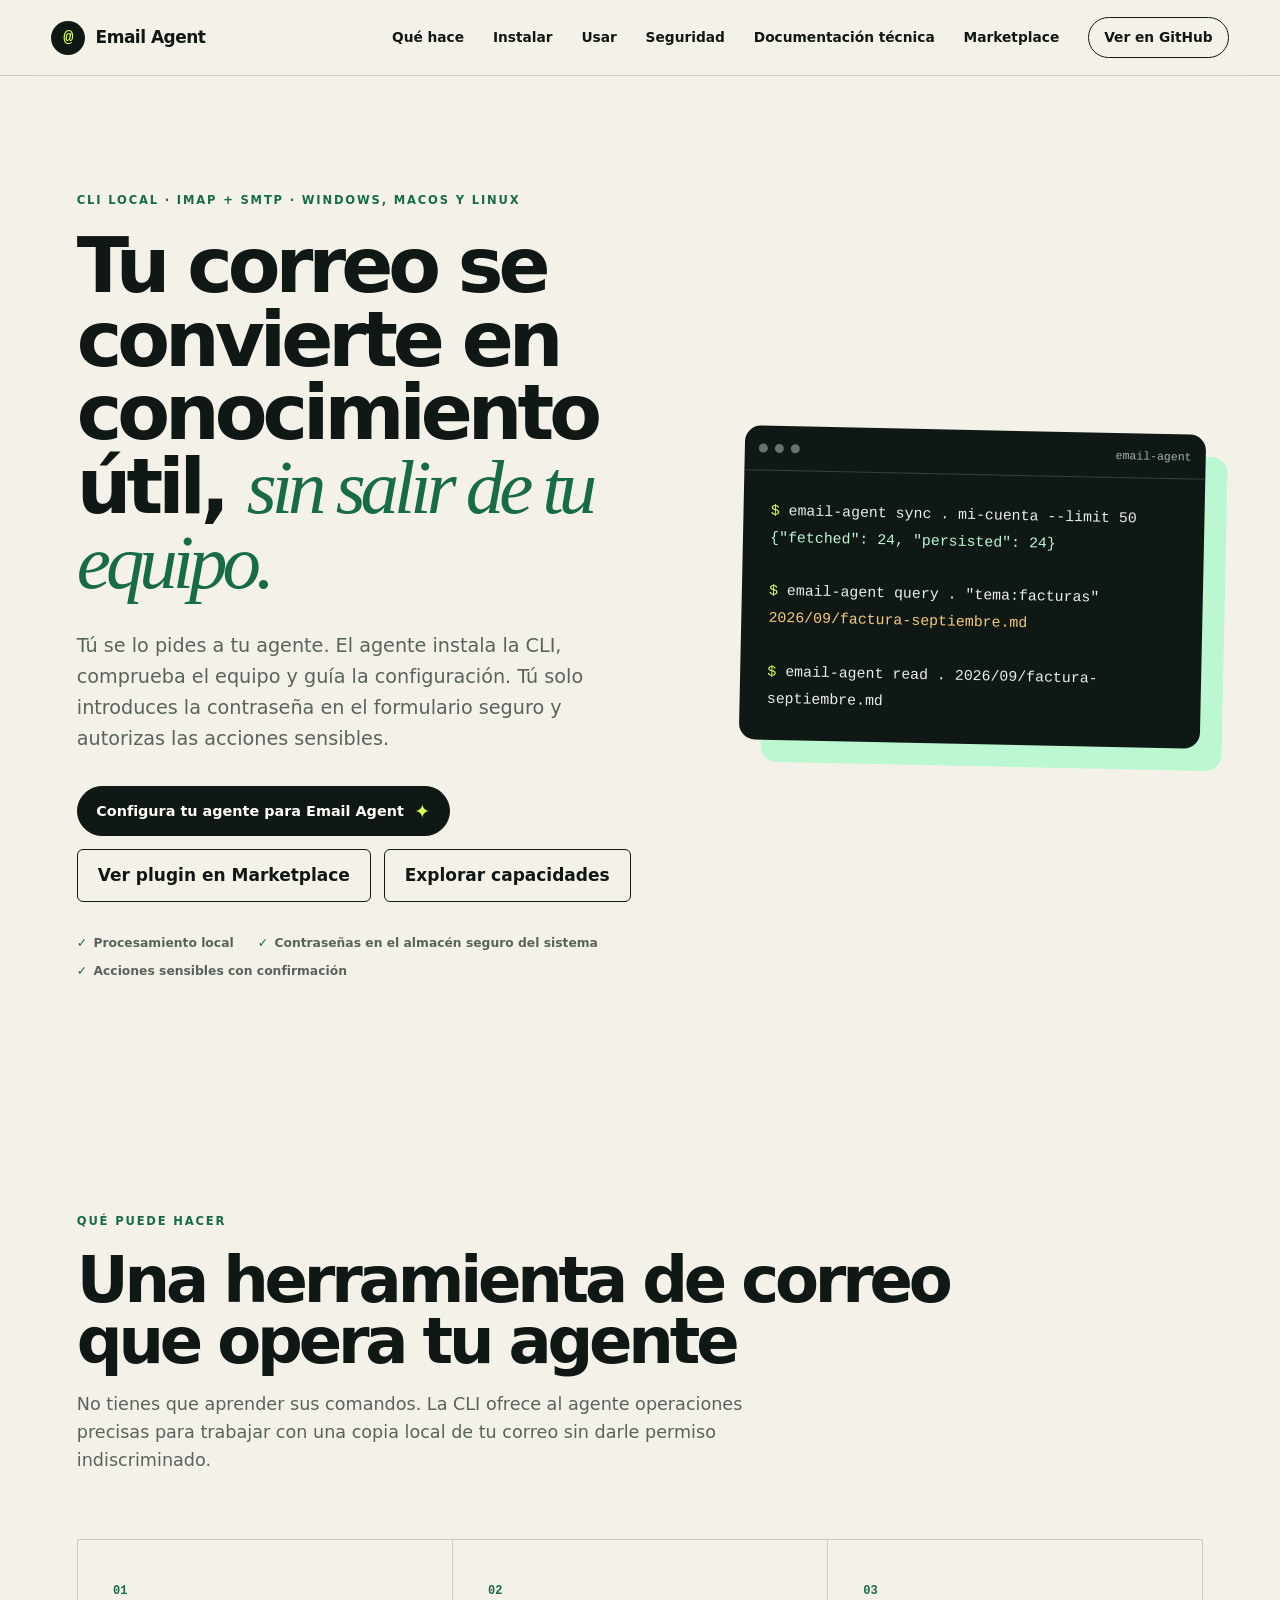
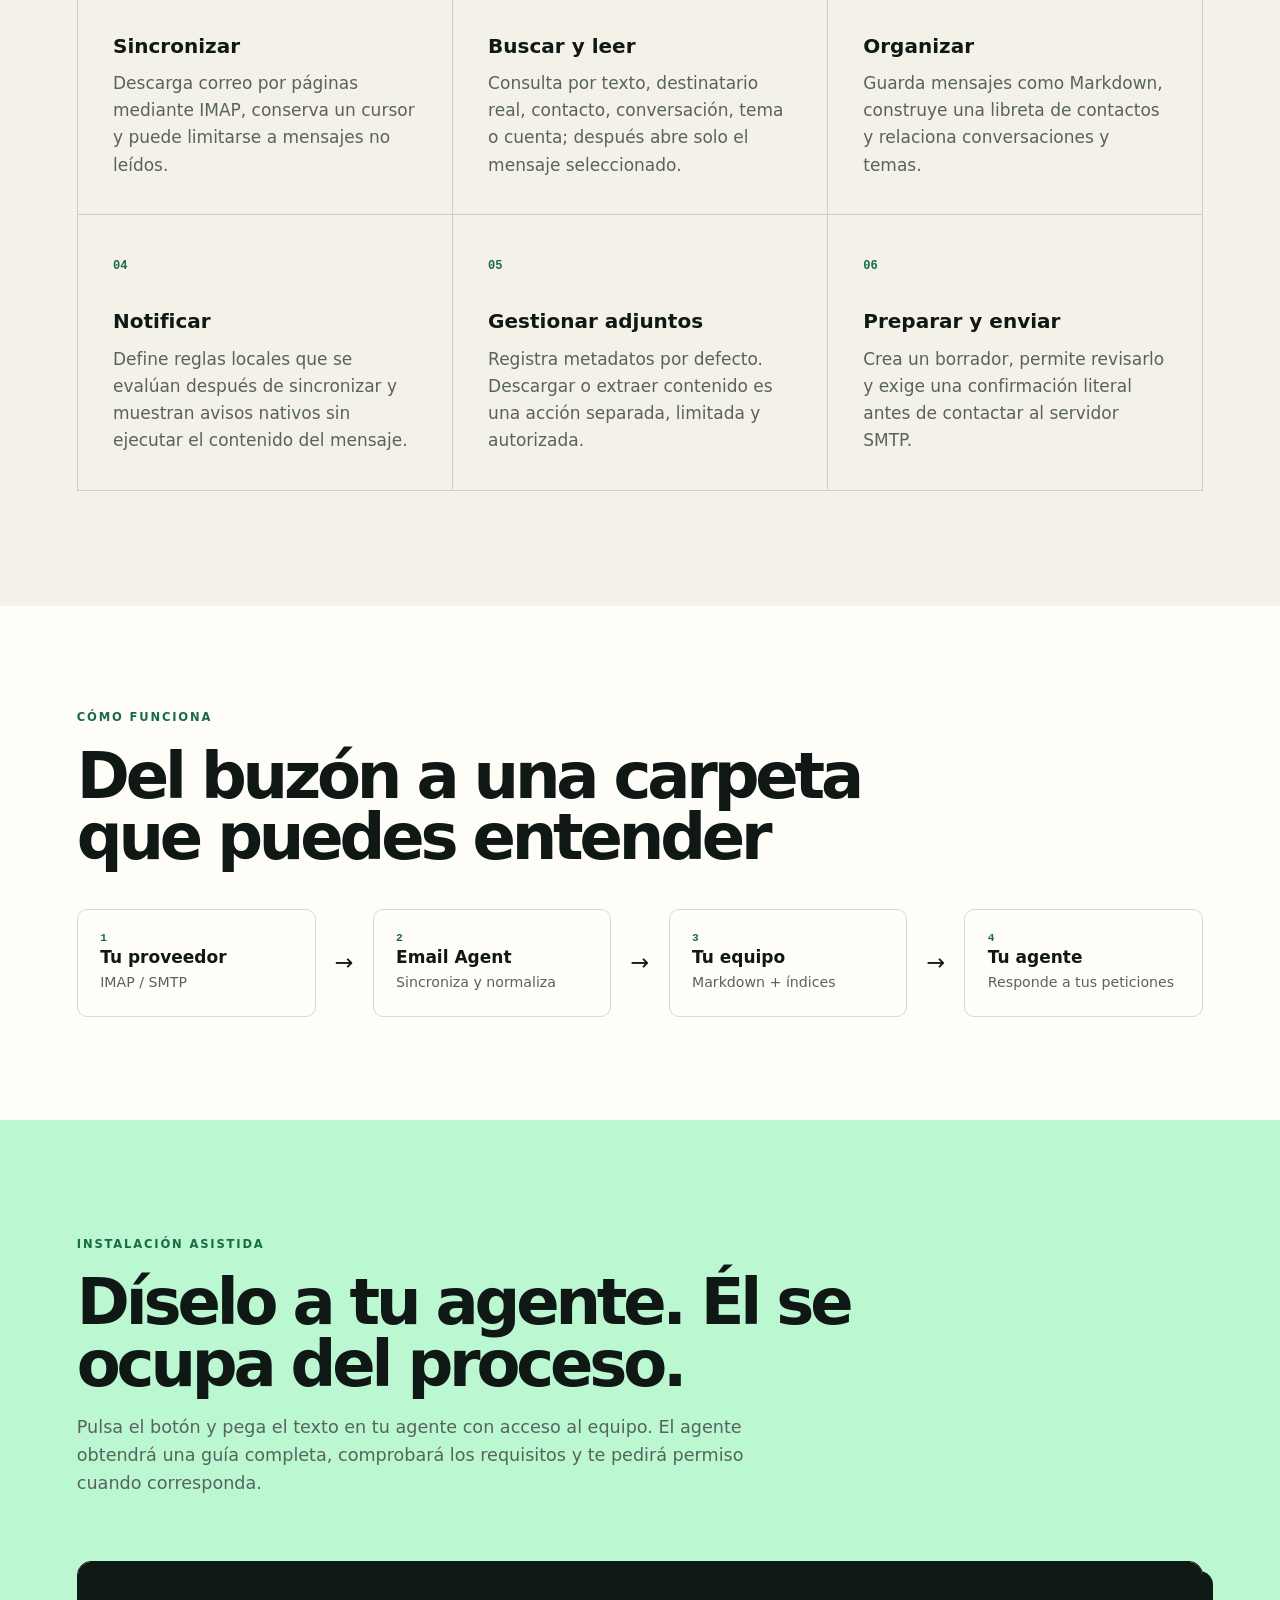
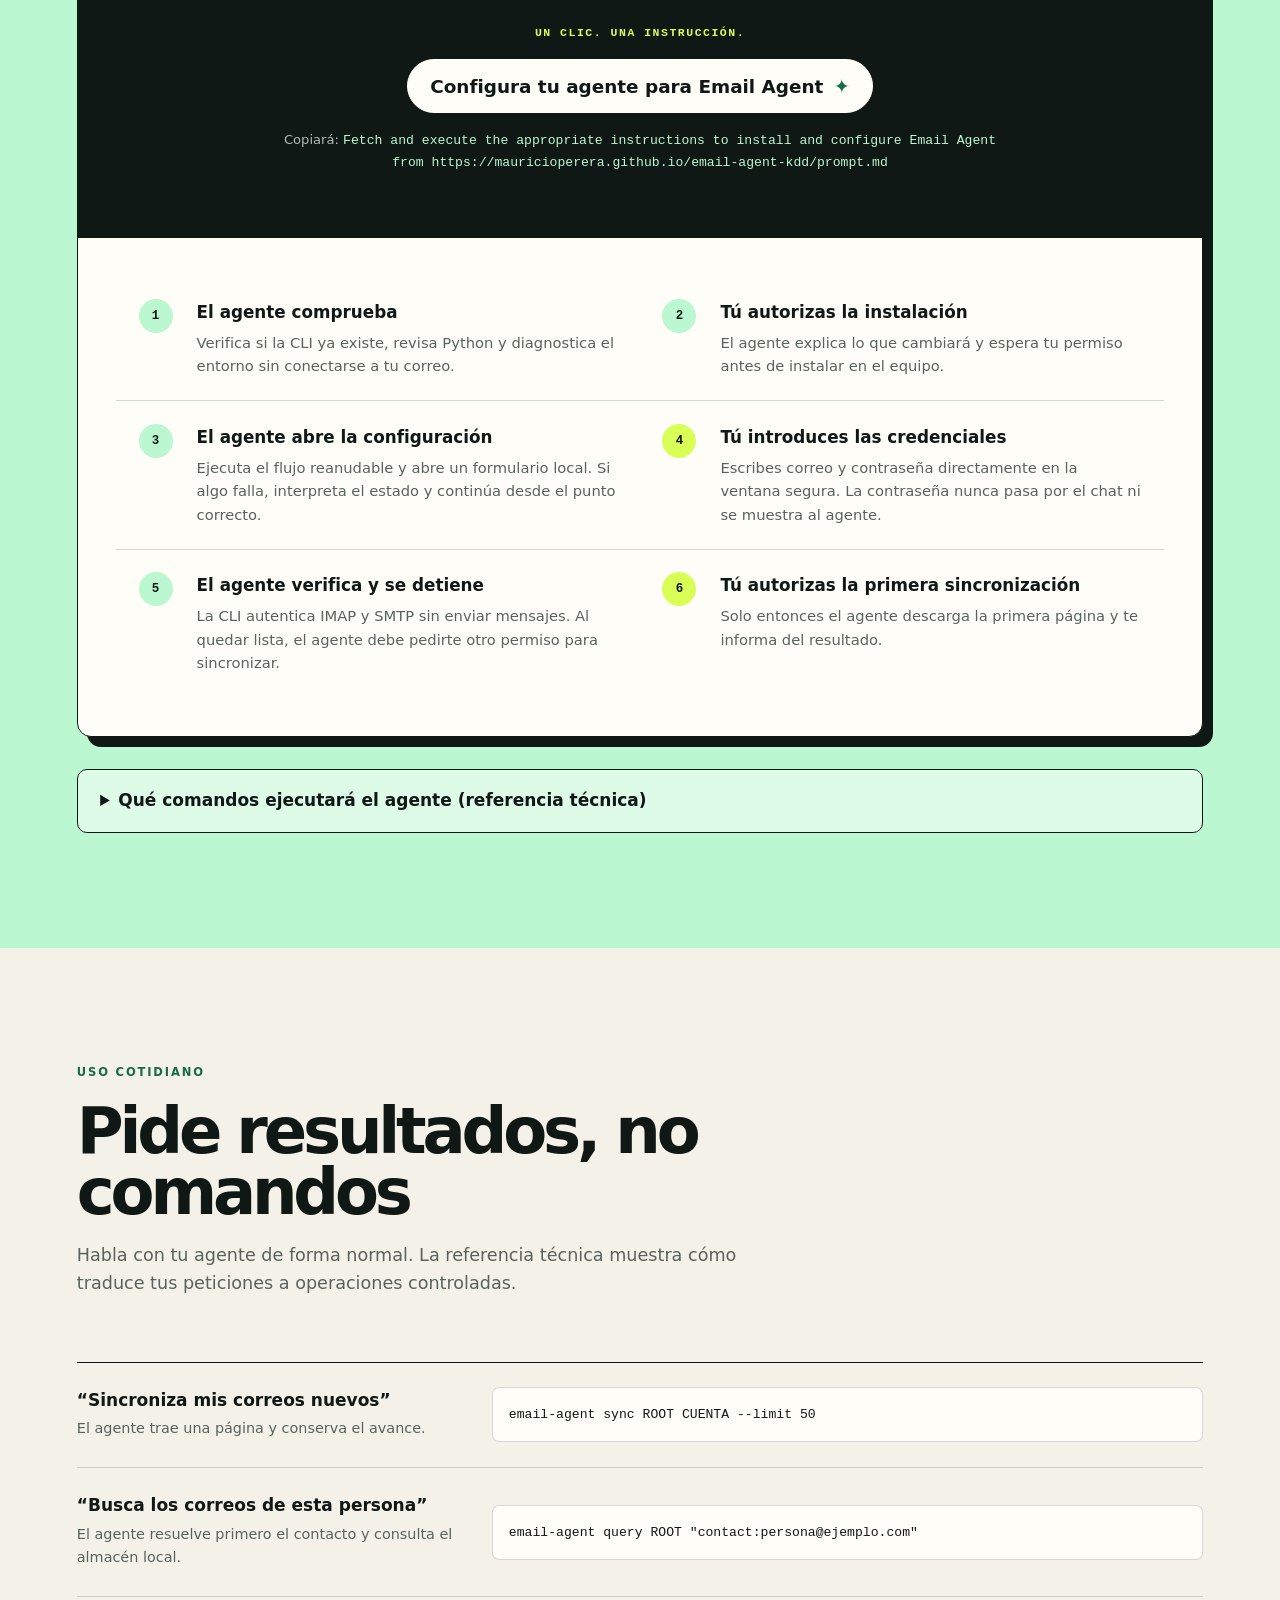
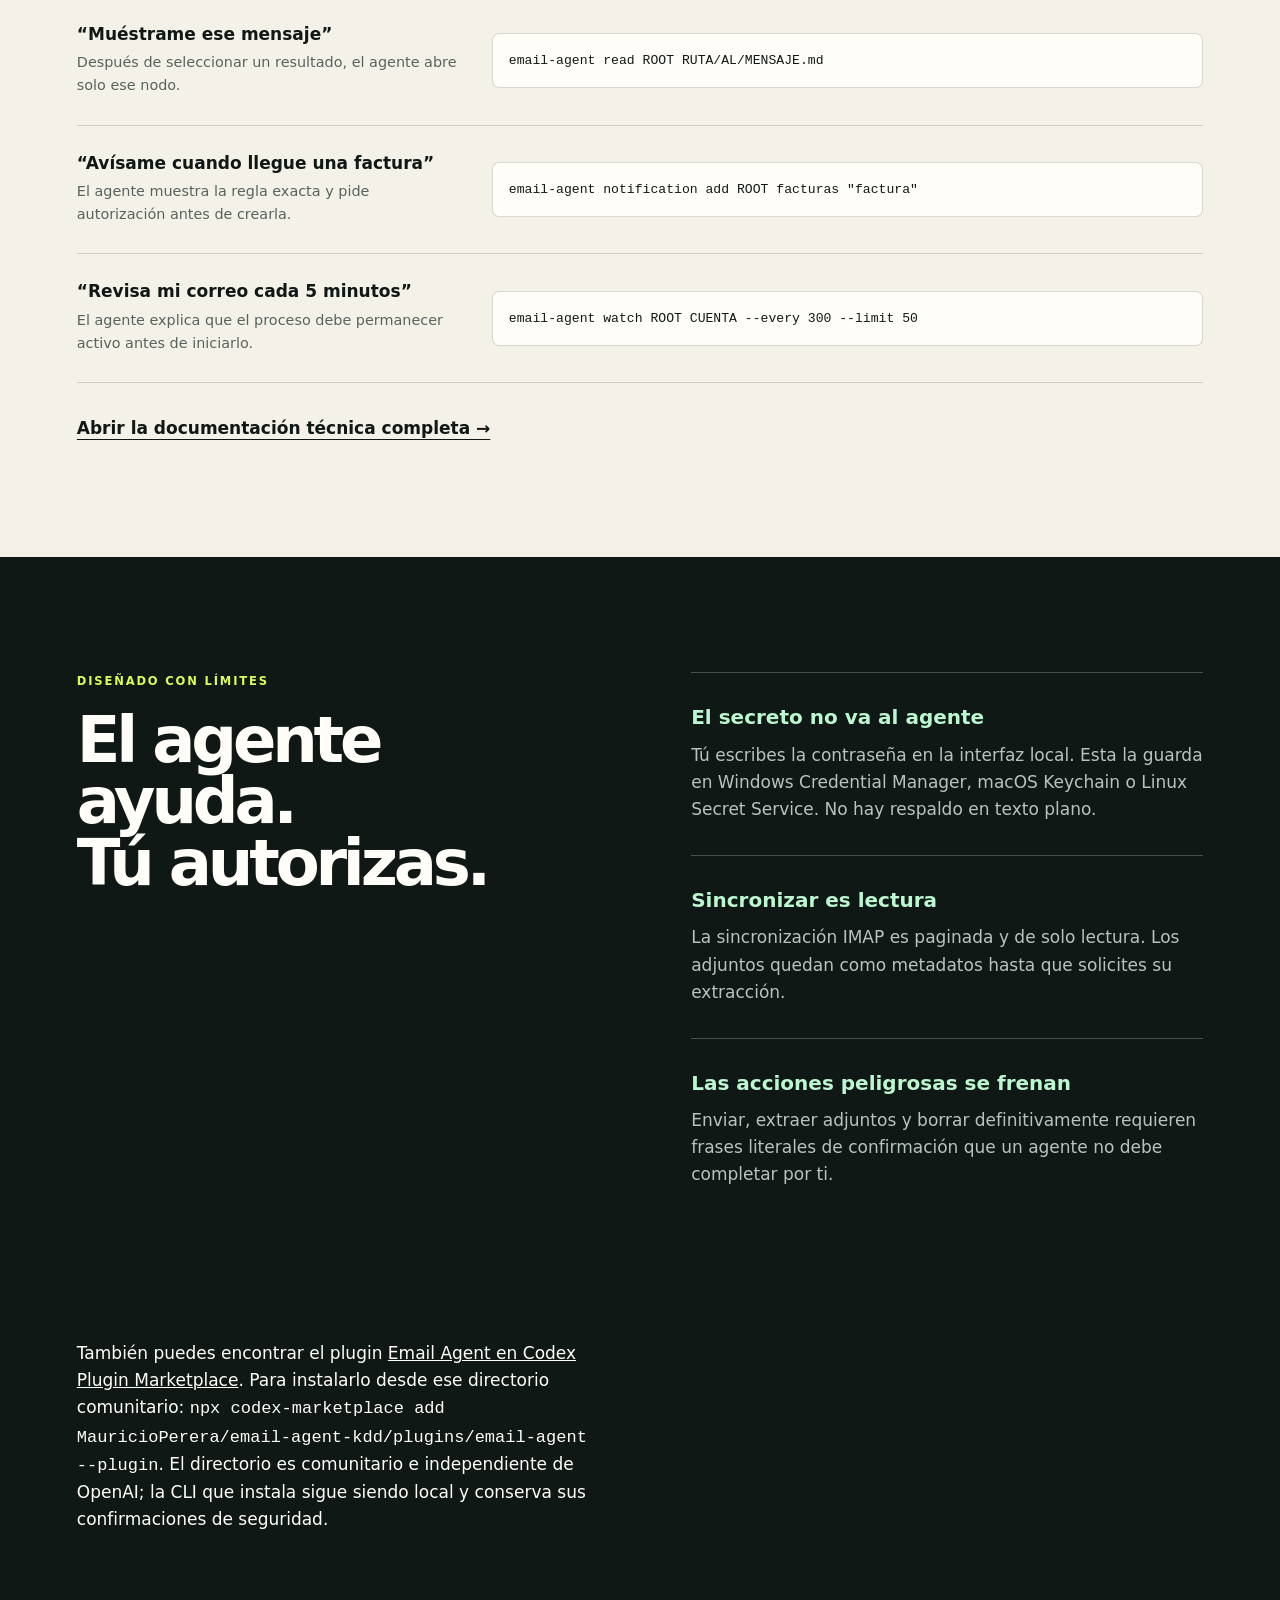
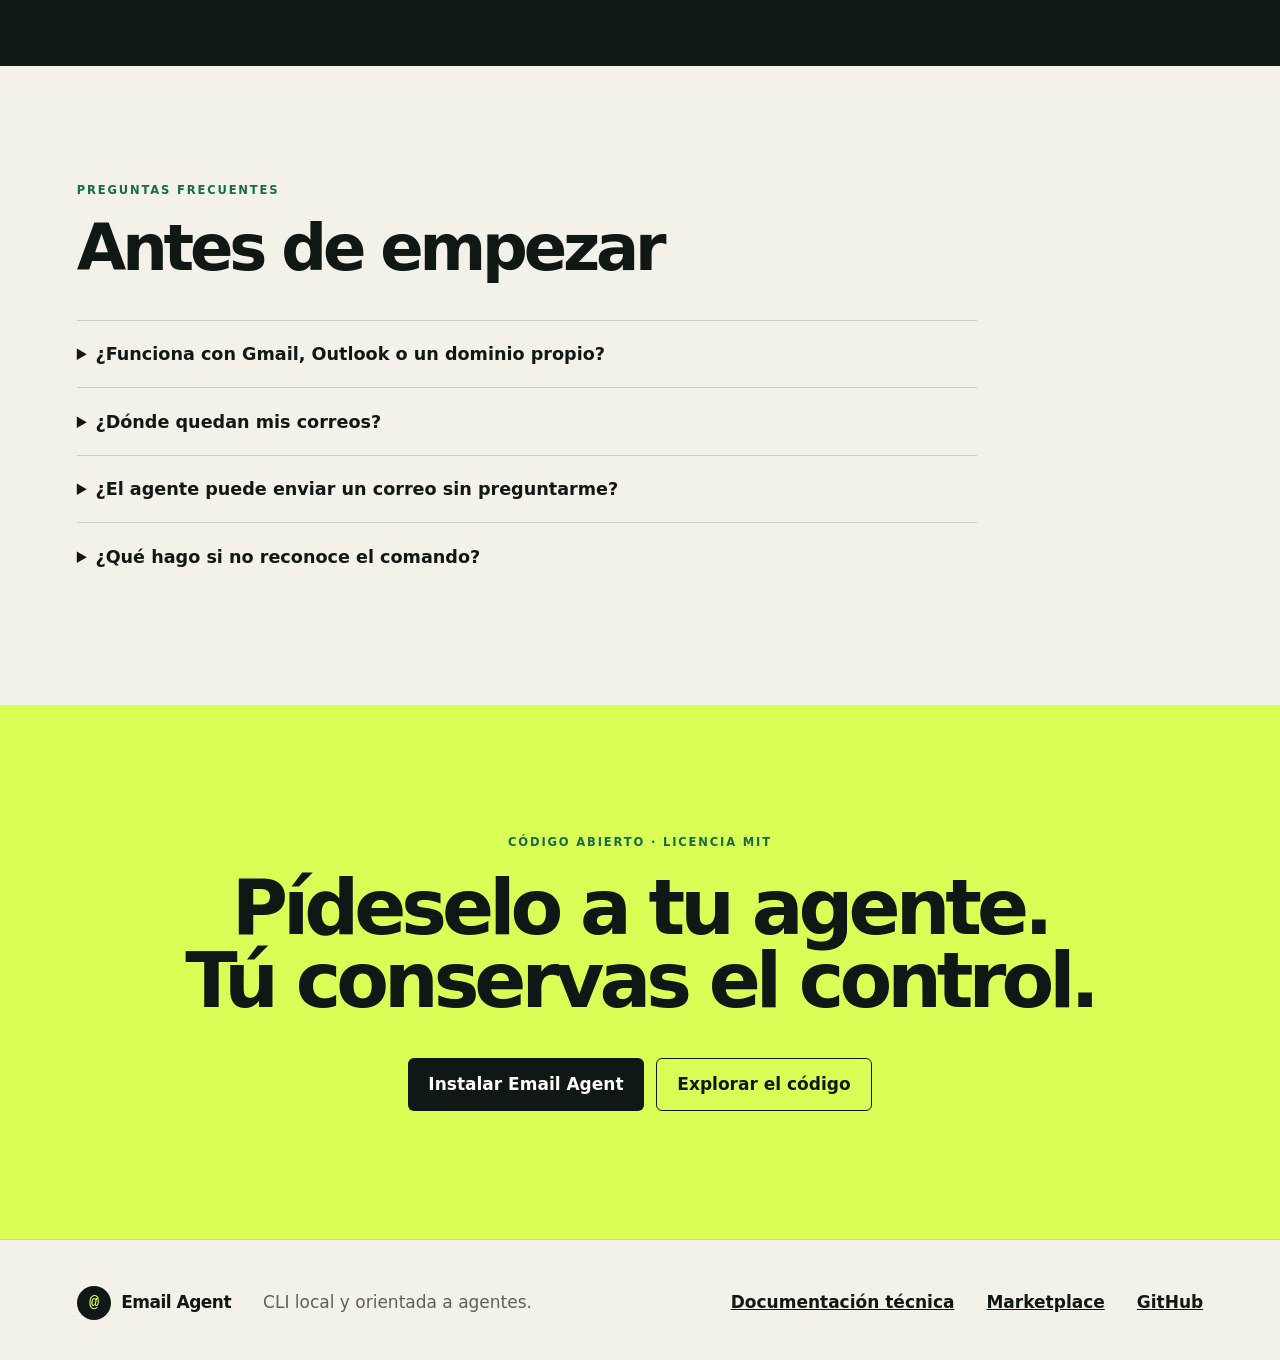
==== commit 44061a59: "docs: link public plugin marketplace" ====
--- a/docs/index.html
+++ b/docs/index.html
@@ -24,6 +24,7 @@
       <a href="#usar">Usar</a>
       <a href="#seguridad">Seguridad</a>
       <a href="technical.html">Documentación técnica</a>
+      <a href="https://www.codex-marketplace.com/plugins/email-agent">Marketplace</a>
       <a class="nav-cta" href="https://github.com/MauricioPerera/email-agent-kdd">Ver en GitHub</a>
     </nav>
   </header>
@@ -36,6 +37,7 @@
         <p class="hero-lead">Tú se lo pides a tu agente. El agente instala la CLI, comprueba el equipo y guía la configuración. Tú solo introduces la contraseña en el formulario seguro y autorizas las acciones sensibles.</p>
         <div class="hero-actions">
           <button class="copy onboarding-button" type="button" data-copy="Fetch and execute the appropriate instructions to install and configure Email Agent from https://mauricioperera.github.io/email-agent-kdd/prompt.md">Configura tu agente para Email Agent <span aria-hidden="true">✦</span></button>
+          <a class="button secondary" href="https://www.codex-marketplace.com/plugins/email-agent">Ver plugin en Marketplace</a>
           <a class="button secondary" href="#capacidades">Explorar capacidades</a>
         </div>
         <ul class="trust-list" aria-label="Características principales">
@@ -139,6 +141,7 @@
         <article><h3>Sincronizar es lectura</h3><p>La sincronización IMAP es paginada y de solo lectura. Los adjuntos quedan como metadatos hasta que solicites su extracción.</p></article>
         <article><h3>Las acciones peligrosas se frenan</h3><p>Enviar, extraer adjuntos y borrar definitivamente requieren frases literales de confirmación que un agente no debe completar por ti.</p></article>
       </div>
+      <p>También puedes encontrar el plugin <a href="https://www.codex-marketplace.com/plugins/email-agent">Email Agent en Codex Plugin Marketplace</a>. Para instalarlo desde ese directorio comunitario: <code>npx codex-marketplace add MauricioPerera/email-agent-kdd/plugins/email-agent --plugin</code>. El directorio es comunitario e independiente de OpenAI; la CLI que instala sigue siendo local y conserva sus confirmaciones de seguridad.</p>
     </section>
 
     <section class="section faq-section">
@@ -158,6 +161,6 @@
     </section>
   </main>
 
-  <footer><div class="brand"><span class="brand-mark" aria-hidden="true">@</span><span>Email Agent</span></div><p>CLI local y orientada a agentes.</p><a href="technical.html">Documentación técnica</a><a href="https://github.com/MauricioPerera/email-agent-kdd">GitHub</a></footer>
+  <footer><div class="brand"><span class="brand-mark" aria-hidden="true">@</span><span>Email Agent</span></div><p>CLI local y orientada a agentes.</p><a href="technical.html">Documentación técnica</a><a href="https://www.codex-marketplace.com/plugins/email-agent">Marketplace</a><a href="https://github.com/MauricioPerera/email-agent-kdd">GitHub</a></footer>
 </body>
 </html>
